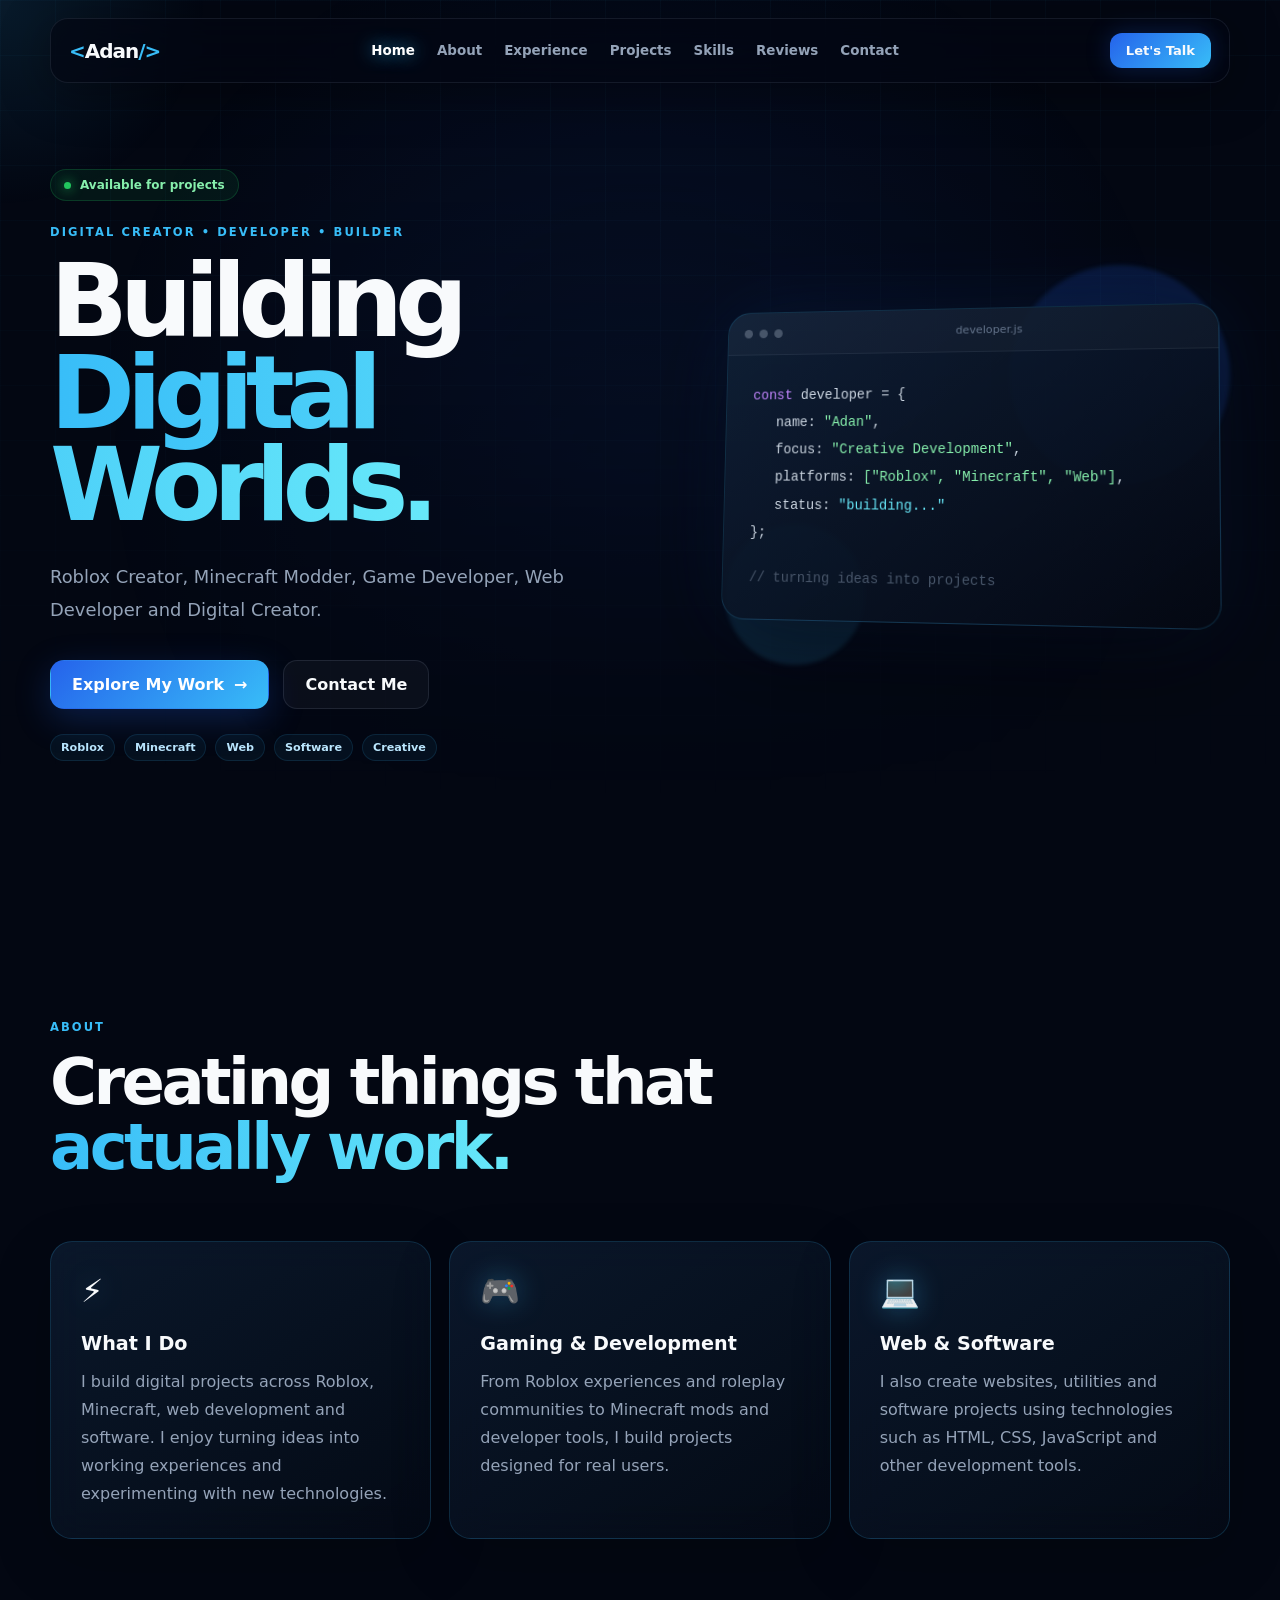
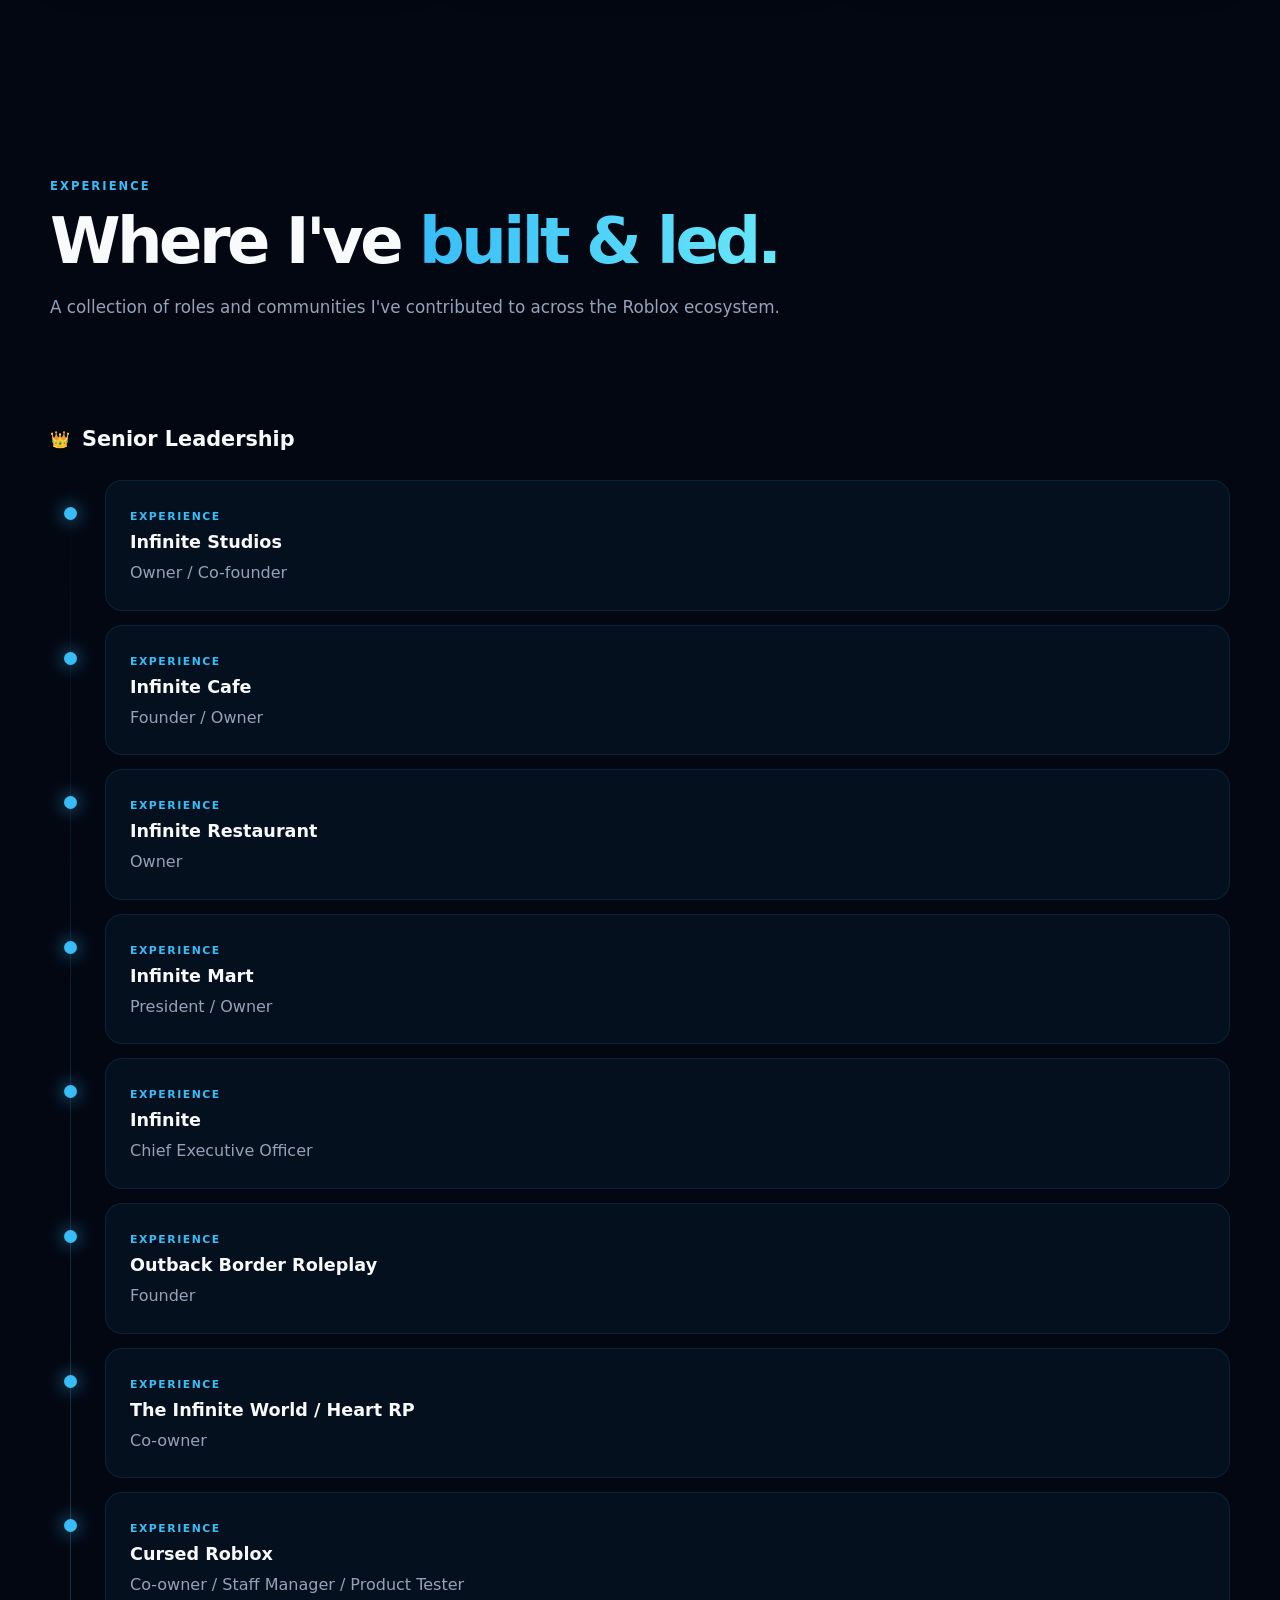
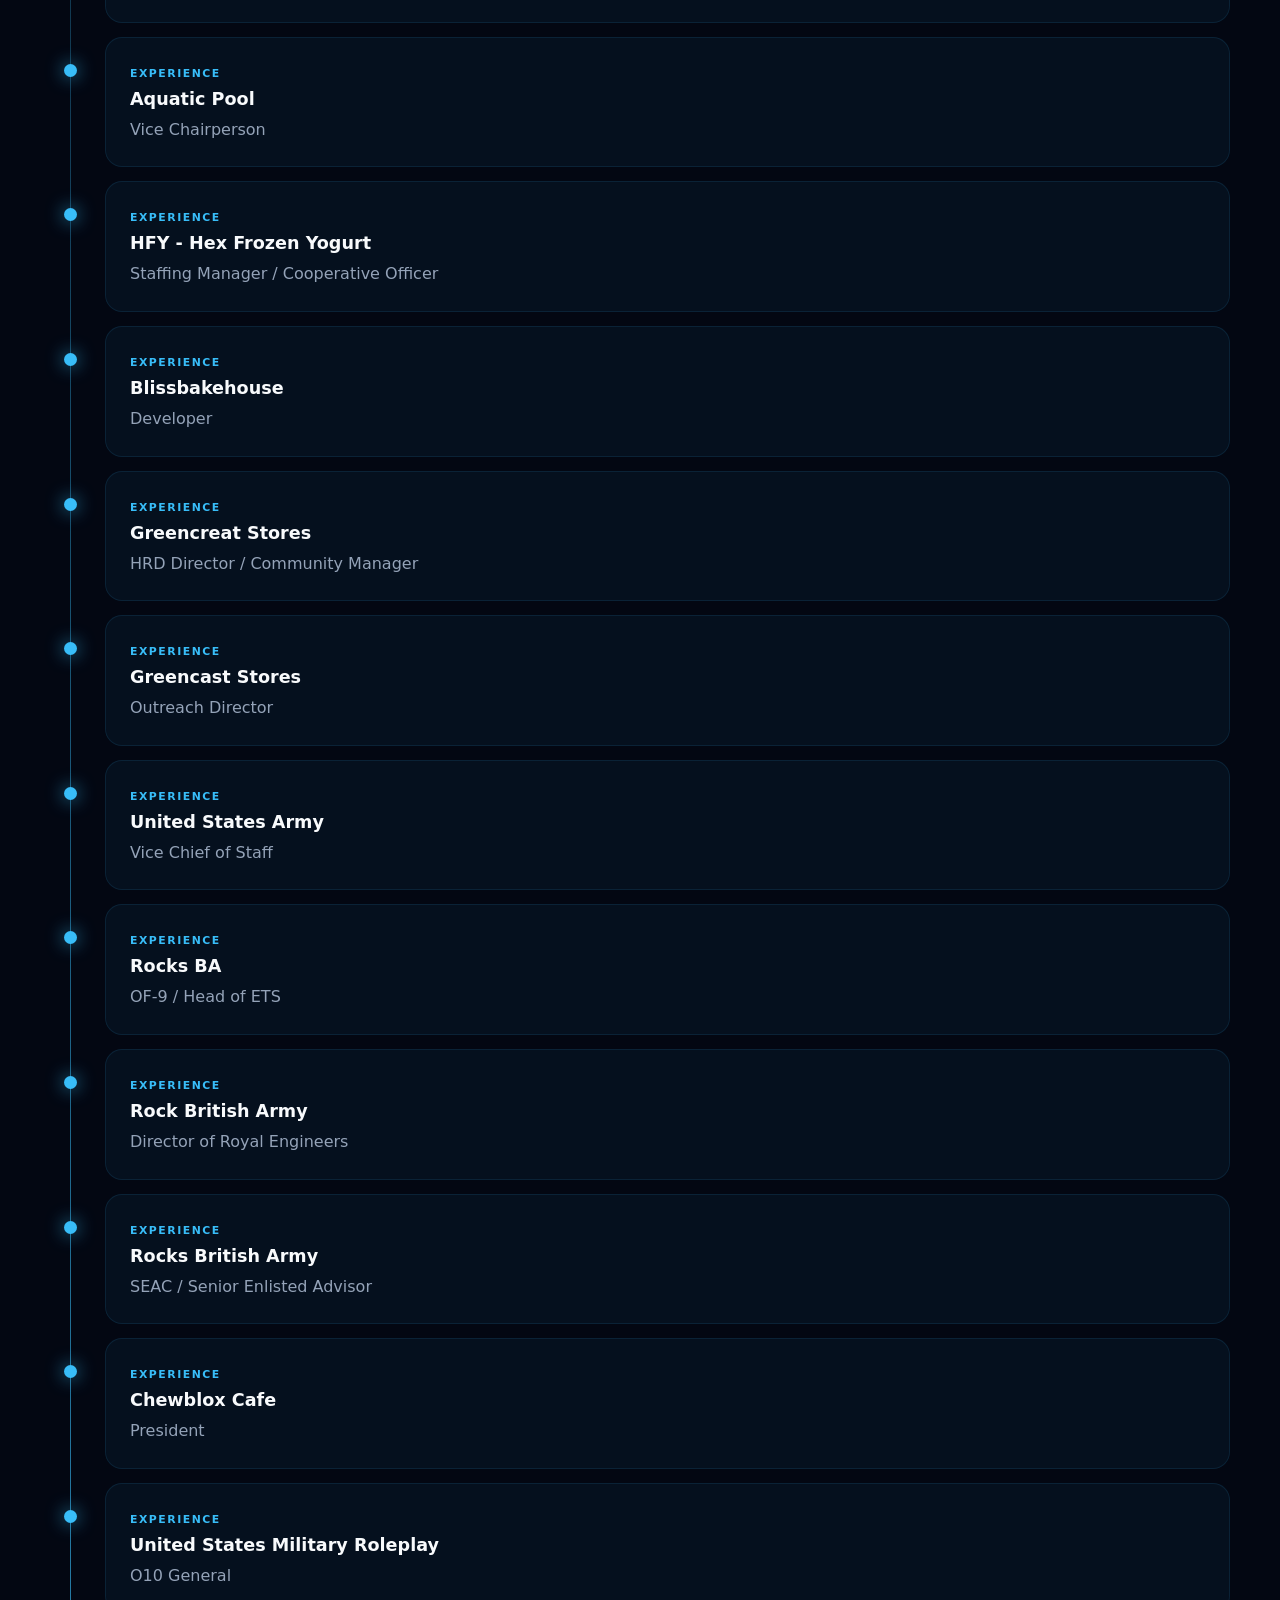
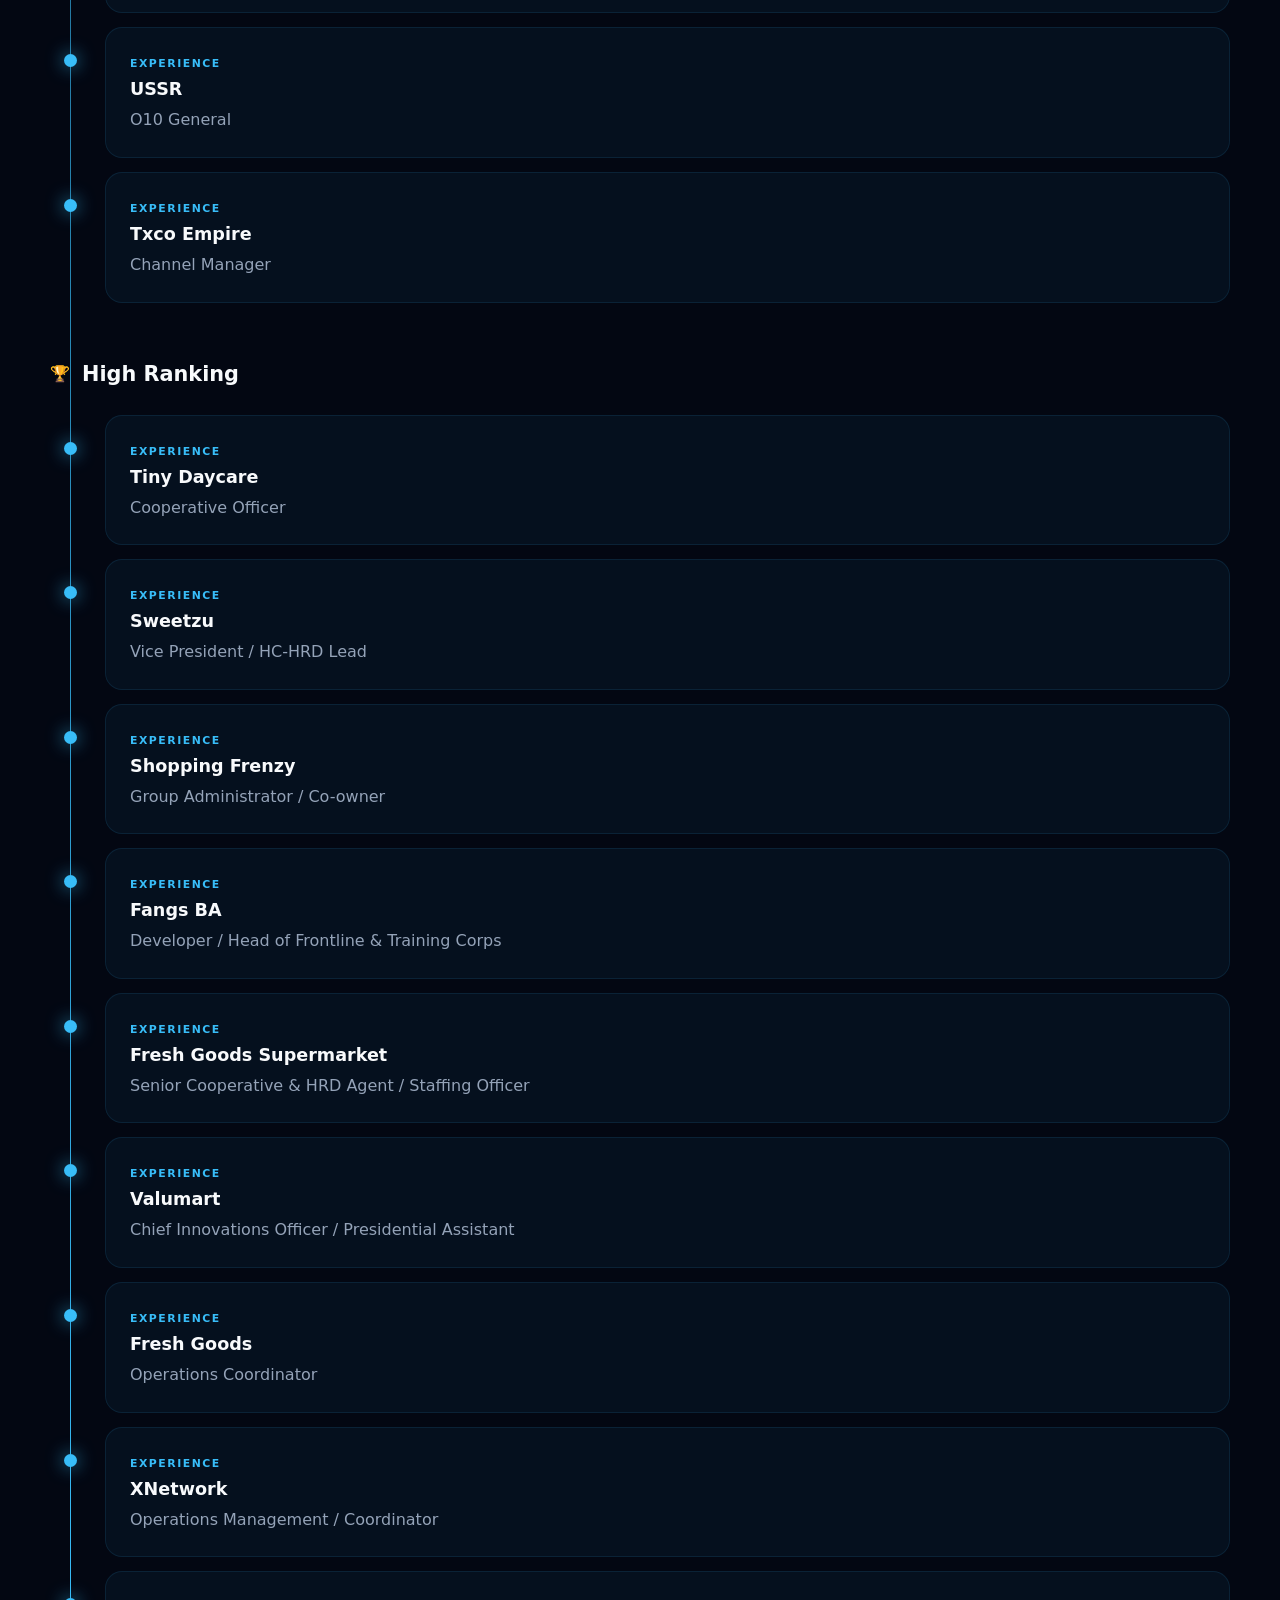
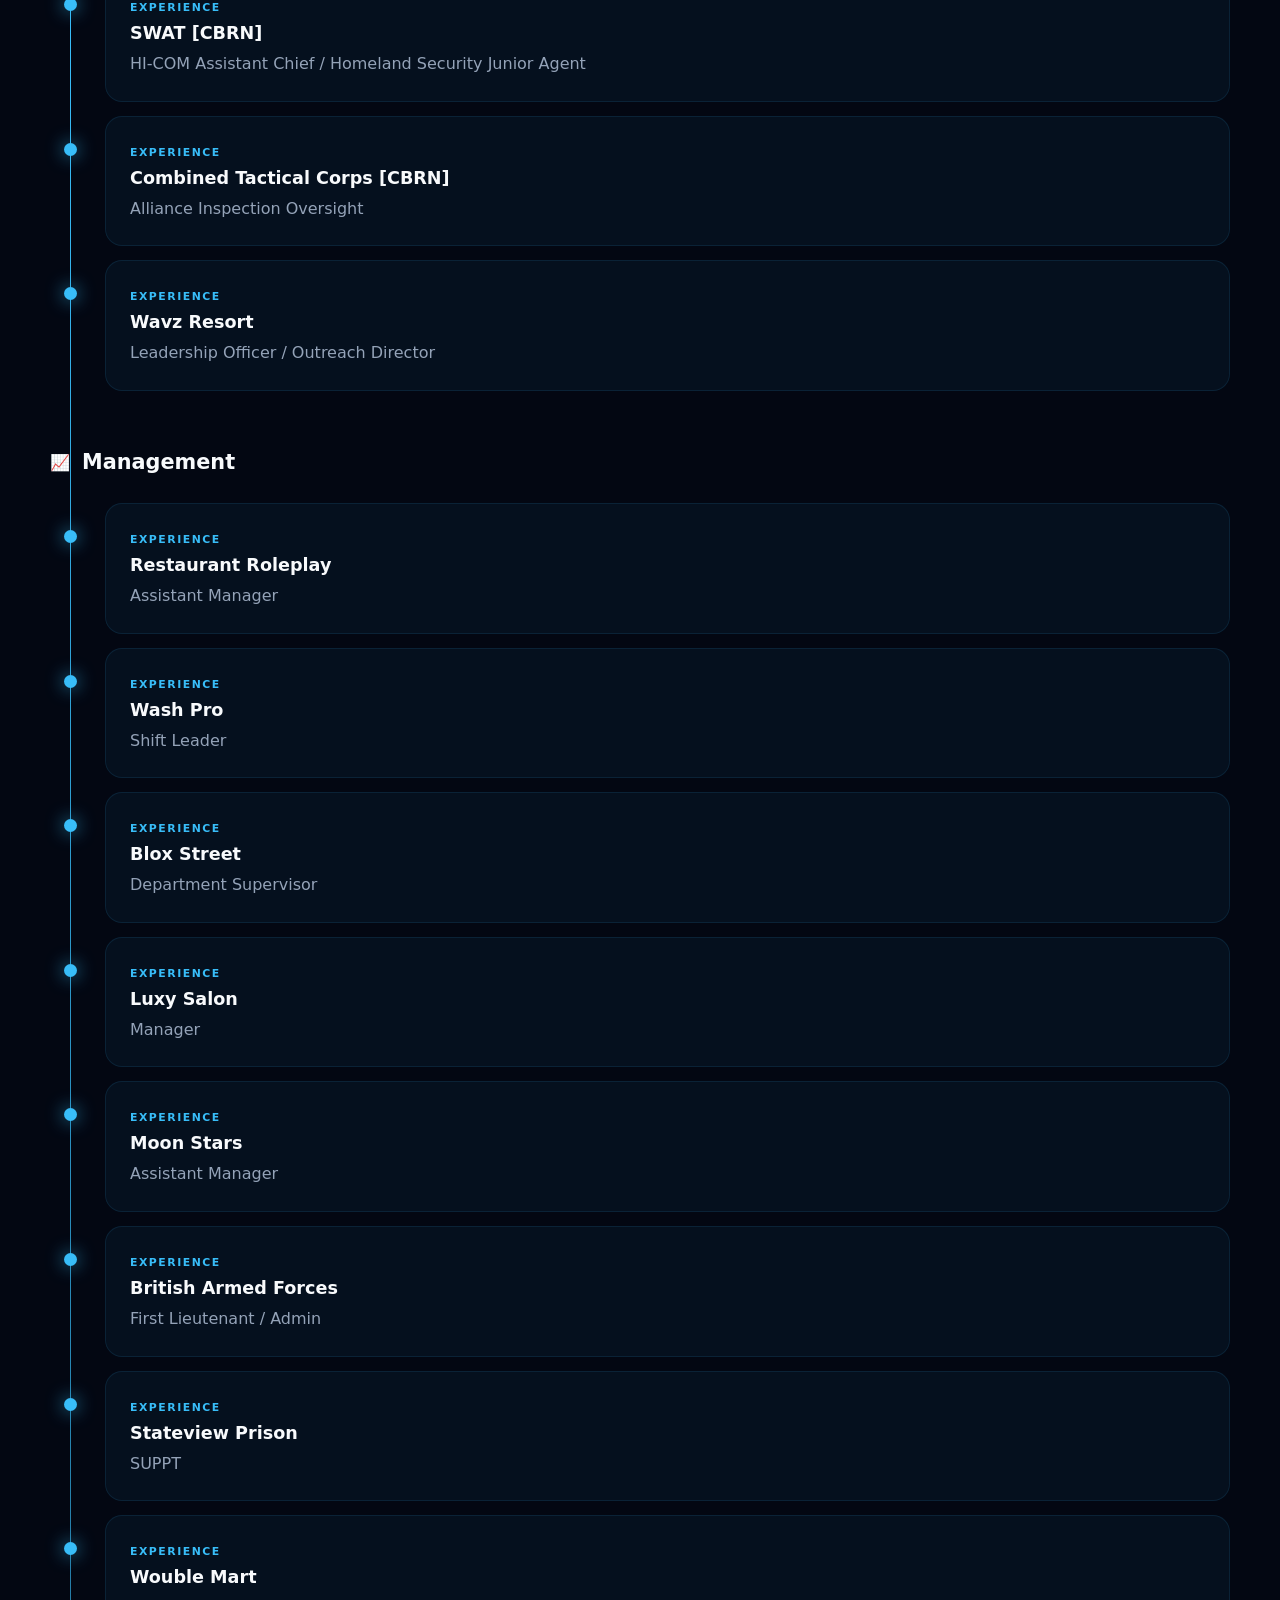
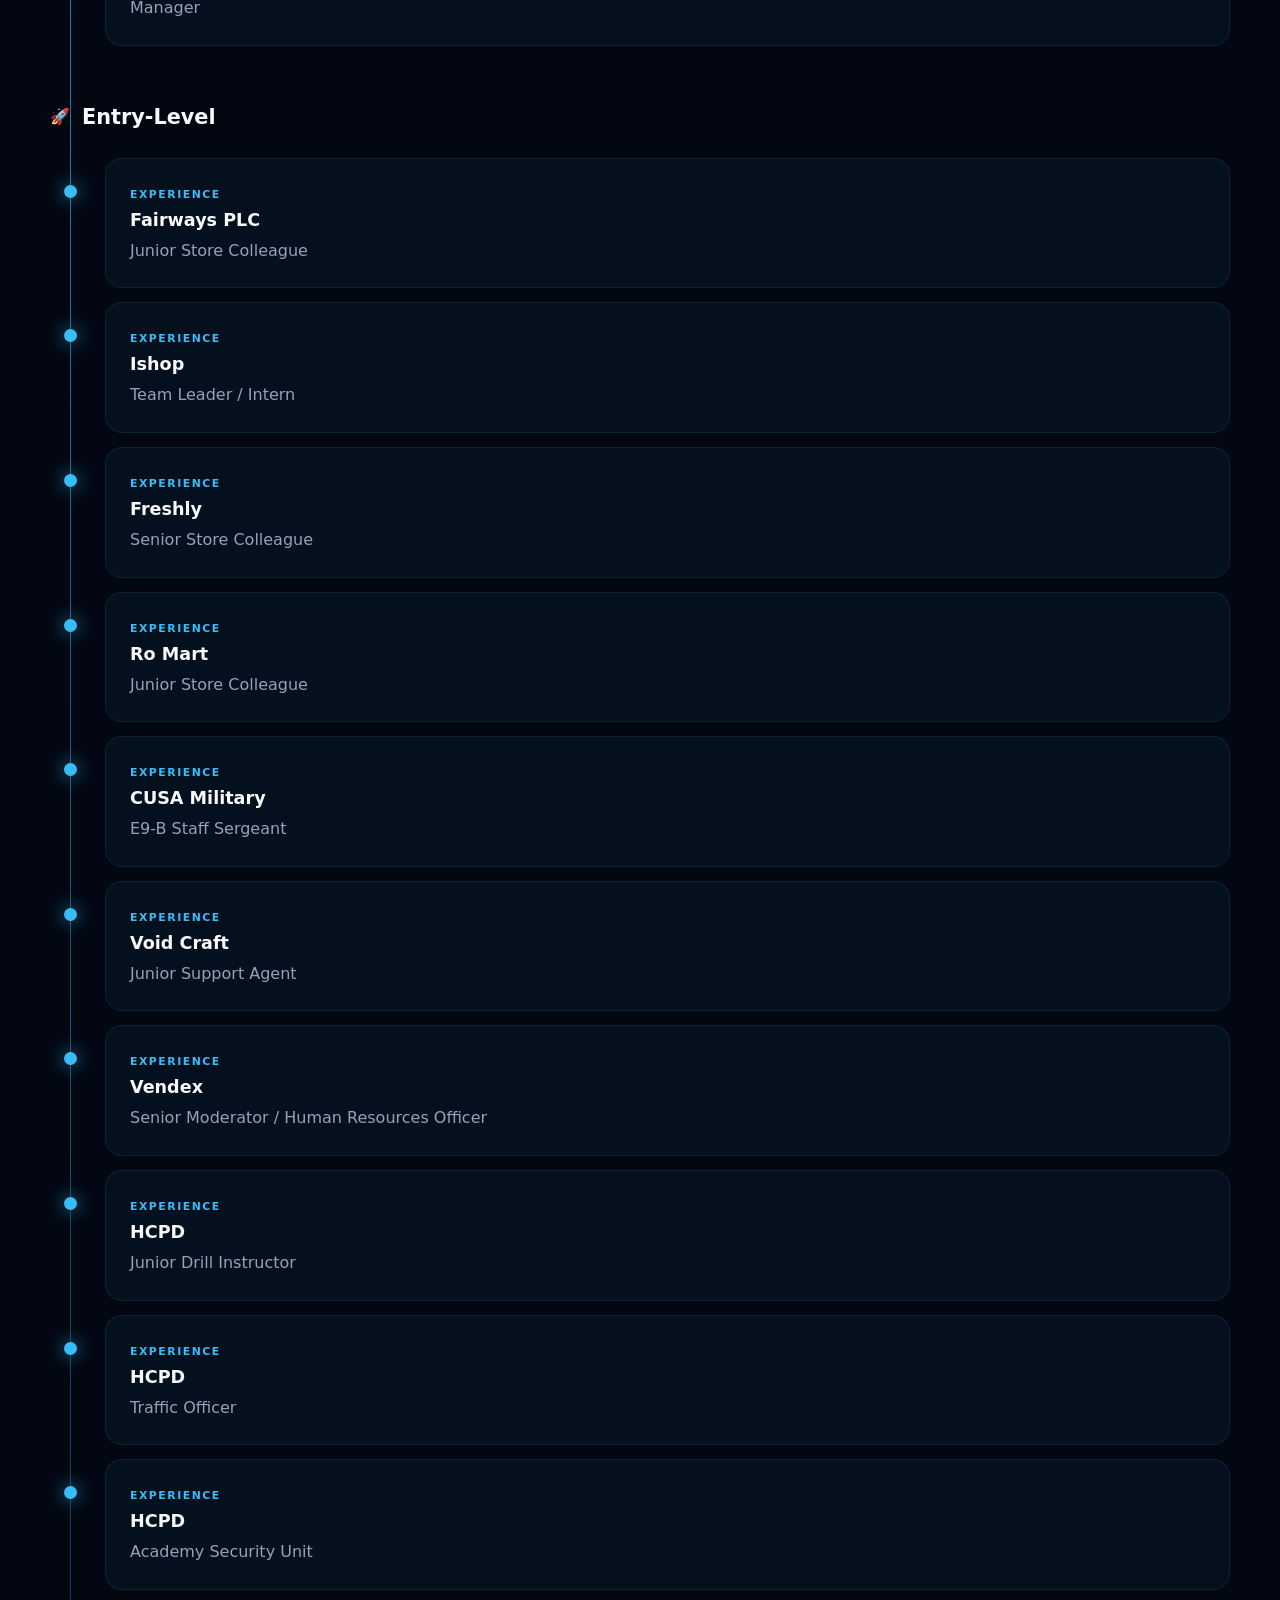
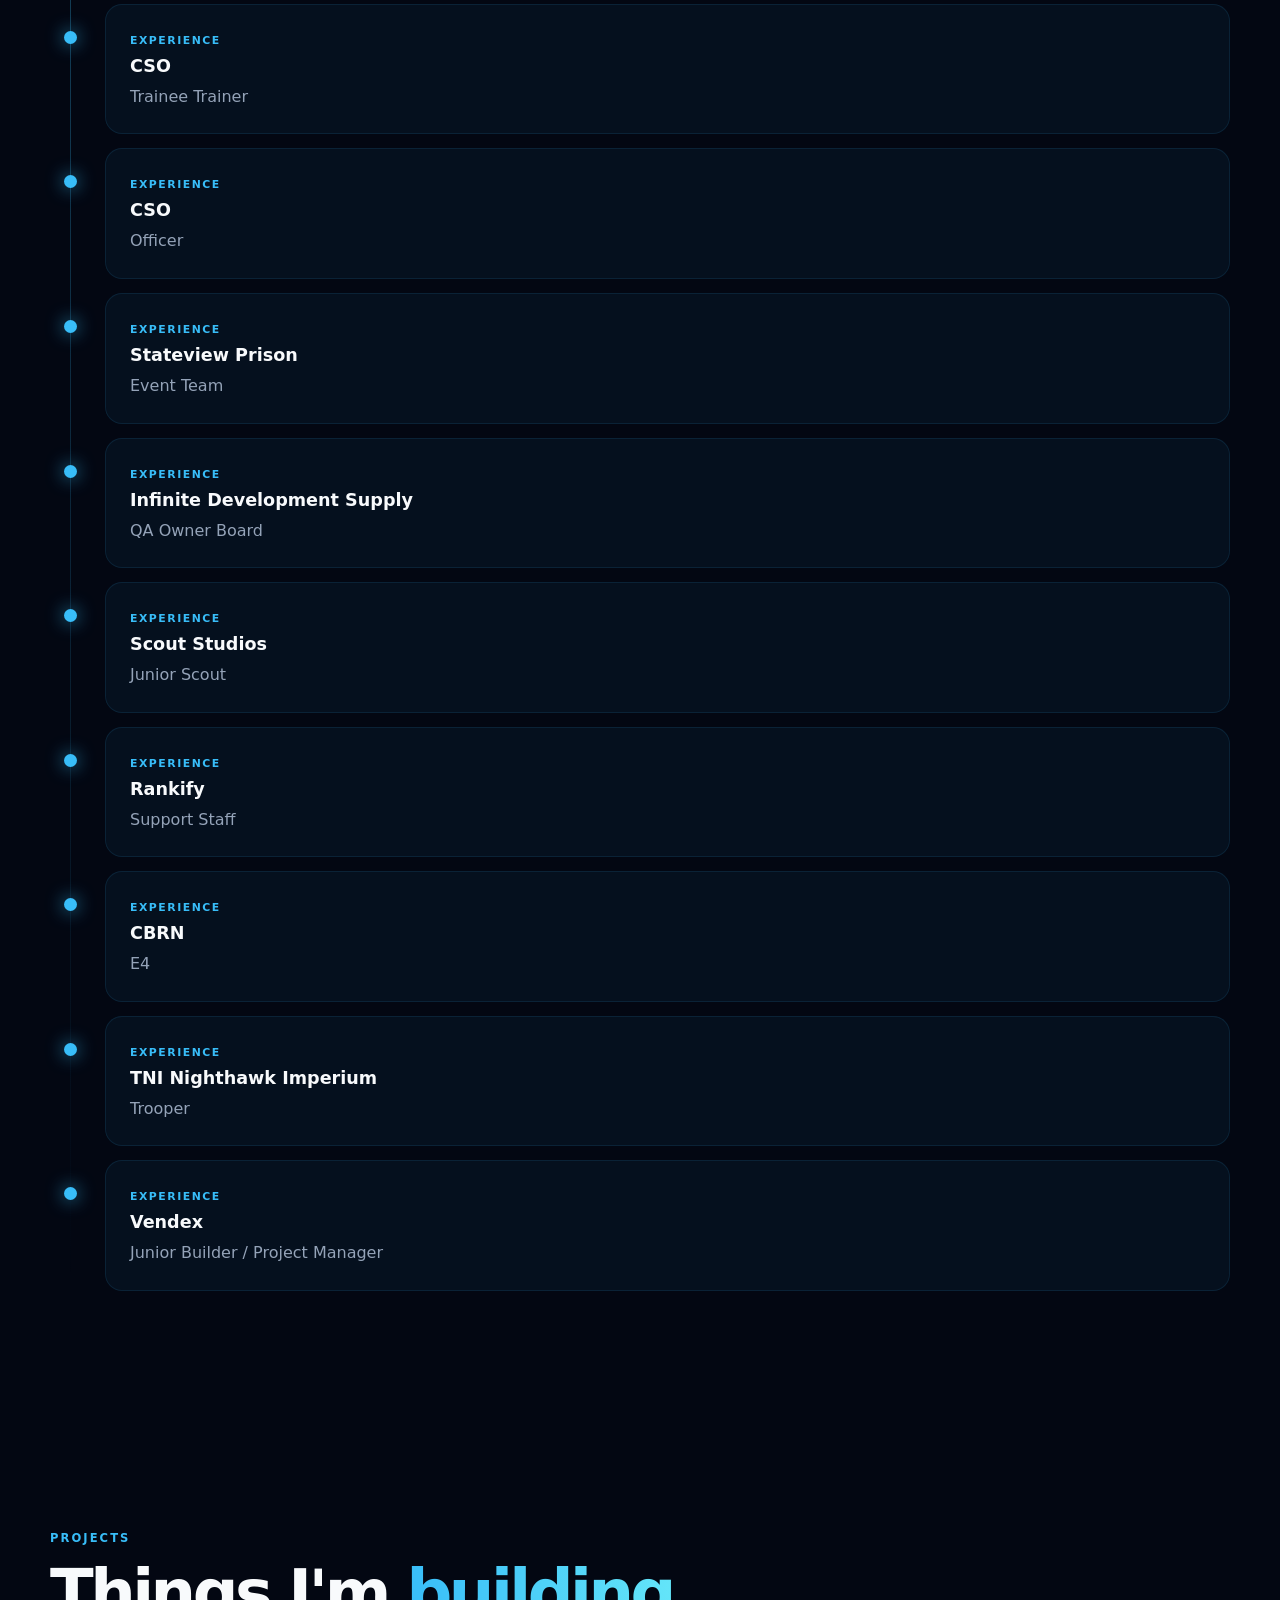
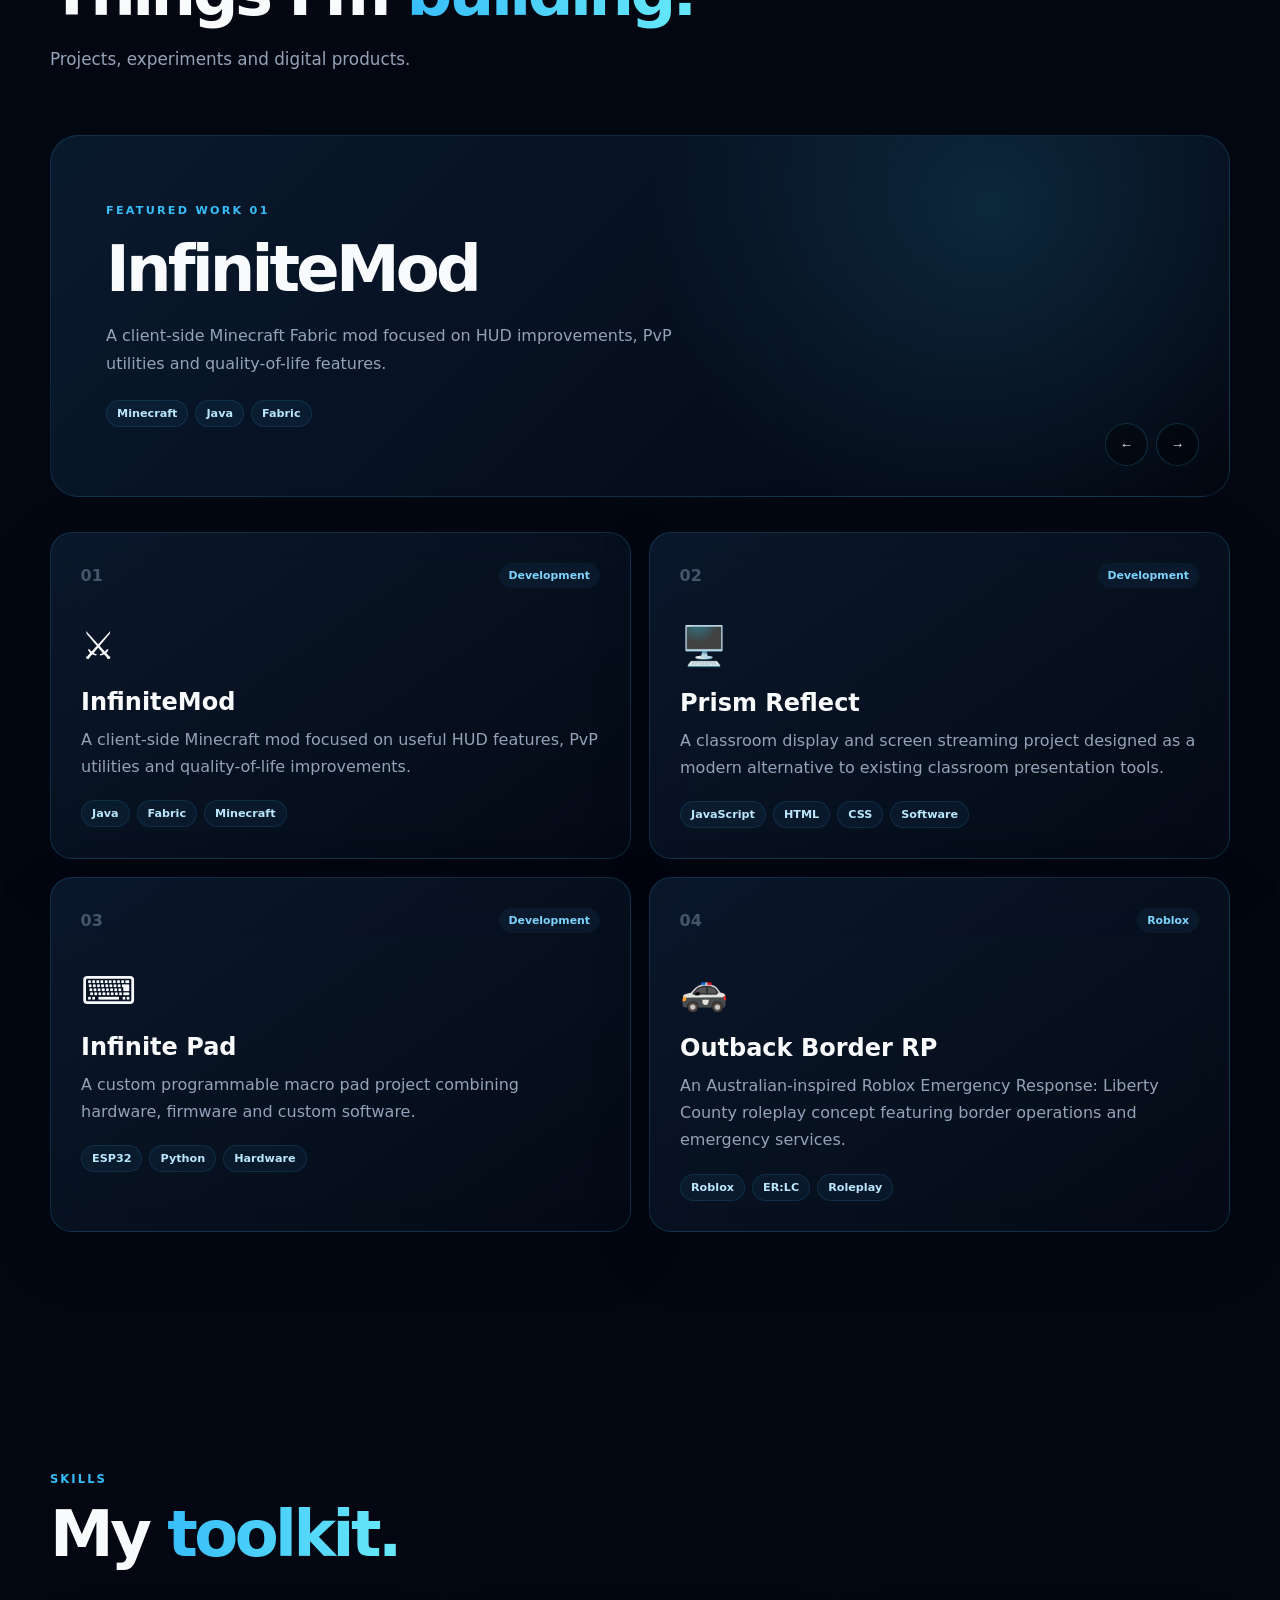
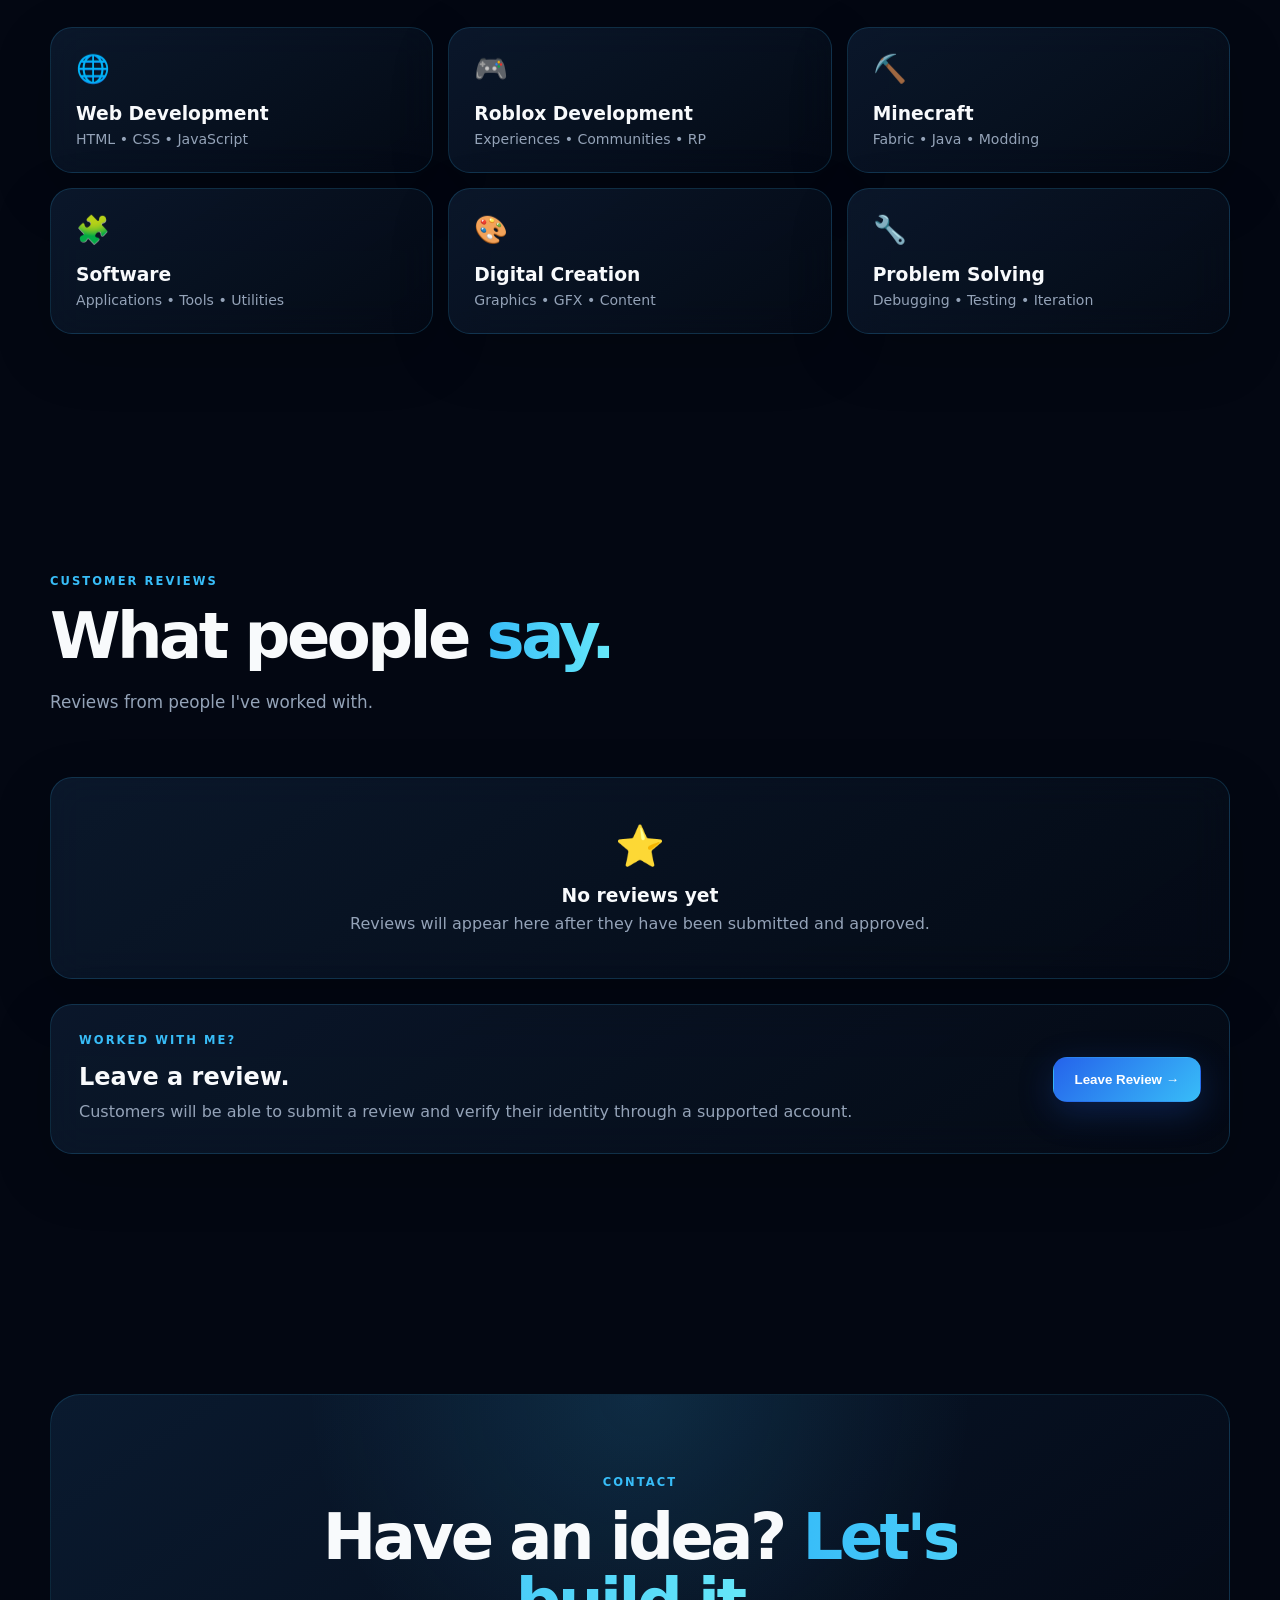
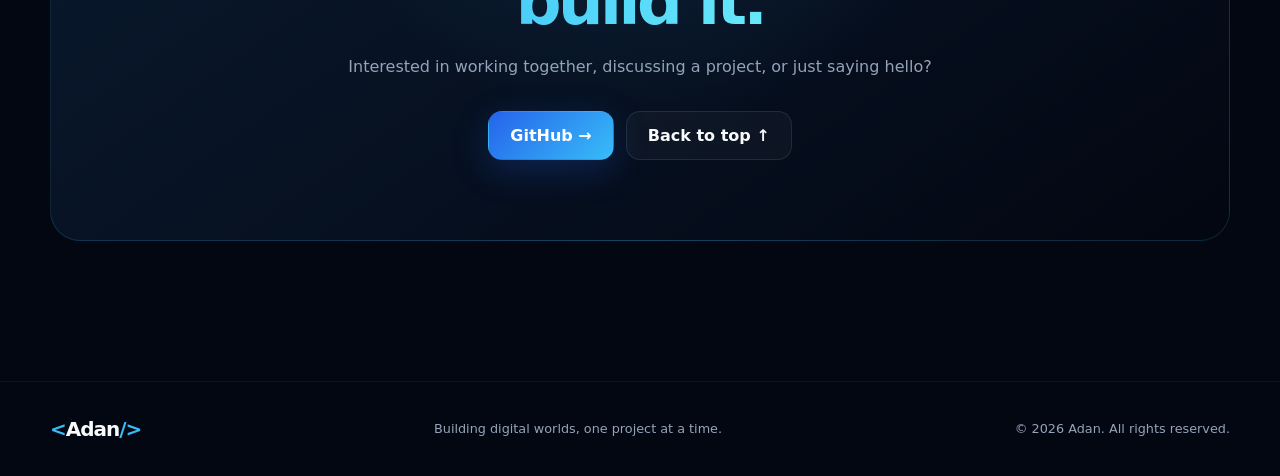
==== index.html @ e9cb52da "Update portfolio backend and image uploads" ====
﻿<!DOCTYPE html>
<html lang="en">
<head>
    <meta charset="UTF-8">
    <meta name="viewport" content="width=device-width, initial-scale=1.0">

    <meta name="description" content="Adan — Roblox Creator, Minecraft Modder, Game Developer, Web Developer and Digital Creator.">

    <title>Adan | Developer & Digital Creator</title>

    <link rel="stylesheet" href="style.css">
</head>

<body>

    <div class="cursor-glow"></div>

    <div class="background-grid"></div>

    <!-- NAVIGATION -->
    <header class="navbar">

        <a href="#home" class="logo">
            <span>&lt;</span>Adan<span>/&gt;</span>
        </a>

        <nav>
            <a href="#home">Home</a>
            <a href="#about">About</a>
            <a href="#experience">Experience</a>
            <a href="#projects">Projects</a>
            <a href="#skills">Skills</a>
            <a href="#reviews">Reviews</a>
            <a href="#contact">Contact</a>
        </nav>

        <a href="#contact" class="nav-button">
            Let's Talk
        </a>

    </header>


    <main>

        <!-- HERO -->
        <section id="home" class="hero section">

            <div class="hero-content">

                <div class="status-badge">
                    <span class="status-dot"></span>
                    Available for projects
                </div>

                <p class="eyebrow">
                    DIGITAL CREATOR • DEVELOPER • BUILDER
                </p>

                <h1>
                    Building
                    <span class="gradient-text">Digital Worlds.</span>
                </h1>

                <p class="hero-subtitle">
                    Roblox Creator, Minecraft Modder, Game Developer,
                    Web Developer and Digital Creator.
                </p>

                <div class="hero-buttons">

                    <a href="#projects" class="button primary">
                        Explore My Work
                        <span>→</span>
                    </a>

                    <a href="#contact" class="button secondary">
                        Contact Me
                    </a>

                </div>

                <div class="hero-tags">
                    <span>Roblox</span>
                    <span>Minecraft</span>
                    <span>Web</span>
                    <span>Software</span>
                    <span>Creative</span>
                </div>

            </div>

            <div class="hero-visual">

                <div class="orb orb-one"></div>
                <div class="orb orb-two"></div>

                <div class="code-window">

                    <div class="window-bar">
                        <span></span>
                        <span></span>
                        <span></span>

                        <p>developer.js</p>
                    </div>

                    <div class="code-content">
                        <p><span class="code-purple">const</span> developer = {</p>

                        <p class="indent">
                            name:
                            <span class="code-green">"Adan"</span>,
                        </p>

                        <p class="indent">
                            focus:
                            <span class="code-green">"Creative Development"</span>,
                        </p>

                        <p class="indent">
                            platforms:
                            <span class="code-green">["Roblox", "Minecraft", "Web"]</span>,
                        </p>

                        <p class="indent">
                            status:
                            <span class="code-blue">"building..."</span>
                        </p>

                        <p>};</p>

                        <p class="code-comment">
                            // turning ideas into projects
                        </p>
                    </div>

                </div>

            </div>

        </section>


        <!-- ABOUT -->
        <section id="about" class="section">

            <div class="section-heading">
                <p class="eyebrow">ABOUT</p>
                <h2>Creating things that <span class="gradient-text">actually work.</span></h2>
            </div>

            <div class="about-grid">

                <div class="about-card glass-card">

                    <div class="card-icon">⚡</div>

                    <h3>What I Do</h3>

                    <p>
                        I build digital projects across Roblox, Minecraft,
                        web development and software. I enjoy turning ideas
                        into working experiences and experimenting with new
                        technologies.
                    </p>

                </div>

                <div class="about-card glass-card">

                    <div class="card-icon">🎮</div>

                    <h3>Gaming & Development</h3>

                    <p>
                        From Roblox experiences and roleplay communities
                        to Minecraft mods and developer tools, I build
                        projects designed for real users.
                    </p>

                </div>

                <div class="about-card glass-card">

                    <div class="card-icon">💻</div>

                    <h3>Web & Software</h3>

                    <p>
                        I also create websites, utilities and software
                        projects using technologies such as HTML, CSS,
                        JavaScript and other development tools.
                    </p>

                </div>

            </div>

        </section>


        <!-- EXPERIENCE -->
        <section id="experience" class="section">

            <div class="section-heading">

                <p class="eyebrow">EXPERIENCE</p>

                <h2>
                    Where I've
                    <span class="gradient-text">built & led.</span>
                </h2>

                <p>
                    A collection of roles and communities I've contributed
                    to across the Roblox ecosystem.
                </p>

            </div>

            <div id="experience-list" class="experience-list">

                <div class="loading-card">
                    <div class="loader"></div>
                    <p>Loading experience...</p>
                </div>

            </div>

        </section>


        <!-- PROJECTS -->
        <section id="projects" class="section">

            <div class="section-heading">

                <p class="eyebrow">PROJECTS</p>

                <h2>
                    Things I'm
                    <span class="gradient-text">building.</span>
                </h2>

                <p>
                    Projects, experiments and digital products.
                </p>

            </div>

            <div id="projects-list" class="projects-grid">

                <article class="project-card glass-card">

                    <div class="project-top">

                        <span class="project-number">01</span>

                        <span class="project-status">
                            Development
                        </span>

                    </div>

                    <div class="project-icon">
                        ⚔️
                    </div>

                    <h3>InfiniteMod</h3>

                    <p>
                        A client-side Minecraft mod focused on useful
                        HUD features, PvP utilities and quality-of-life
                        improvements.
                    </p>

                    <div class="project-tags">
                        <span>Java</span>
                        <span>Fabric</span>
                        <span>Minecraft</span>
                    </div>

                </article>


                <article class="project-card glass-card">

                    <div class="project-top">

                        <span class="project-number">02</span>

                        <span class="project-status">
                            Development
                        </span>

                    </div>

                    <div class="project-icon">
                        🖥️
                    </div>

                    <h3>Prism Reflect</h3>

                    <p>
                        A classroom display and screen streaming project
                        designed as a modern alternative to existing
                        classroom presentation tools.
                    </p>

                    <div class="project-tags">
                        <span>JavaScript</span>
                        <span>HTML</span>
                        <span>CSS</span>
                        <span>Software</span>
                    </div>

                </article>


                <article class="project-card glass-card">

                    <div class="project-top">

                        <span class="project-number">03</span>

                        <span class="project-status">
                            Development
                        </span>

                    </div>

                    <div class="project-icon">
                        ⌨️
                    </div>

                    <h3>Infinite Pad</h3>

                    <p>
                        A custom programmable macro pad project combining
                        hardware, firmware and custom software.
                    </p>

                    <div class="project-tags">
                        <span>ESP32</span>
                        <span>Python</span>
                        <span>Hardware</span>
                    </div>

                </article>


                <article class="project-card glass-card">

                    <div class="project-top">

                        <span class="project-number">04</span>

                        <span class="project-status">
                            Roblox
                        </span>

                    </div>

                    <div class="project-icon">
                        🚓
                    </div>

                    <h3>Outback Border RP</h3>

                    <p>
                        An Australian-inspired Roblox Emergency Response:
                        Liberty County roleplay concept featuring border
                        operations and emergency services.
                    </p>

                    <div class="project-tags">
                        <span>Roblox</span>
                        <span>ER:LC</span>
                        <span>Roleplay</span>
                    </div>

                </article>

            </div>

        </section>


        <!-- SKILLS -->
        <section id="skills" class="section">

            <div class="section-heading">

                <p class="eyebrow">SKILLS</p>

                <h2>
                    My
                    <span class="gradient-text">toolkit.</span>
                </h2>

            </div>

            <div class="skills-grid">

                <div class="skill-card glass-card">
                    <span>🌐</span>
                    <h3>Web Development</h3>
                    <p>HTML • CSS • JavaScript</p>
                </div>

                <div class="skill-card glass-card">
                    <span>🎮</span>
                    <h3>Roblox Development</h3>
                    <p>Experiences • Communities • RP</p>
                </div>

                <div class="skill-card glass-card">
                    <span>⛏️</span>
                    <h3>Minecraft</h3>
                    <p>Fabric • Java • Modding</p>
                </div>

                <div class="skill-card glass-card">
                    <span>🧩</span>
                    <h3>Software</h3>
                    <p>Applications • Tools • Utilities</p>
                </div>

                <div class="skill-card glass-card">
                    <span>🎨</span>
                    <h3>Digital Creation</h3>
                    <p>Graphics • GFX • Content</p>
                </div>

                <div class="skill-card glass-card">
                    <span>🔧</span>
                    <h3>Problem Solving</h3>
                    <p>Debugging • Testing • Iteration</p>
                </div>

            </div>

        </section>


        <!-- REVIEWS -->
        <section id="reviews" class="section">

            <div class="section-heading">

                <p class="eyebrow">CUSTOMER REVIEWS</p>

                <h2>
                    What people
                    <span class="gradient-text">say.</span>
                </h2>

                <p>
                    Reviews from people I've worked with.
                </p>

            </div>

            <div id="reviews-list" class="reviews-grid">

                <div class="empty-state glass-card">

                    <div class="empty-icon">⭐</div>

                    <h3>No reviews yet</h3>

                    <p>
                        Reviews will appear here after they have been
                        submitted and approved.
                    </p>

                </div>

            </div>

            <div class="review-callout glass-card">

                <div>
                    <p class="eyebrow">WORKED WITH ME?</p>
                    <h3>Leave a review.</h3>
                    <p>
                        Customers will be able to submit a review and
                        verify their identity through a supported account.
                    </p>
                </div>

                <button class="button primary" id="review-button">
                    Leave Review →
                </button>

            </div>

        </section>


        <!-- CONTACT -->
        <section id="contact" class="section contact-section">

            <div class="contact-card">

                <p class="eyebrow">CONTACT</p>

                <h2>
                    Have an idea?
                    <span class="gradient-text">Let's build it.</span>
                </h2>

                <p>
                    Interested in working together, discussing a project,
                    or just saying hello?
                </p>

                <div class="contact-buttons">

                    <a
                        href="https://github.com/gameworldyt"
                        target="_blank"
                        rel="noopener noreferrer"
                        class="button primary"
                    >
                        GitHub →
                    </a>

                    <a
                        href="#home"
                        class="button secondary"
                    >
                        Back to top ↑
                    </a>

                </div>

            </div>

        </section>

    </main>


    <!-- FOOTER -->
    <footer>

        <div class="footer-inner">

            <div class="footer-logo">
                <span>&lt;</span>Adan<span>/&gt;</span>
            </div>

            <p>
                Building digital worlds, one project at a time.
            </p>

            <p class="copyright">
                © <span id="year"></span> Adan. All rights reserved.
            </p>

        </div>

    </footer>


    <script src="script.js"></script>

</body>
</html>
---- style.css ----
﻿:root {
    --bg: #030712;
    --bg-secondary: #07111f;
    --card: rgba(10, 22, 40, 0.72);
    --card-border: rgba(56, 189, 248, 0.18);

    --blue: #2563eb;
    --light-blue: #38bdf8;
    --cyan: #67e8f9;
    --purple: #7c3aed;

    --text: #f8fafc;
    --muted: #94a3b8;
    --success: #22c55e;

    --radius: 22px;
}

* {
    margin: 0;
    padding: 0;
    box-sizing: border-box;
}

html {
    scroll-behavior: smooth;
}

body {
    background: var(--bg);
    color: var(--text);
    font-family:
        Inter,
        ui-sans-serif,
        system-ui,
        -apple-system,
        BlinkMacSystemFont,
        "Segoe UI",
        sans-serif;

    overflow-x: hidden;
}

body::selection {
    background: var(--light-blue);
    color: #00111f;
}

a {
    color: inherit;
    text-decoration: none;
}

button,
a {
    -webkit-tap-highlight-color: transparent;
}

/* ==========================================
   BACKGROUND
========================================== */

.background-grid {
    position: fixed;
    inset: 0;
    z-index: -5;

    background-image:
        linear-gradient(rgba(56, 189, 248, 0.035) 1px, transparent 1px),
        linear-gradient(90deg, rgba(56, 189, 248, 0.035) 1px, transparent 1px);

    background-size: 55px 55px;

    mask-image: linear-gradient(
        to bottom,
        black,
        transparent 90%
    );

    animation: gridMove 20s linear infinite;
}

.background-grid::after {
    content: "";

    position: absolute;
    inset: -50%;

    background:
        radial-gradient(
            circle at center,
            rgba(37, 99, 235, 0.14),
            transparent 35%
        );

    animation: backgroundPulse 8s ease-in-out infinite;
}

@keyframes gridMove {
    from {
        transform: translateY(0);
    }

    to {
        transform: translateY(55px);
    }
}

@keyframes backgroundPulse {
    0%, 100% {
        transform: scale(0.9);
        opacity: 0.5;
    }

    50% {
        transform: scale(1.15);
        opacity: 1;
    }
}

.cursor-glow {
    position: fixed;

    width: 450px;
    height: 450px;

    border-radius: 50%;

    background:
        radial-gradient(
            circle,
            rgba(56, 189, 248, 0.11),
            transparent 65%
        );

    pointer-events: none;

    transform: translate(-50%, -50%);

    z-index: -1;

    transition:
        left 0.08s linear,
        top 0.08s linear;
}

/* ==========================================
   NAVBAR
========================================== */

.navbar {
    position: fixed;

    top: 18px;
    left: 50%;

    transform: translateX(-50%);

    width: min(1180px, calc(100% - 32px));

    padding: 14px 18px;

    display: flex;
    align-items: center;
    justify-content: space-between;

    border: 1px solid rgba(148, 163, 184, 0.12);

    background: rgba(3, 7, 18, 0.68);

    backdrop-filter: blur(22px);

    border-radius: 18px;

    z-index: 1000;

    box-shadow:
        0 10px 50px rgba(0, 0, 0, 0.35);

    transition: 0.35s ease;
}

.navbar.scrolled {
    top: 10px;

    border-color: rgba(56, 189, 248, 0.3);

    box-shadow:
        0 15px 60px rgba(37, 99, 235, 0.14);
}

.logo,
.footer-logo {
    font-size: 1.25rem;
    font-weight: 900;
    letter-spacing: -0.05em;
}

.logo span,
.footer-logo span {
    color: var(--light-blue);
}

.navbar nav {
    display: flex;
    gap: 22px;
}

.navbar nav a {
    color: var(--muted);

    font-size: 0.84rem;
    font-weight: 600;

    transition: 0.25s ease;
}

.navbar nav a:hover,
.navbar nav a.active {
    color: white;

    text-shadow:
        0 0 18px rgba(56, 189, 248, 0.8);
}

.nav-button {
    padding: 10px 16px;

    border-radius: 12px;

    background:
        linear-gradient(
            135deg,
            var(--blue),
            var(--light-blue)
        );

    font-size: 0.82rem;
    font-weight: 800;

    box-shadow:
        0 0 25px rgba(37, 99, 235, 0.25);

    transition: 0.25s ease;
}

.nav-button:hover {
    transform: translateY(-2px) scale(1.04);

    box-shadow:
        0 0 35px rgba(56, 189, 248, 0.45);
}

/* ==========================================
   GENERAL
========================================== */

.section {
    width: min(1180px, calc(100% - 32px));

    margin: auto;

    padding: 120px 0;
}

.section-heading {
    max-width: 780px;

    margin-bottom: 60px;
}

.eyebrow {
    color: var(--light-blue);

    font-size: 0.72rem;
    font-weight: 900;

    letter-spacing: 0.18em;

    margin-bottom: 16px;
}

.section-heading h2,
.contact-card h2 {
    font-size: clamp(2.2rem, 5vw, 4.2rem);

    line-height: 1.02;

    letter-spacing: -0.055em;

    margin-bottom: 18px;
}

.section-heading p:not(.eyebrow) {
    color: var(--muted);

    font-size: 1.05rem;

    line-height: 1.8;
}

.gradient-text {
    background:
        linear-gradient(
            90deg,
            var(--light-blue),
            var(--cyan),
            #ffffff,
            var(--light-blue)
        );

    background-size: 300% auto;

    -webkit-background-clip: text;
    background-clip: text;

    color: transparent;

    animation: gradientFlow 5s linear infinite;
}

@keyframes gradientFlow {
    to {
        background-position: 300% center;
    }
}

/* ==========================================
   HERO
========================================== */

.hero {
    min-height: 100vh;

    display: grid;

    grid-template-columns: 1.05fr 0.95fr;

    align-items: center;

    gap: 60px;

    padding-top: 150px;
}

.status-badge {
    display: inline-flex;

    align-items: center;

    gap: 9px;

    padding: 8px 13px;

    margin-bottom: 24px;

    border-radius: 999px;

    background: rgba(34, 197, 94, 0.08);

    border: 1px solid rgba(34, 197, 94, 0.2);

    color: #86efac;

    font-size: 0.75rem;

    font-weight: 800;
}

.status-dot {
    width: 7px;
    height: 7px;

    border-radius: 50%;

    background: var(--success);

    box-shadow:
        0 0 12px var(--success);

    animation: statusPulse 1.8s infinite;
}

@keyframes statusPulse {
    0%, 100% {
        transform: scale(1);
        opacity: 1;
    }

    50% {
        transform: scale(1.6);
        opacity: 0.5;
    }
}

.hero h1 {
    font-size: clamp(4rem, 8vw, 7.5rem);

    line-height: 0.9;

    letter-spacing: -0.08em;

    margin-bottom: 30px;

    animation: heroEnter 1s ease both;
}

.hero-subtitle {
    max-width: 650px;

    color: var(--muted);

    font-size: 1.12rem;

    line-height: 1.8;

    animation: heroEnter 1s 0.15s ease both;
}

@keyframes heroEnter {
    from {
        opacity: 0;
        transform: translateY(30px);
    }

    to {
        opacity: 1;
        transform: translateY(0);
    }
}

.hero-buttons {
    display: flex;

    gap: 14px;

    margin-top: 34px;

    animation: heroEnter 1s 0.3s ease both;
}

.button {
    display: inline-flex;

    align-items: center;
    justify-content: center;

    gap: 10px;

    padding: 14px 21px;

    border-radius: 14px;

    font-weight: 800;

    border: 1px solid transparent;

    cursor: pointer;

    transition:
        transform 0.25s ease,
        box-shadow 0.25s ease,
        border-color 0.25s ease;
}

.button:hover {
    transform: translateY(-4px);
}

.button.primary {
    background:
        linear-gradient(
            135deg,
            var(--blue),
            var(--light-blue)
        );

    color: white;

    box-shadow:
        0 10px 35px rgba(37, 99, 235, 0.25);
}

.button.primary:hover {
    box-shadow:
        0 15px 50px rgba(56, 189, 248, 0.4);
}

.button.secondary {
    background: rgba(255,255,255,0.035);

    border-color: rgba(148,163,184,0.15);

    color: var(--text);
}

.button.secondary:hover {
    border-color: rgba(56,189,248,0.4);
}

.hero-tags {
    display: flex;

    flex-wrap: wrap;

    gap: 9px;

    margin-top: 25px;
}

.hero-tags span,
.project-tags span {
    padding: 6px 10px;

    border-radius: 999px;

    background: rgba(56, 189, 248, 0.06);

    border: 1px solid rgba(56, 189, 248, 0.12);

    color: #bae6fd;

    font-size: 0.7rem;

    font-weight: 700;
}

/* ==========================================
   CODE WINDOW
========================================== */

.hero-visual {
    position: relative;

    min-height: 500px;

    display: grid;

    place-items: center;
}

.code-window {
    width: min(500px, 100%);

    border-radius: 24px;

    overflow: hidden;

    background:
        linear-gradient(
            145deg,
            rgba(15, 32, 55, 0.9),
            rgba(3, 7, 18, 0.95)
        );

    border: 1px solid rgba(56,189,248,0.18);

    box-shadow:
        0 30px 100px rgba(0,0,0,0.5),
        0 0 80px rgba(37,99,235,0.13);

    transform:
        perspective(1000px)
        rotateY(-8deg)
        rotateX(4deg);

    animation:
        floatingWindow 5s ease-in-out infinite;
}

@keyframes floatingWindow {
    0%, 100% {
        transform:
            perspective(1000px)
            rotateY(-8deg)
            rotateX(4deg)
            translateY(0);
    }

    50% {
        transform:
            perspective(1000px)
            rotateY(-4deg)
            rotateX(2deg)
            translateY(-15px);
    }
}

.window-bar {
    display: flex;

    align-items: center;

    gap: 7px;

    padding: 15px 17px;

    background: rgba(255,255,255,0.025);

    border-bottom: 1px solid rgba(148,163,184,0.1);
}

.window-bar span {
    width: 9px;
    height: 9px;

    border-radius: 50%;

    background: #475569;
}

.window-bar p {
    margin-left: auto;
    margin-right: auto;

    color: #64748b;

    font-size: 0.7rem;
}

.code-content {
    padding: 28px;

    color: #cbd5e1;

    font-family: "Cascadia Code", Consolas, monospace;

    font-size: 0.88rem;

    line-height: 2;
}

.indent {
    padding-left: 25px;
}

.code-purple {
    color: #c084fc;
}

.code-green {
    color: #86efac;
}

.code-blue {
    color: #67e8f9;
}

.code-comment {
    color: #475569;

    margin-top: 18px;
}

.orb {
    position: absolute;

    border-radius: 50%;

    filter: blur(2px);

    pointer-events: none;
}

.orb-one {
    width: 220px;
    height: 220px;

    background: rgba(37,99,235,0.18);

    top: 10%;
    right: 0;

    animation: orbFloat 6s ease-in-out infinite;
}

.orb-two {
    width: 140px;
    height: 140px;

    background: rgba(56,189,248,0.15);

    bottom: 10%;
    left: 5%;

    animation: orbFloat 8s reverse ease-in-out infinite;
}

@keyframes orbFloat {
    50% {
        transform: translate(25px, -25px);
    }
}

/* ==========================================
   GLASS CARDS
========================================== */

.glass-card {
    background:
        linear-gradient(
            145deg,
            rgba(15, 32, 55, 0.68),
            rgba(5, 11, 22, 0.72)
        );

    border: 1px solid var(--card-border);

    border-radius: var(--radius);

    backdrop-filter: blur(18px);

    box-shadow:
        0 20px 60px rgba(0,0,0,0.18);

    transition:
        transform 0.4s ease,
        border-color 0.4s ease,
        box-shadow 0.4s ease;
}

.glass-card:hover {
    transform: translateY(-8px);

    border-color:
        rgba(56,189,248,0.4);

    box-shadow:
        0 25px 70px rgba(0,0,0,0.3),
        0 0 40px rgba(37,99,235,0.08);
}

/* ==========================================
   ABOUT
========================================== */

.about-grid {
    display: grid;

    grid-template-columns: repeat(3, 1fr);

    gap: 18px;
}

.about-card {
    padding: 30px;
}

.card-icon {
    font-size: 2rem;

    margin-bottom: 22px;

    filter:
        drop-shadow(
            0 0 14px
            rgba(56,189,248,0.35)
        );
}

.about-card h3 {
    font-size: 1.2rem;

    margin-bottom: 13px;
}

.about-card p {
    color: var(--muted);

    line-height: 1.75;
}

/* ==========================================
   EXPERIENCE
========================================== */

.experience-list {
    position: relative;

    display: flex;

    flex-direction: column;

    gap: 14px;
}

.experience-list::before {
    content: "";

    position: absolute;

    left: 20px;

    top: 10px;
    bottom: 10px;

    width: 1px;

    background:
        linear-gradient(
            to bottom,
            transparent,
            var(--light-blue),
            transparent
        );
}

.experience-category {
    margin-top: 45px;

    margin-bottom: 15px;

    position: relative;

    z-index: 2;
}

.experience-category-title {
    display: flex;

    align-items: center;

    gap: 12px;
}

.experience-category-title h3 {
    font-size: 1.3rem;
}

.timeline-item {
    position: relative;

    padding-left: 55px;
}

.timeline-dot {
    position: absolute;

    left: 14px;

    top: 27px;

    width: 13px;
    height: 13px;

    border-radius: 50%;

    background: var(--light-blue);

    box-shadow:
        0 0 18px
        rgba(56,189,248,0.8);

    animation: timelinePulse 2.5s infinite;
}

@keyframes timelinePulse {
    50% {
        box-shadow:
            0 0 30px
            rgba(56,189,248,0.35);
    }
}

.timeline-card {
    padding: 24px;

    background:
        rgba(8,20,36,0.7);

    border: 1px solid rgba(56,189,248,0.11);

    border-radius: 17px;

    transition: 0.35s ease;
}

.timeline-card:hover {
    transform: translateX(8px);

    border-color:
        rgba(56,189,248,0.35);
}

.timeline-date {
    color: var(--light-blue);

    font-size: 0.68rem;

    font-weight: 900;

    letter-spacing: 0.14em;
}

.timeline-card h3 {
    margin: 8px 0;

    font-size: 1.1rem;
}

.timeline-card p {
    color: var(--muted);

    line-height: 1.6;
}

/* ==========================================
   FEATURED WORK
========================================== */

.featured-work {
    position: relative;

    overflow: hidden;

    min-height: 360px;

    margin-bottom: 35px;

    border-radius: 28px;

    border: 1px solid rgba(56,189,248,0.16);

    background:
        radial-gradient(
            circle at 80% 20%,
            rgba(56,189,248,0.15),
            transparent 35%
        ),
        linear-gradient(
            135deg,
            rgba(10,27,48,0.95),
            rgba(3,7,18,0.95)
        );
}

.featured-content {
    min-height: 360px;

    display: flex;

    flex-direction: column;

    justify-content: center;

    padding: 55px;

    max-width: 720px;
}

.featured-number {
    color: var(--light-blue);

    font-size: 0.7rem;

    font-weight: 900;

    letter-spacing: 0.2em;

    margin-bottom: 15px;
}

.featured-content h3 {
    font-size: clamp(2.4rem, 5vw, 4.5rem);

    letter-spacing: -0.06em;

    margin-bottom: 16px;
}

.featured-content p {
    color: var(--muted);

    line-height: 1.75;

    max-width: 600px;
}

.featured-controls {
    position: absolute;

    right: 30px;
    bottom: 30px;

    display: flex;

    gap: 8px;
}

.featured-control {
    width: 43px;
    height: 43px;

    border-radius: 50%;

    border: 1px solid rgba(56,189,248,0.2);

    background: rgba(0,0,0,0.35);

    color: white;

    cursor: pointer;

    transition: 0.25s;
}

.featured-control:hover {
    background: var(--blue);

    transform: scale(1.08);
}

/* ==========================================
   PROJECTS
========================================== */

.projects-grid {
    display: grid;

    grid-template-columns: repeat(2, 1fr);

    gap: 18px;
}

.project-card {
    padding: 30px;

    min-height: 310px;

    transform-style: preserve-3d;
}

.project-top {
    display: flex;

    justify-content: space-between;

    align-items: center;
}

.project-number {
    color: #475569;

    font-weight: 900;
}

.project-status {
    color: #7dd3fc;

    font-size: 0.68rem;

    font-weight: 800;

    padding: 6px 10px;

    border-radius: 999px;

    background: rgba(56,189,248,0.06);
}

.project-icon {
    font-size: 2.4rem;

    margin: 35px 0 20px;

    transform: translateZ(20px);
}

.project-card h3 {
    font-size: 1.5rem;

    margin-bottom: 10px;
}

.project-card > p {
    color: var(--muted);

    line-height: 1.7;

    margin-bottom: 20px;
}

.project-tags {
    display: flex;

    flex-wrap: wrap;

    gap: 7px;
}

/* ==========================================
   SKILLS
========================================== */

.skills-grid {
    display: grid;

    grid-template-columns: repeat(3, 1fr);

    gap: 15px;
}

.skill-card {
    padding: 25px;
}

.skill-card > span {
    font-size: 1.7rem;
}

.skill-card h3 {
    margin: 18px 0 7px;
}

.skill-card p {
    color: var(--muted);

    font-size: 0.88rem;
}

/* ==========================================
   REVIEWS
========================================== */

.reviews-grid {
    display: grid;

    grid-template-columns: repeat(2, 1fr);

    gap: 16px;

    margin-bottom: 25px;
}

.review-card {
    padding: 27px;
}

.review-header {
    display: flex;

    align-items: center;

    gap: 13px;

    margin-bottom: 18px;
}

.review-avatar {
    width: 48px;
    height: 48px;

    border-radius: 50%;

    object-fit: cover;

    border: 2px solid rgba(56,189,248,0.3);
}

.review-name {
    font-weight: 800;
}

.review-identity {
    color: var(--muted);

    font-size: 0.72rem;
}

.review-stars {
    color: #facc15;

    letter-spacing: 2px;

    margin-bottom: 13px;
}

.review-text {
    color: #cbd5e1;

    line-height: 1.7;
}

.empty-state {
    padding: 45px;

    text-align: center;

    grid-column: 1 / -1;
}

.empty-icon {
    font-size: 2.5rem;

    margin-bottom: 15px;
}

.empty-state p {
    color: var(--muted);

    margin-top: 8px;
}

.review-callout {
    padding: 28px;

    display: flex;

    justify-content: space-between;

    align-items: center;

    gap: 30px;
}

.review-callout h3 {
    font-size: 1.5rem;

    margin-bottom: 8px;
}

.review-callout p:not(.eyebrow) {
    color: var(--muted);

    line-height: 1.6;
}

/* ==========================================
   CONTACT
========================================== */

.contact-section {
    padding-bottom: 140px;
}

.contact-card {
    position: relative;

    overflow: hidden;

    padding: 80px 55px;

    border-radius: 30px;

    text-align: center;

    background:
        radial-gradient(
            circle at 50% 0%,
            rgba(56,189,248,0.14),
            transparent 45%
        ),
        linear-gradient(
            145deg,
            rgba(11,29,51,0.9),
            rgba(3,7,18,0.96)
        );

    border: 1px solid rgba(56,189,248,0.16);
}

.contact-card h2 {
    max-width: 800px;

    margin: auto auto 18px;
}

.contact-card > p:not(.eyebrow) {
    color: var(--muted);

    max-width: 650px;

    margin: auto;

    line-height: 1.7;
}

.contact-buttons {
    display: flex;

    justify-content: center;

    gap: 12px;

    margin-top: 30px;
}

.discord-handle {
    margin-top: 20px;

    color: #a5b4fc;

    font-weight: 800;
}

/* ==========================================
   FOOTER
========================================== */

footer {
    border-top: 1px solid rgba(148,163,184,0.08);

    padding: 35px 16px;
}

.footer-inner {
    width: min(1180px, 100%);

    margin: auto;

    display: flex;

    align-items: center;

    justify-content: space-between;

    gap: 20px;
}

.footer-inner p {
    color: var(--muted);

    font-size: 0.8rem;
}

/* ==========================================
   LOADING
========================================== */

.loading-card {
    padding: 50px;

    display: flex;

    align-items: center;

    justify-content: center;

    gap: 14px;

    color: var(--muted);
}

.loader {
    width: 20px;
    height: 20px;

    border: 2px solid rgba(56,189,248,0.15);

    border-top-color: var(--light-blue);

    border-radius: 50%;

    animation: spin 0.8s linear infinite;
}

@keyframes spin {
    to {
        transform: rotate(360deg);
    }
}

/* ==========================================
   SCROLL REVEAL
========================================== */

.reveal {
    opacity: 0;

    transform: translateY(35px);

    transition:
        opacity 0.8s ease,
        transform 0.8s ease;
}

.reveal.visible {
    opacity: 1;

    transform: translateY(0);
}

/* ==========================================
   RESPONSIVE
========================================== */

@media (max-width: 900px) {

    .navbar nav {
        display: none;
    }

    .hero {
        grid-template-columns: 1fr;

        padding-top: 150px;
    }

    .hero-visual {
        min-height: 400px;
    }

    .about-grid,
    .skills-grid {
        grid-template-columns: 1fr 1fr;
    }

}

@media (max-width: 650px) {

    .section {
        padding: 80px 0;
    }

    .hero h1 {
        font-size: 4rem;
    }

    .hero-buttons,
    .contact-buttons {
        flex-direction: column;
    }

    .about-grid,
    .projects-grid,
    .skills-grid,
    .reviews-grid {
        grid-template-columns: 1fr;
    }

    .featured-content {
        padding: 35px;
    }

    .review-callout,
    .footer-inner {
        flex-direction: column;

        text-align: center;

        align-items: stretch;
    }

    .navbar {
        width: calc(100% - 20px);
    }

    .nav-button {
        display: none;
    }

}

/* ==========================================
   REDUCED MOTION
========================================== */

@media (prefers-reduced-motion: reduce) {

    *,
    *::before,
    *::after {
        animation-duration: 0.01ms !important;
        animation-iteration-count: 1 !important;
        scroll-behavior: auto !important;
        transition-duration: 0.01ms !important;
    }

}
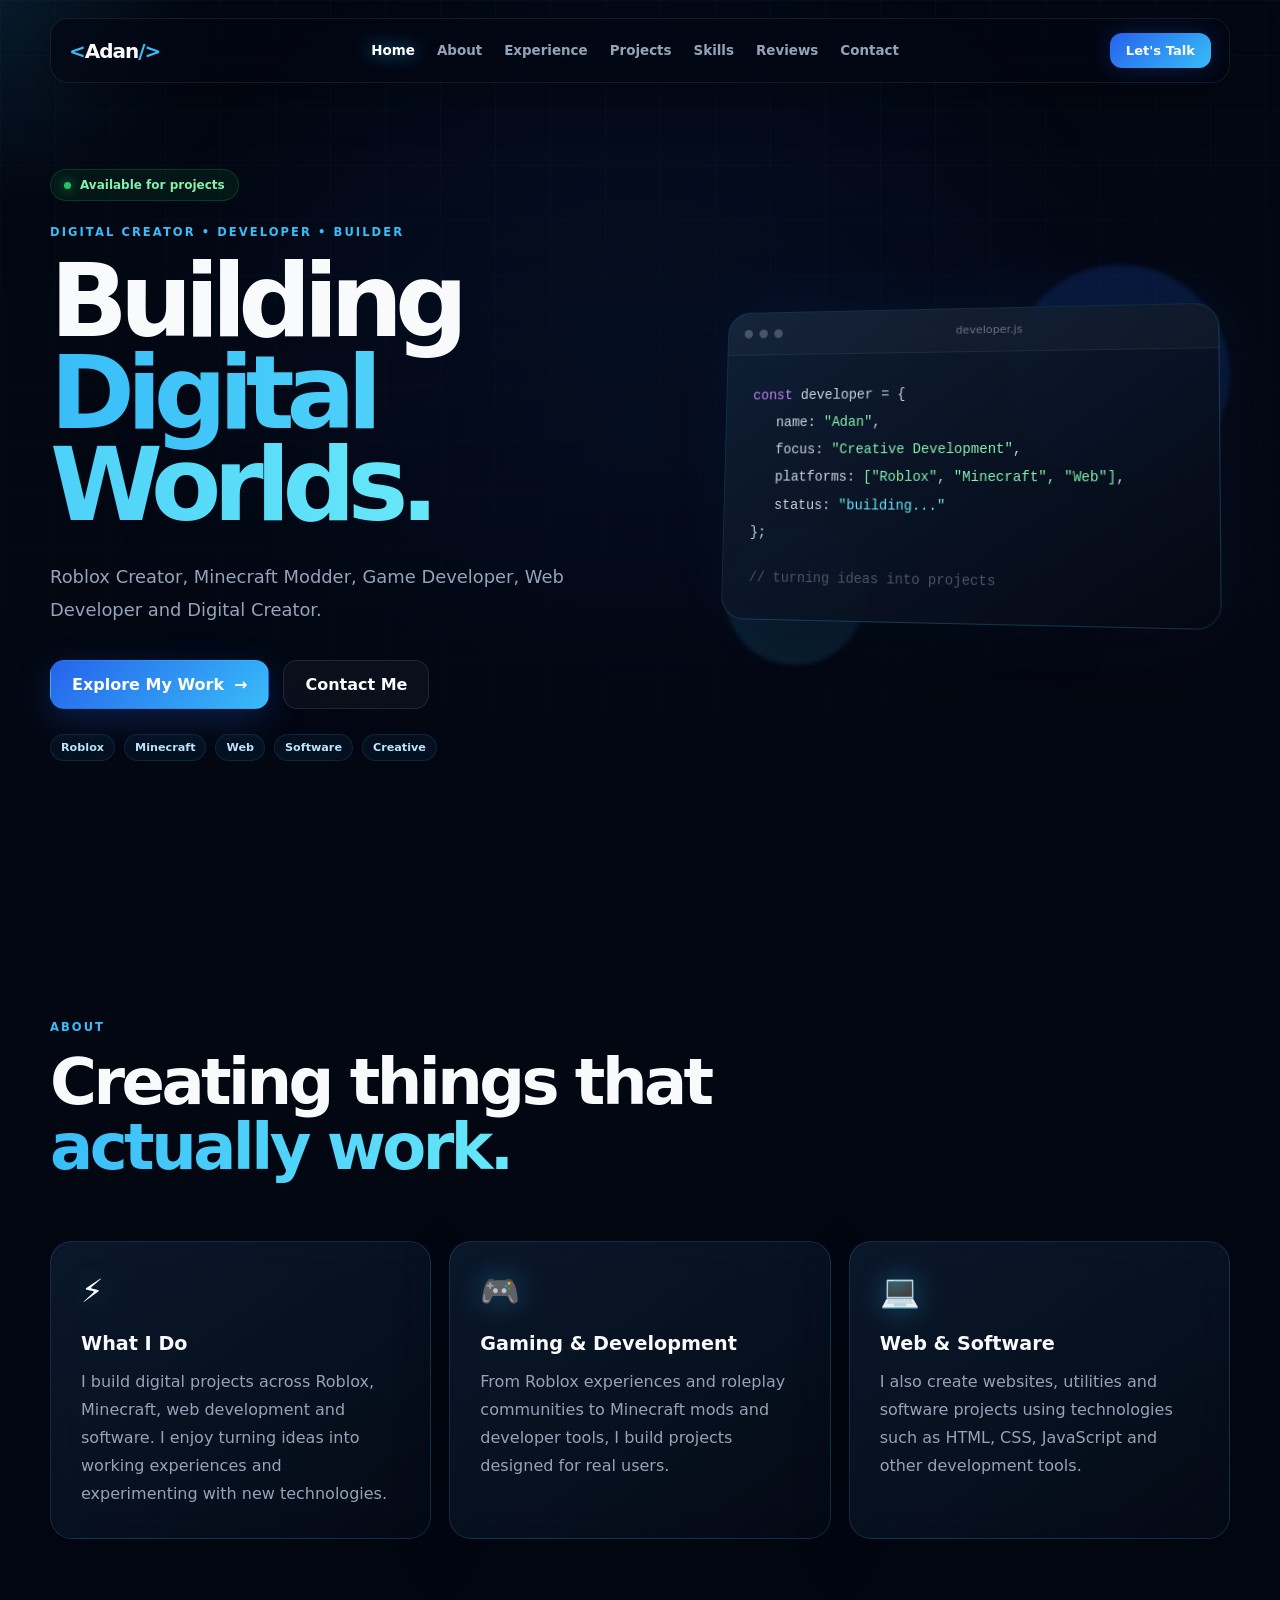
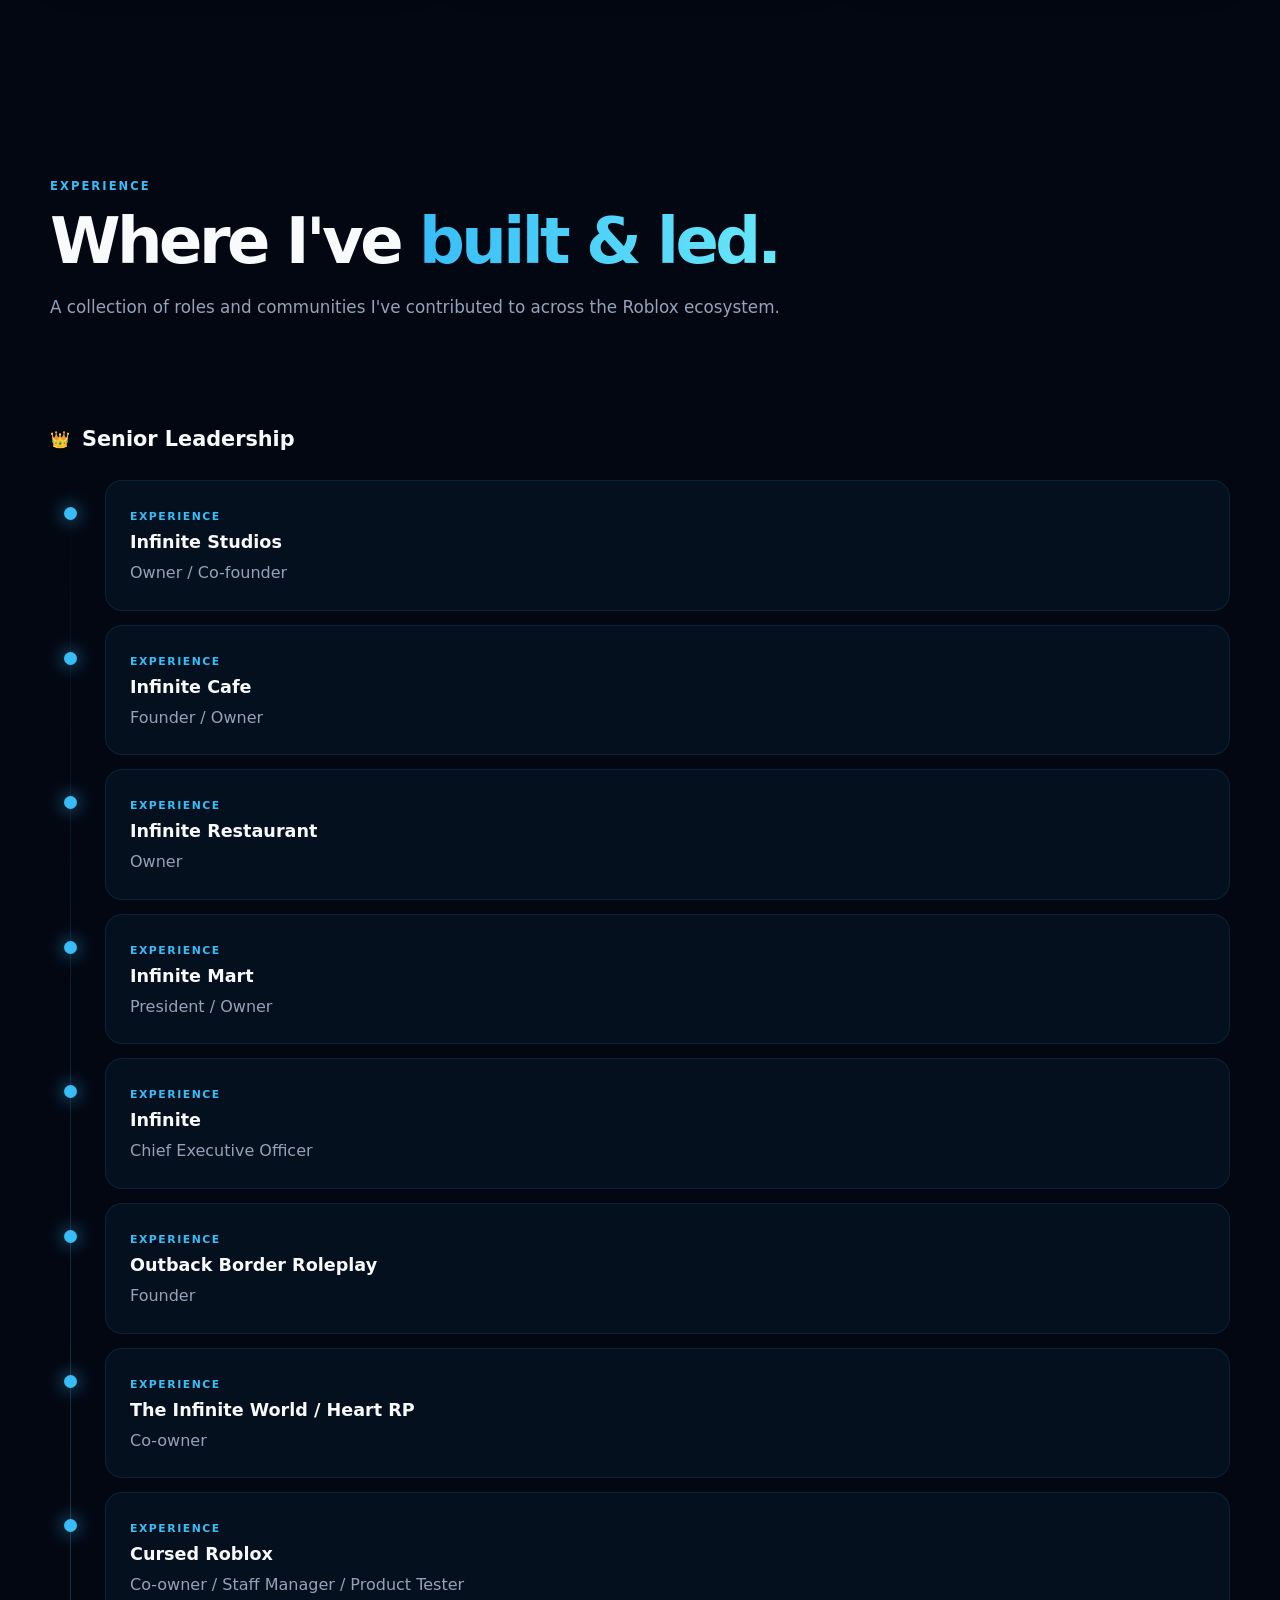
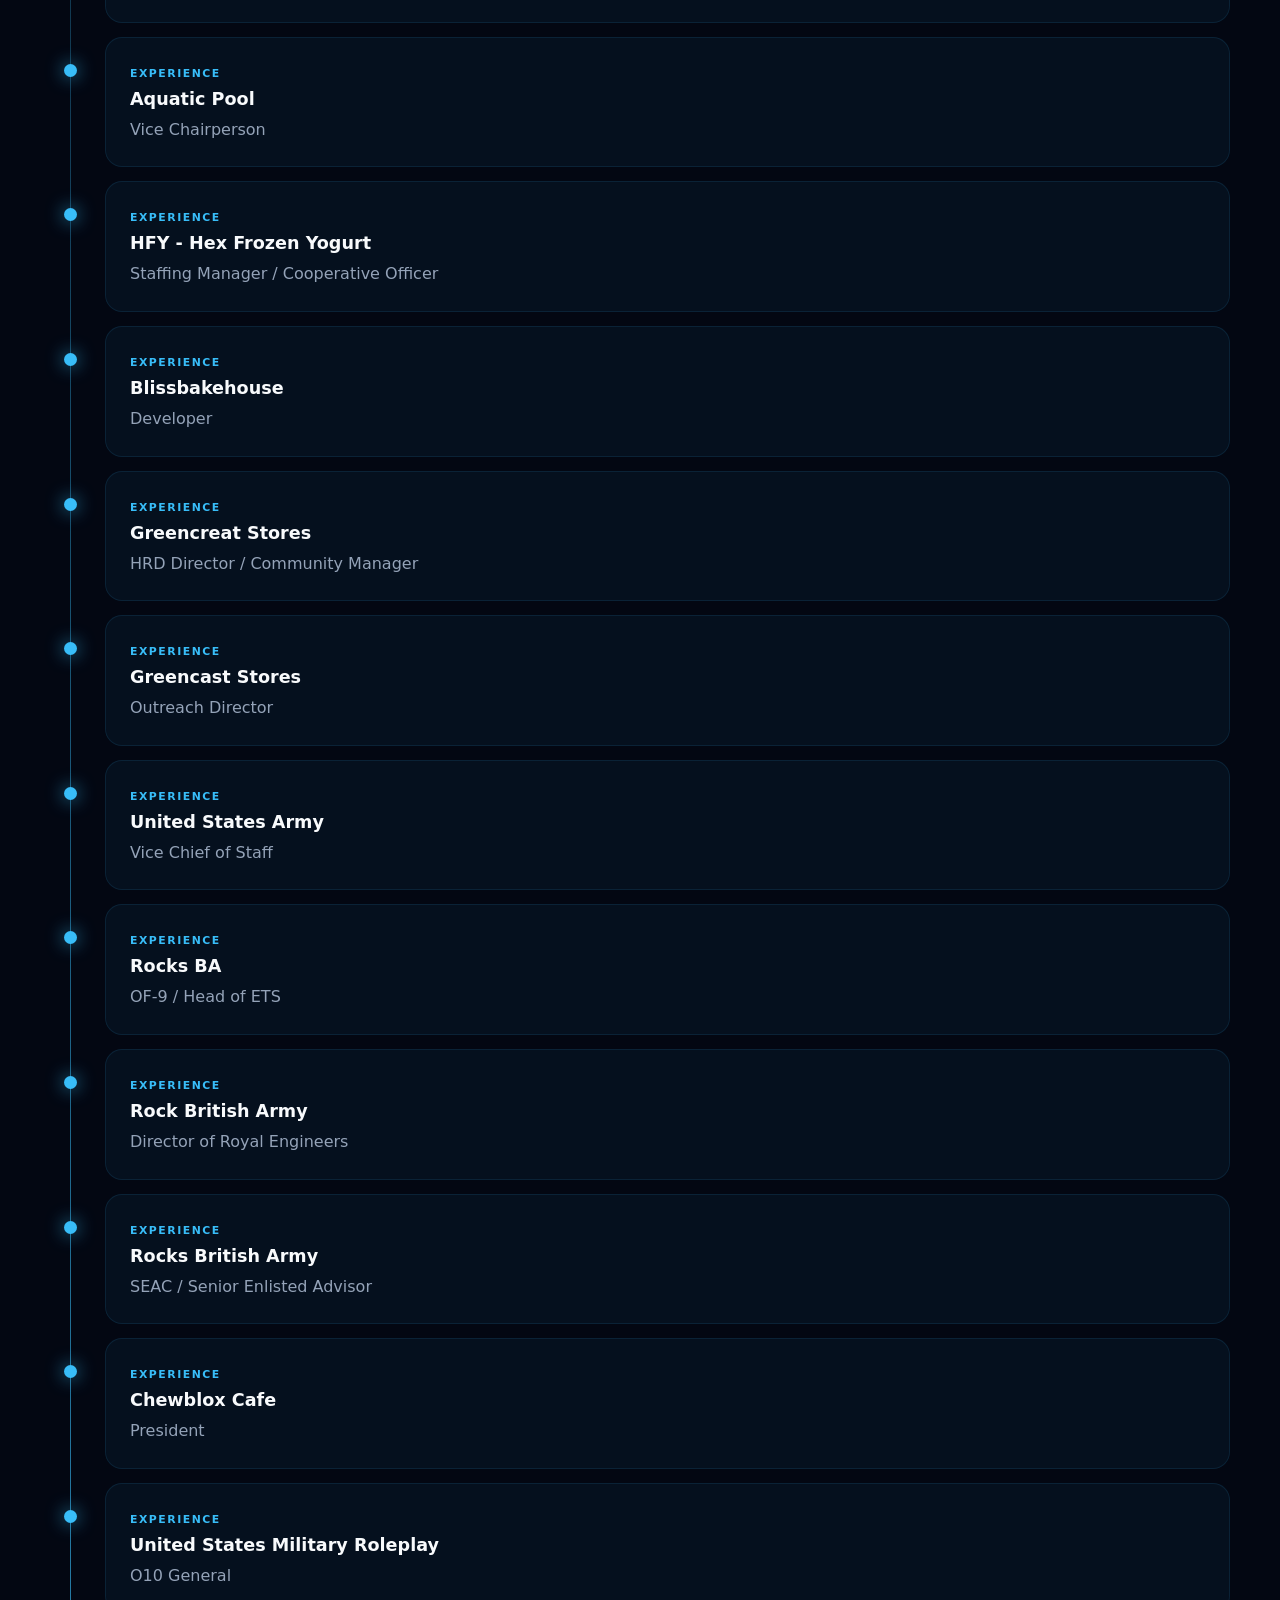
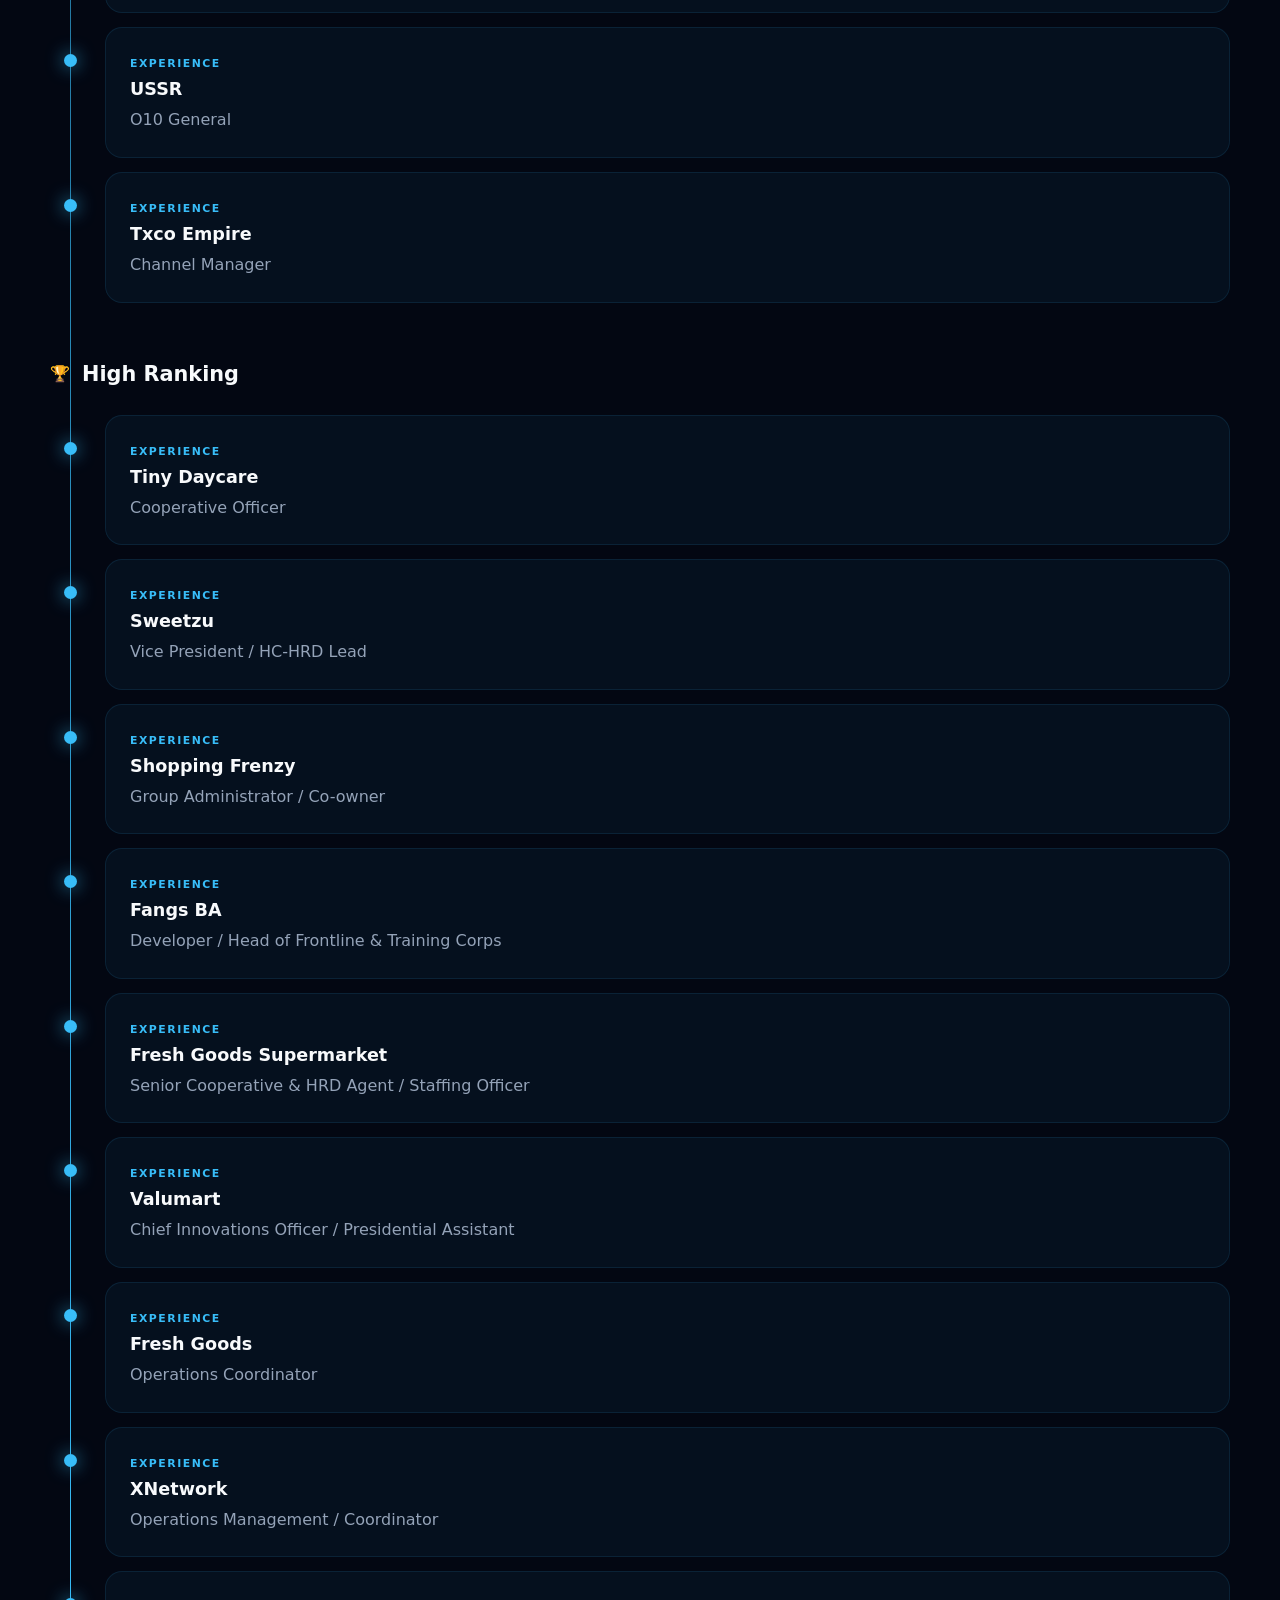
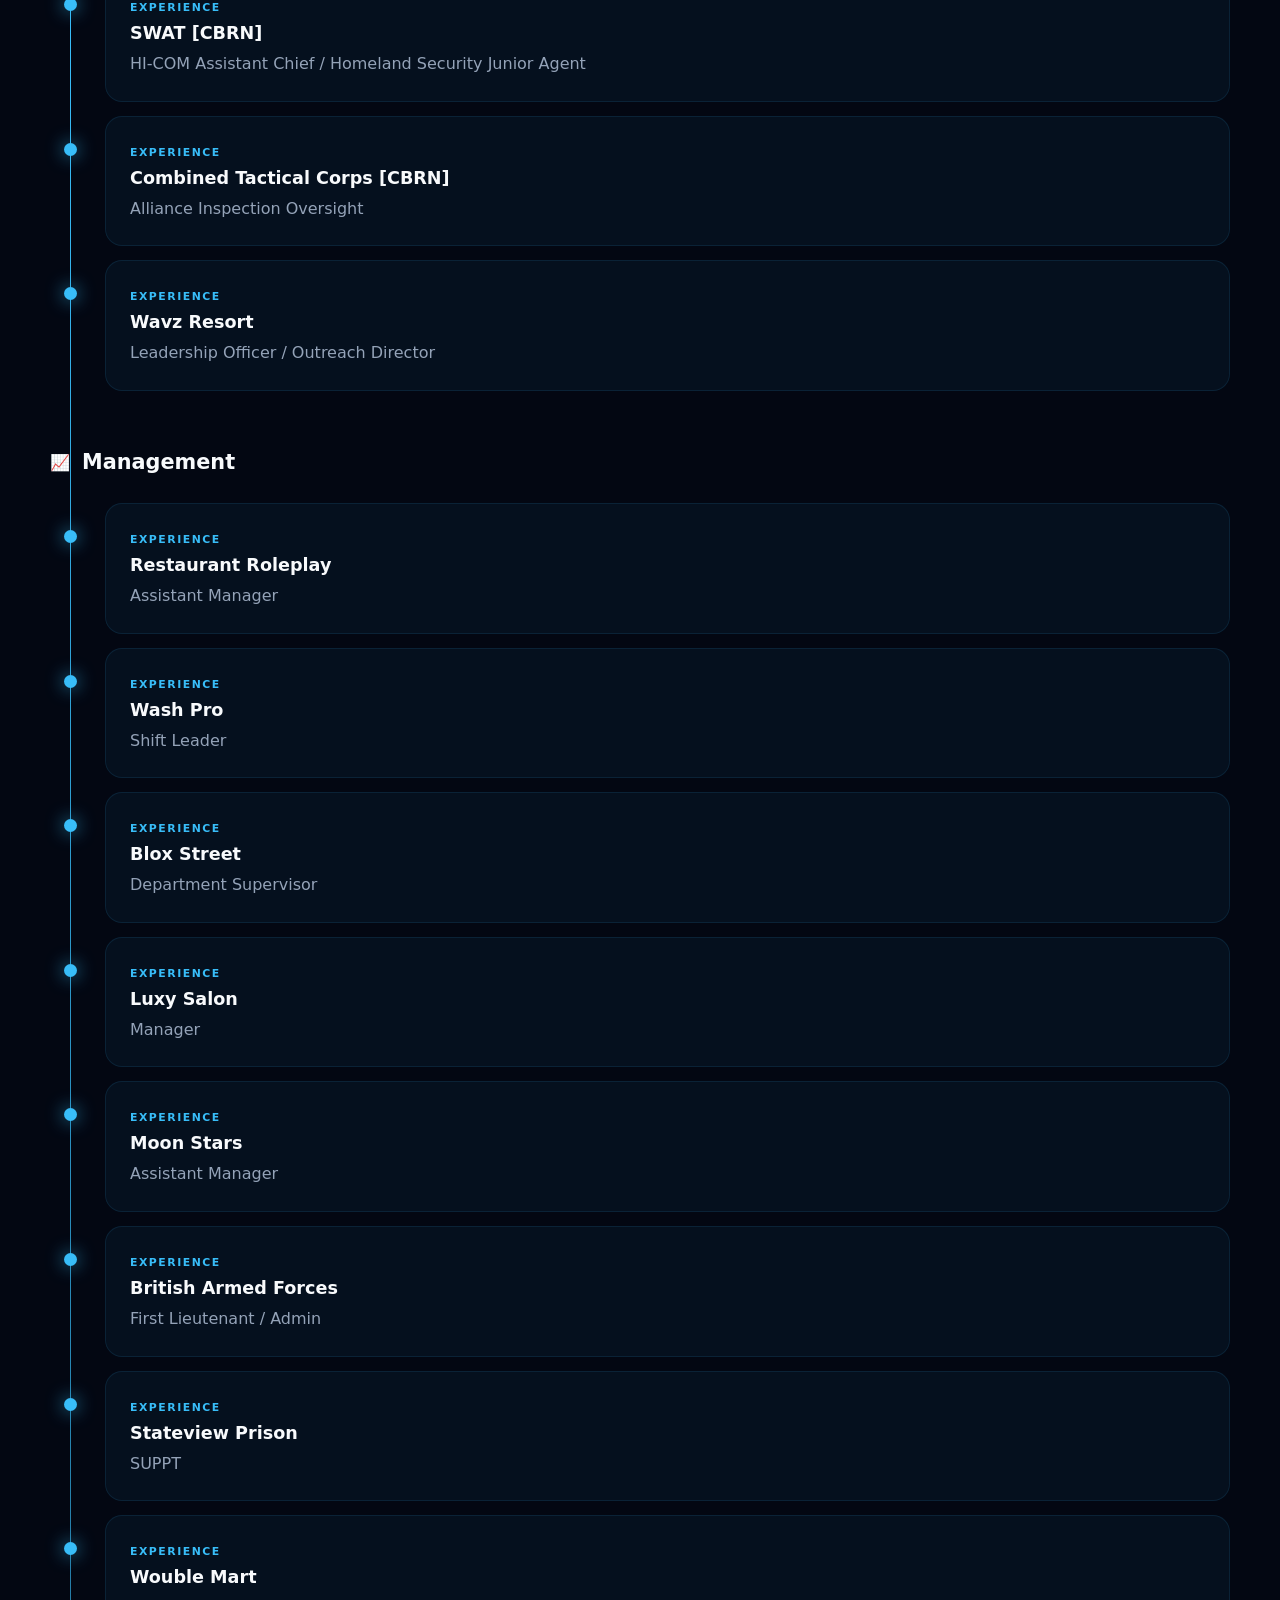
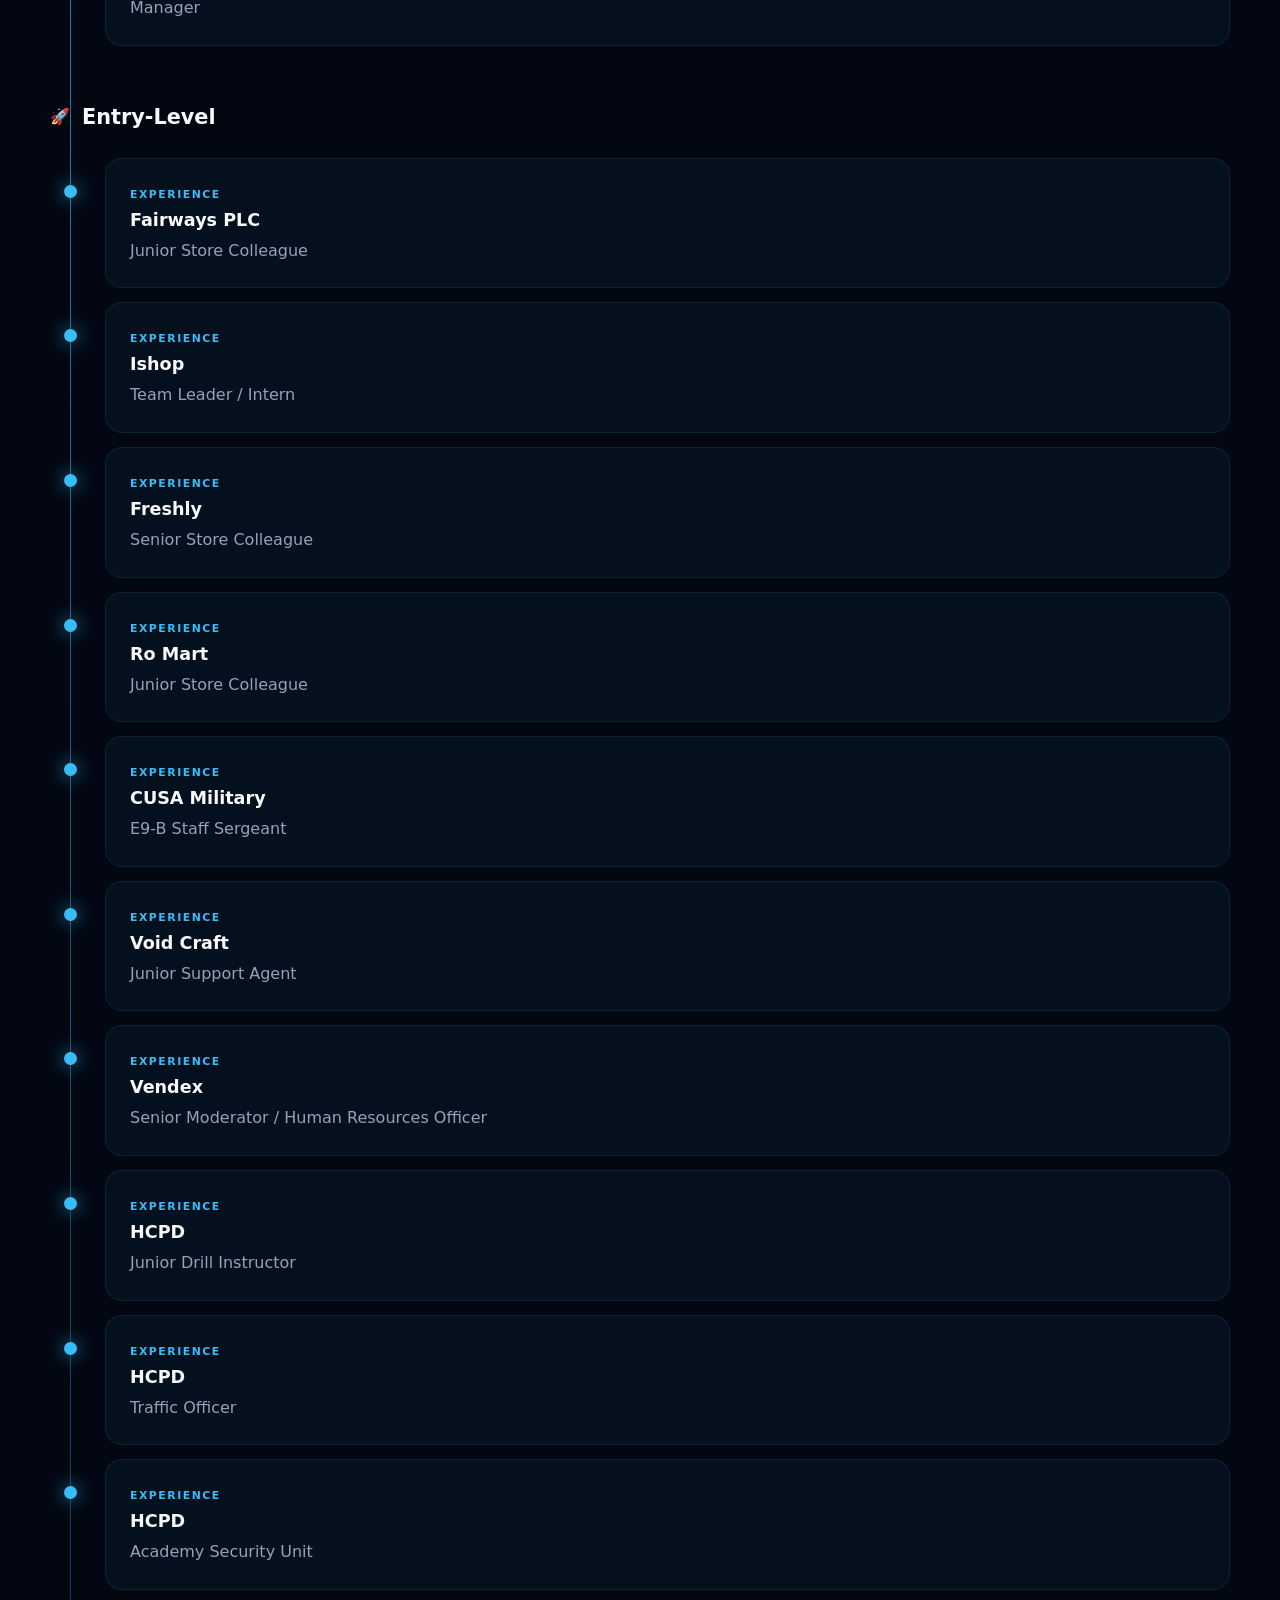
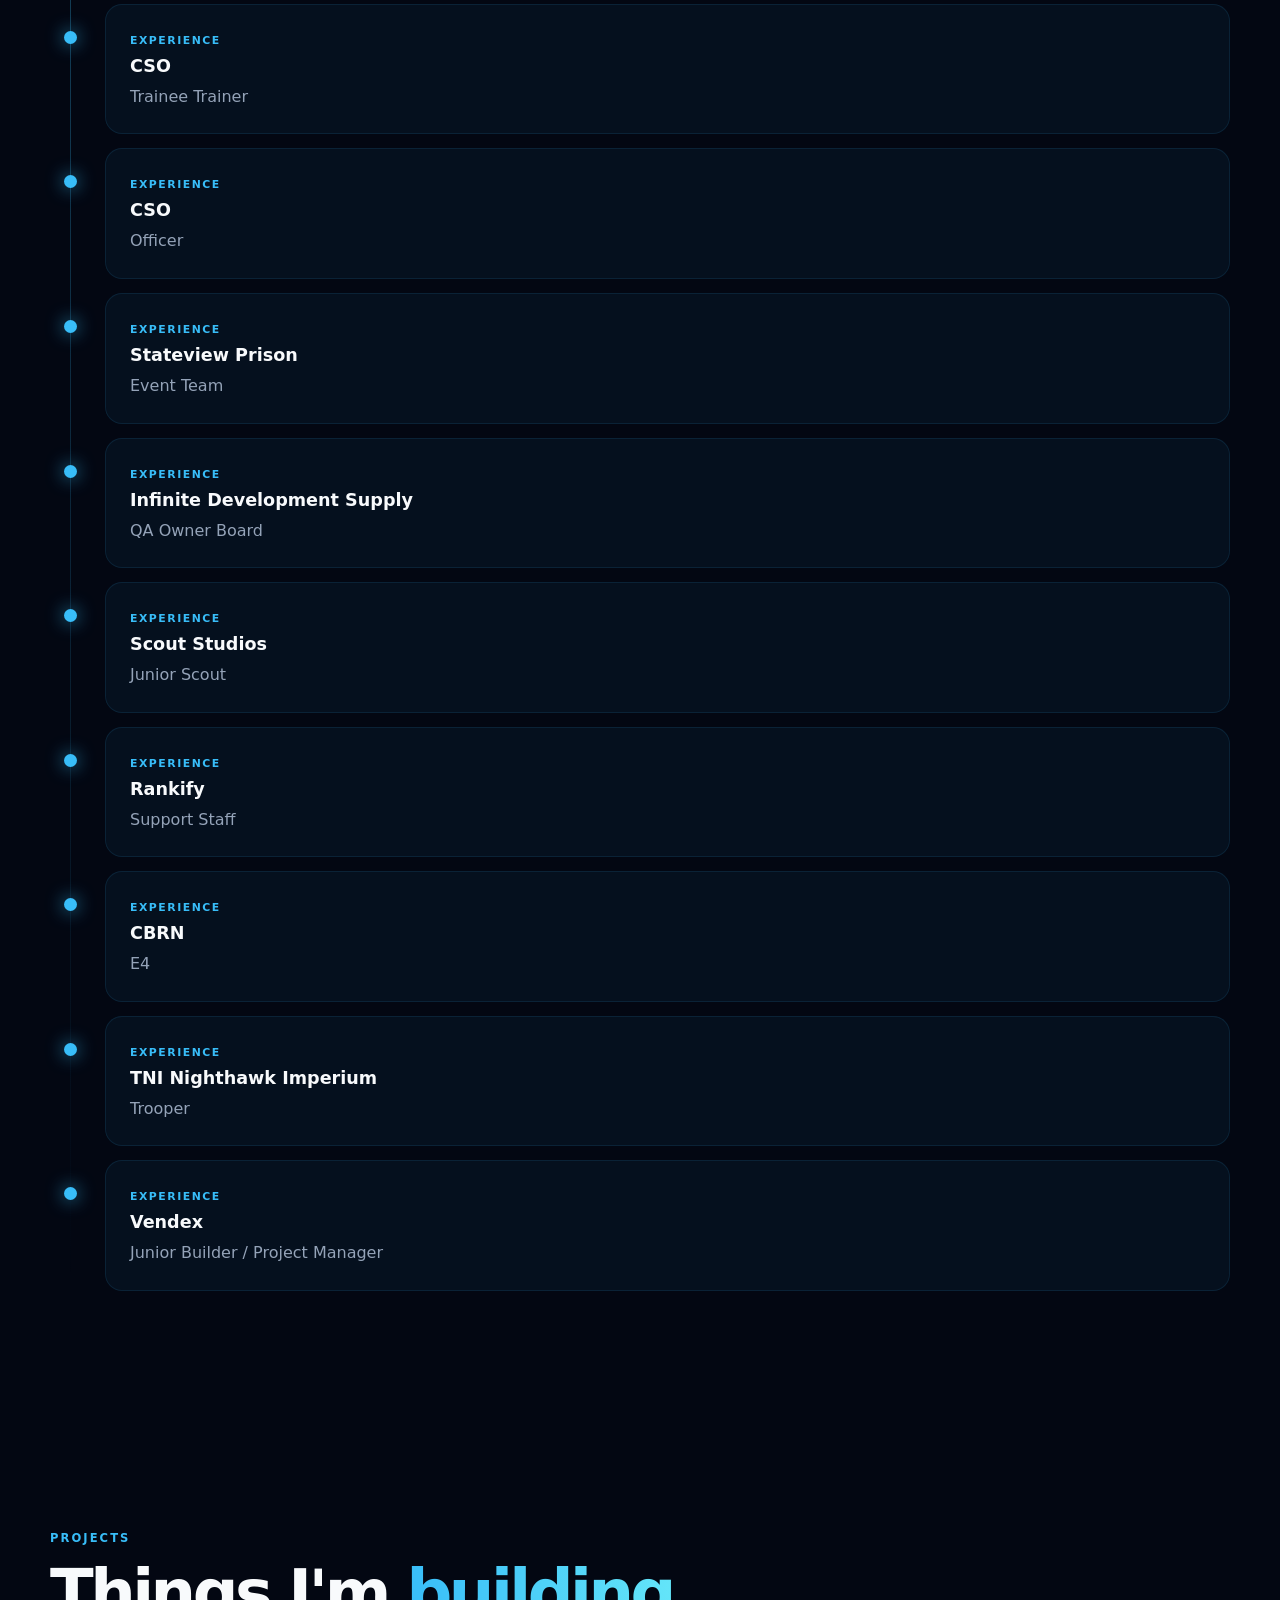
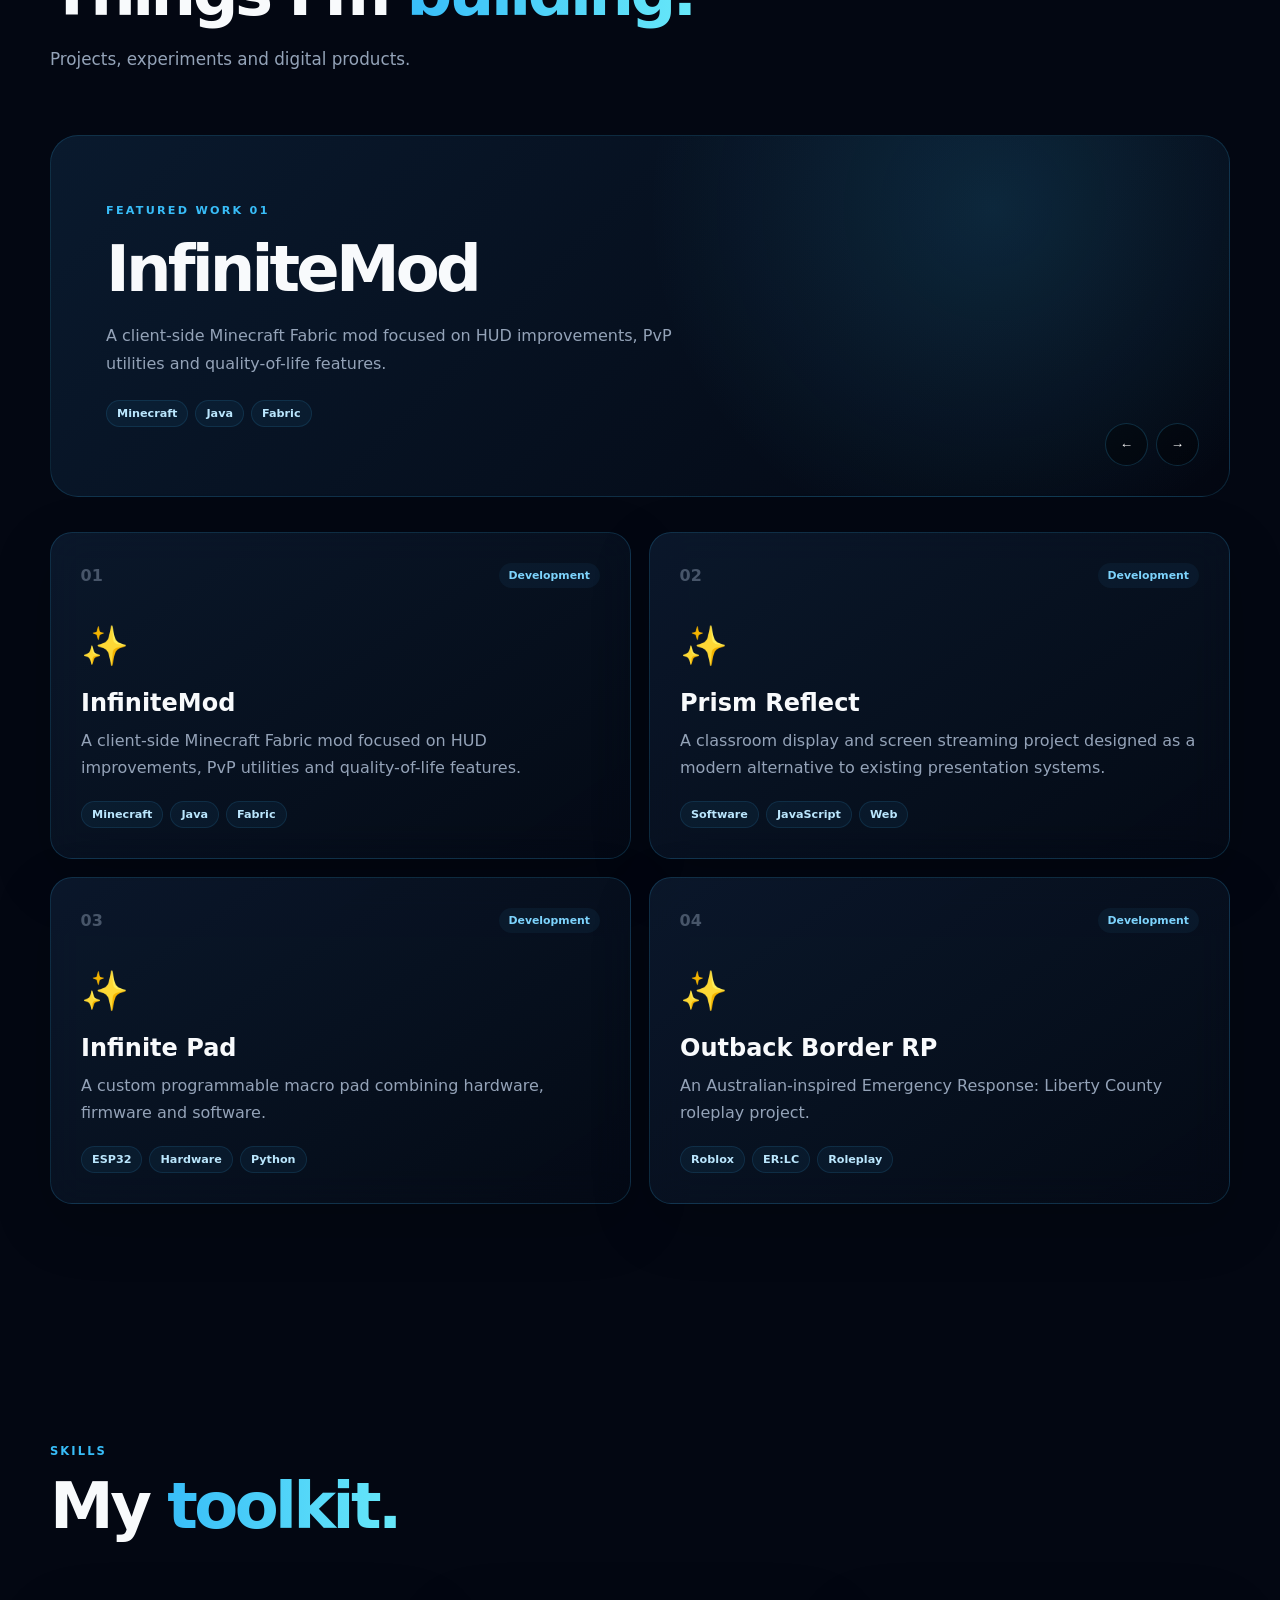
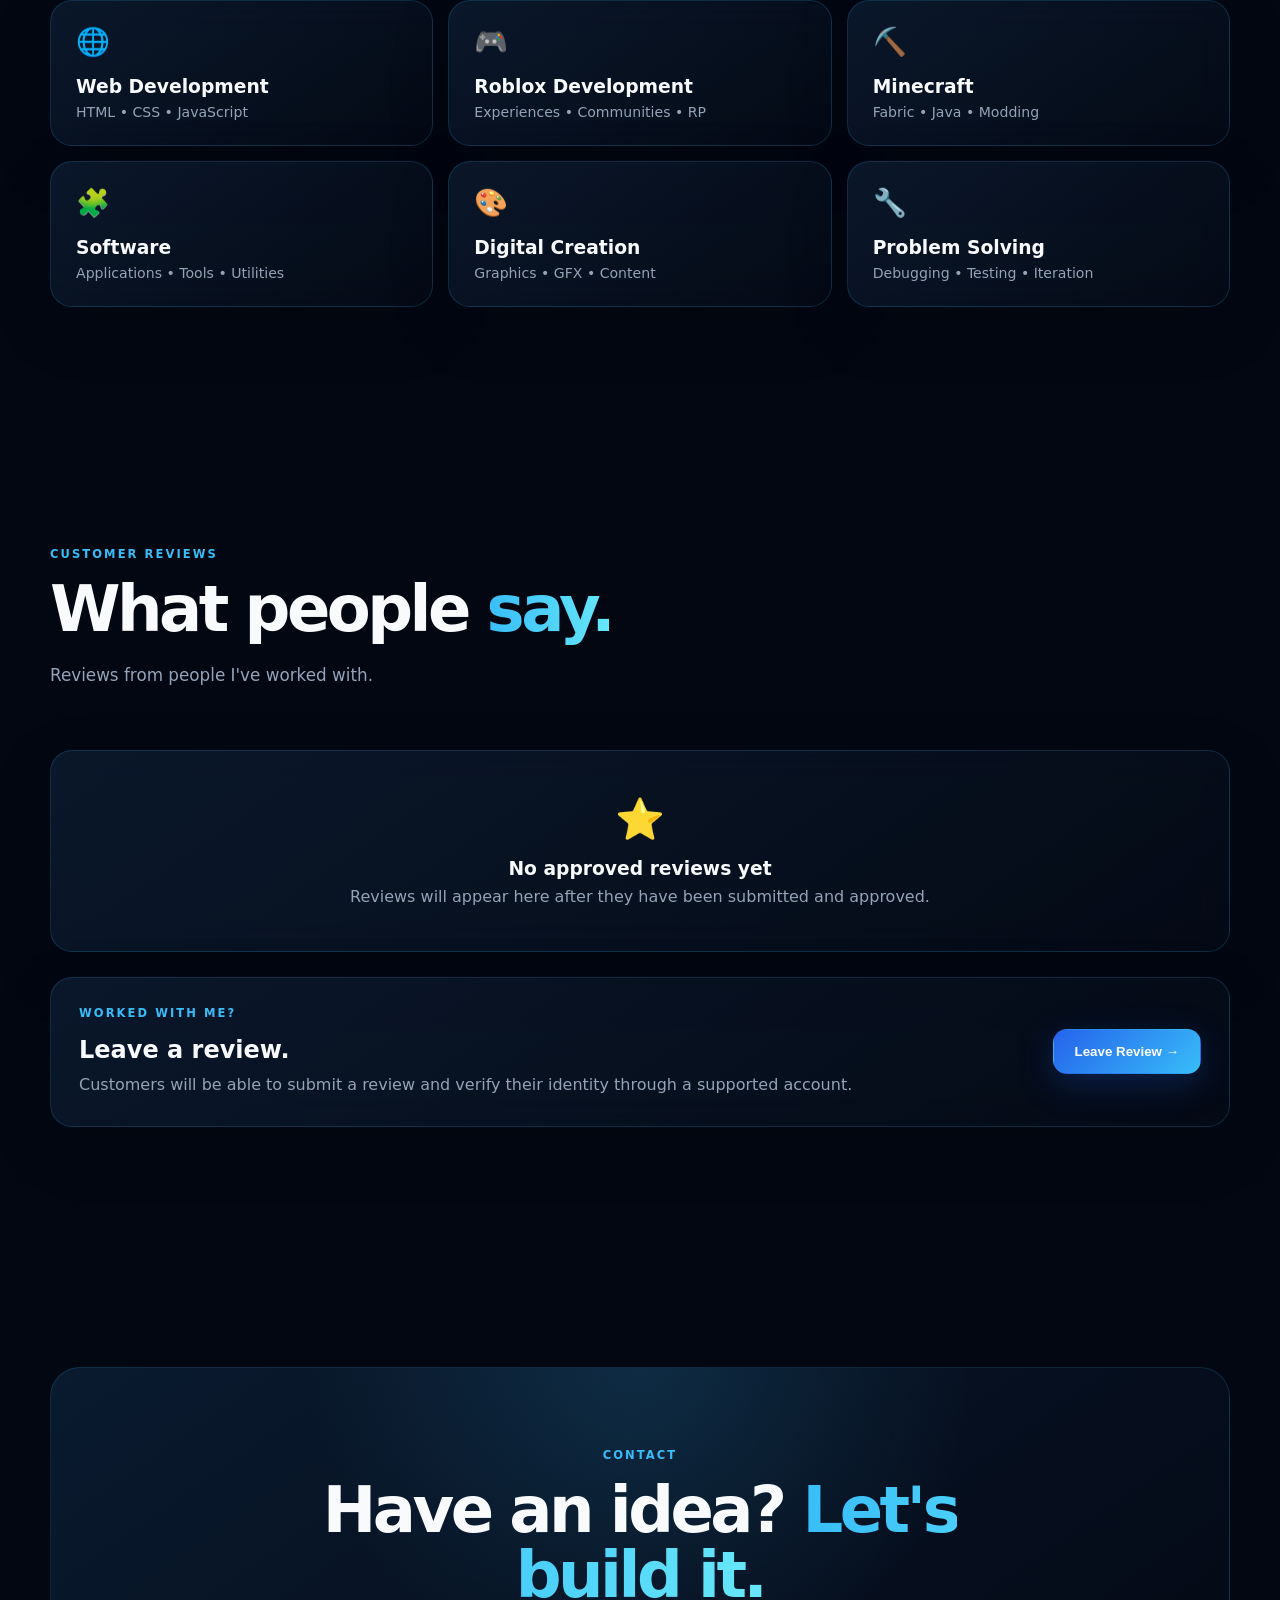
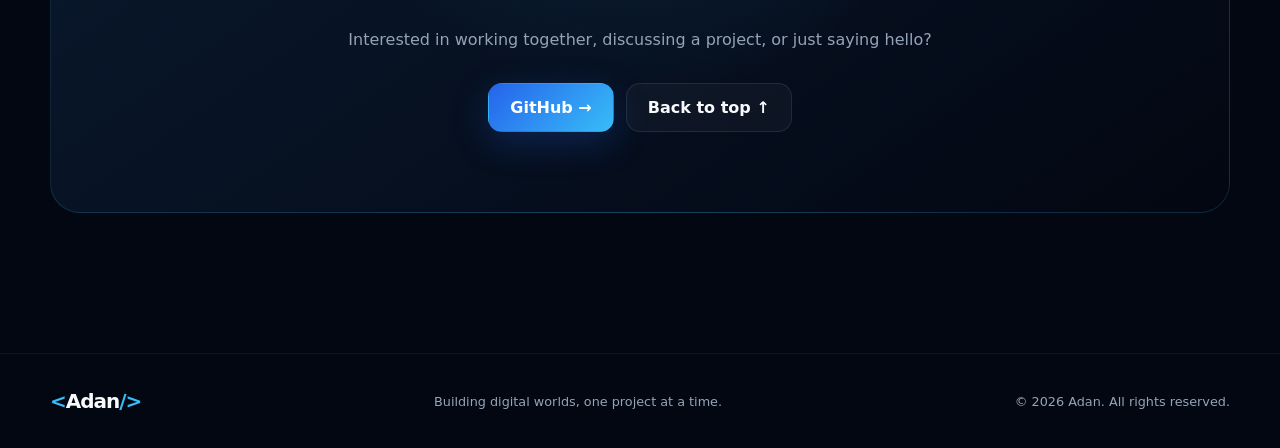
==== commit c488da4e: "Fix portfolio rendering and mobile navigation Load managed content with static fallbacks, remove dup" ====
--- a/index.html
+++ b/index.html
@@ -34,6 +34,13 @@
             <a href="#contact">Contact</a>
         </nav>
 
+        <button class="menu-toggle" type="button" aria-expanded="false" aria-controls="site-navigation">
+            <span></span>
+            <span></span>
+            <span></span>
+            <span class="sr-only">Toggle navigation</span>
+        </button>
+
         <a href="#contact" class="nav-button">
             Let's Talk
         </a>
@@ -250,138 +257,10 @@
             </div>
 
             <div id="projects-list" class="projects-grid">
-
-                <article class="project-card glass-card">
-
-                    <div class="project-top">
-
-                        <span class="project-number">01</span>
-
-                        <span class="project-status">
-                            Development
-                        </span>
-
-                    </div>
-
-                    <div class="project-icon">
-                        ⚔️
-                    </div>
-
-                    <h3>InfiniteMod</h3>
-
-                    <p>
-                        A client-side Minecraft mod focused on useful
-                        HUD features, PvP utilities and quality-of-life
-                        improvements.
-                    </p>
-
-                    <div class="project-tags">
-                        <span>Java</span>
-                        <span>Fabric</span>
-                        <span>Minecraft</span>
-                    </div>
-
-                </article>
-
-
-                <article class="project-card glass-card">
-
-                    <div class="project-top">
-
-                        <span class="project-number">02</span>
-
-                        <span class="project-status">
-                            Development
-                        </span>
-
-                    </div>
-
-                    <div class="project-icon">
-                        🖥️
-                    </div>
-
-                    <h3>Prism Reflect</h3>
-
-                    <p>
-                        A classroom display and screen streaming project
-                        designed as a modern alternative to existing
-                        classroom presentation tools.
-                    </p>
-
-                    <div class="project-tags">
-                        <span>JavaScript</span>
-                        <span>HTML</span>
-                        <span>CSS</span>
-                        <span>Software</span>
-                    </div>
-
-                </article>
-
-
-                <article class="project-card glass-card">
-
-                    <div class="project-top">
-
-                        <span class="project-number">03</span>
-
-                        <span class="project-status">
-                            Development
-                        </span>
-
-                    </div>
-
-                    <div class="project-icon">
-                        ⌨️
-                    </div>
-
-                    <h3>Infinite Pad</h3>
-
-                    <p>
-                        A custom programmable macro pad project combining
-                        hardware, firmware and custom software.
-                    </p>
-
-                    <div class="project-tags">
-                        <span>ESP32</span>
-                        <span>Python</span>
-                        <span>Hardware</span>
-                    </div>
-
-                </article>
-
-
-                <article class="project-card glass-card">
-
-                    <div class="project-top">
-
-                        <span class="project-number">04</span>
-
-                        <span class="project-status">
-                            Roblox
-                        </span>
-
-                    </div>
-
-                    <div class="project-icon">
-                        🚓
-                    </div>
-
-                    <h3>Outback Border RP</h3>
-
-                    <p>
-                        An Australian-inspired Roblox Emergency Response:
-                        Liberty County roleplay concept featuring border
-                        operations and emergency services.
-                    </p>
-
-                    <div class="project-tags">
-                        <span>Roblox</span>
-                        <span>ER:LC</span>
-                        <span>Roleplay</span>
-                    </div>
-
-                </article>
-
+                <div class="loading-card">
+                    <div class="loader"></div>
+                    <p>Loading projects...</p>
+                </div>
             </div>
 
         </section>
--- a/style.css
+++ b/style.css
@@ -223,6 +223,36 @@
         0 0 18px rgba(56, 189, 248, 0.8);
 }
 
+.menu-toggle {
+    display: none;
+    border: 0;
+    background: transparent;
+    color: var(--text);
+    cursor: pointer;
+    padding: 8px;
+}
+
+.menu-toggle span:not(.sr-only) {
+    display: block;
+    width: 22px;
+    height: 2px;
+    margin: 4px 0;
+    background: currentColor;
+    transition: transform 0.2s ease, opacity 0.2s ease;
+}
+
+.sr-only {
+    position: absolute;
+    width: 1px;
+    height: 1px;
+    padding: 0;
+    margin: -1px;
+    overflow: hidden;
+    clip: rect(0, 0, 0, 0);
+    white-space: nowrap;
+    border: 0;
+}
+
 .nav-button {
     padding: 10px 16px;
 
@@ -1390,6 +1420,32 @@
         display: none;
     }
 
+    .menu-toggle {
+        display: block;
+    }
+
+    .navbar nav {
+        position: absolute;
+        top: calc(100% + 8px);
+        left: 0;
+        right: 0;
+        padding: 12px;
+        flex-direction: column;
+        gap: 2px;
+        border: 1px solid rgba(56, 189, 248, 0.18);
+        border-radius: 14px;
+        background: rgba(3, 7, 18, 0.96);
+        box-shadow: 0 20px 50px rgba(0, 0, 0, 0.35);
+    }
+
+    .menu-open .navbar nav {
+        display: flex;
+    }
+
+    .navbar nav a {
+        padding: 12px;
+    }
+
     .hero {
         grid-template-columns: 1fr;
 
@@ -1444,10 +1500,6 @@
 
     .navbar {
         width: calc(100% - 20px);
-    }
-
-    .nav-button {
-        display: none;
     }
 
 }
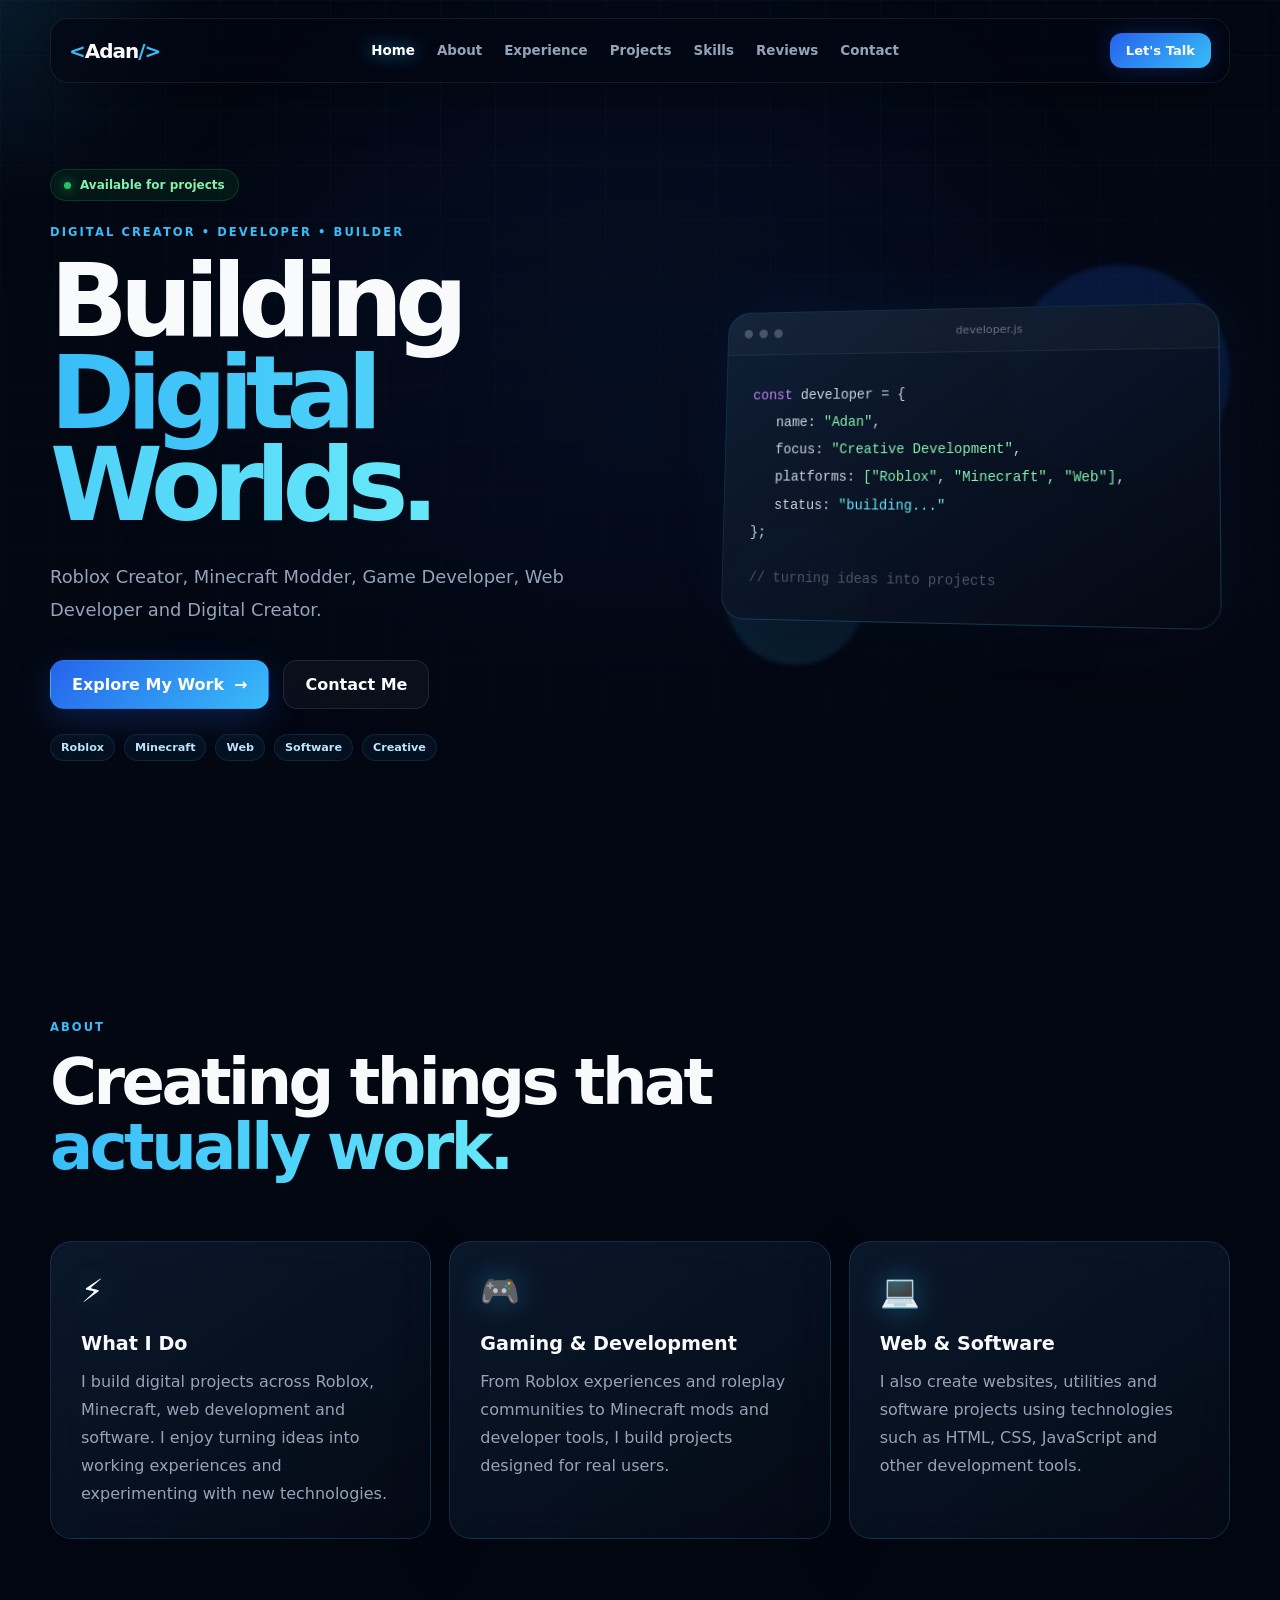
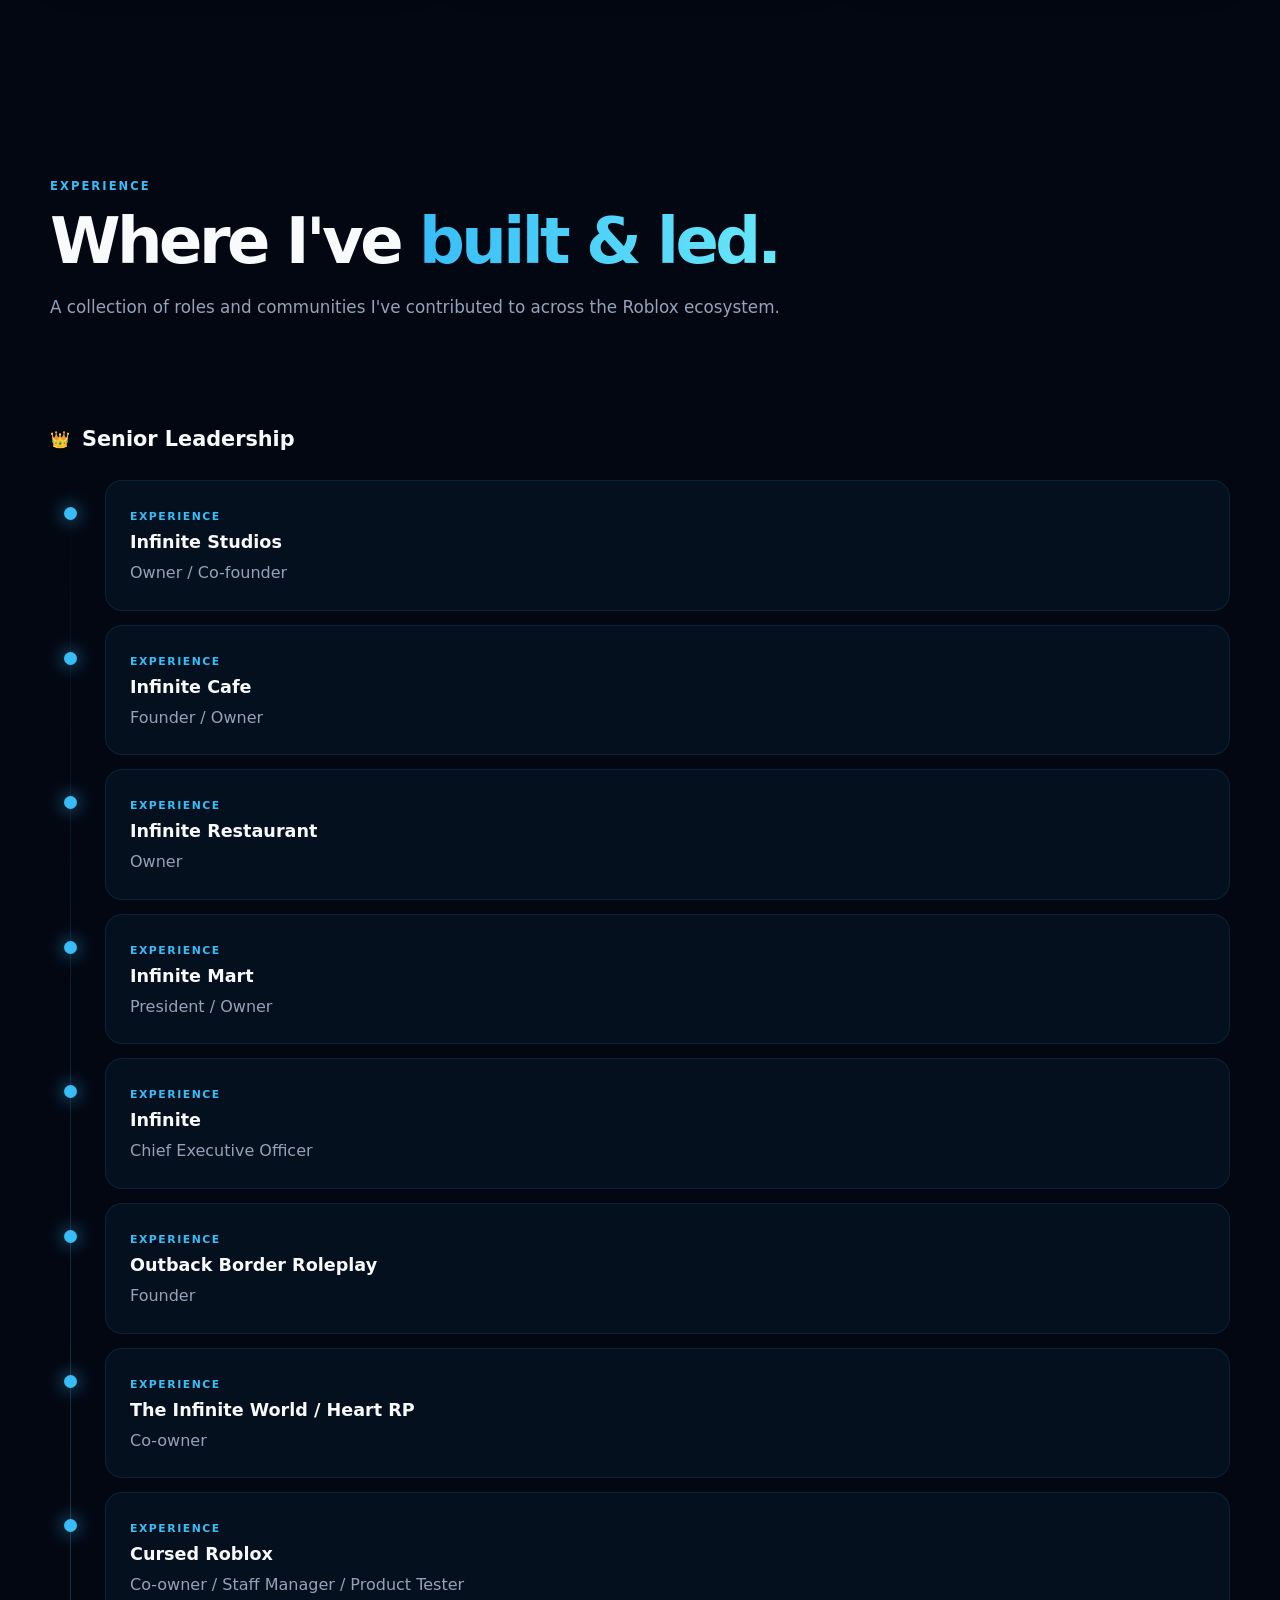
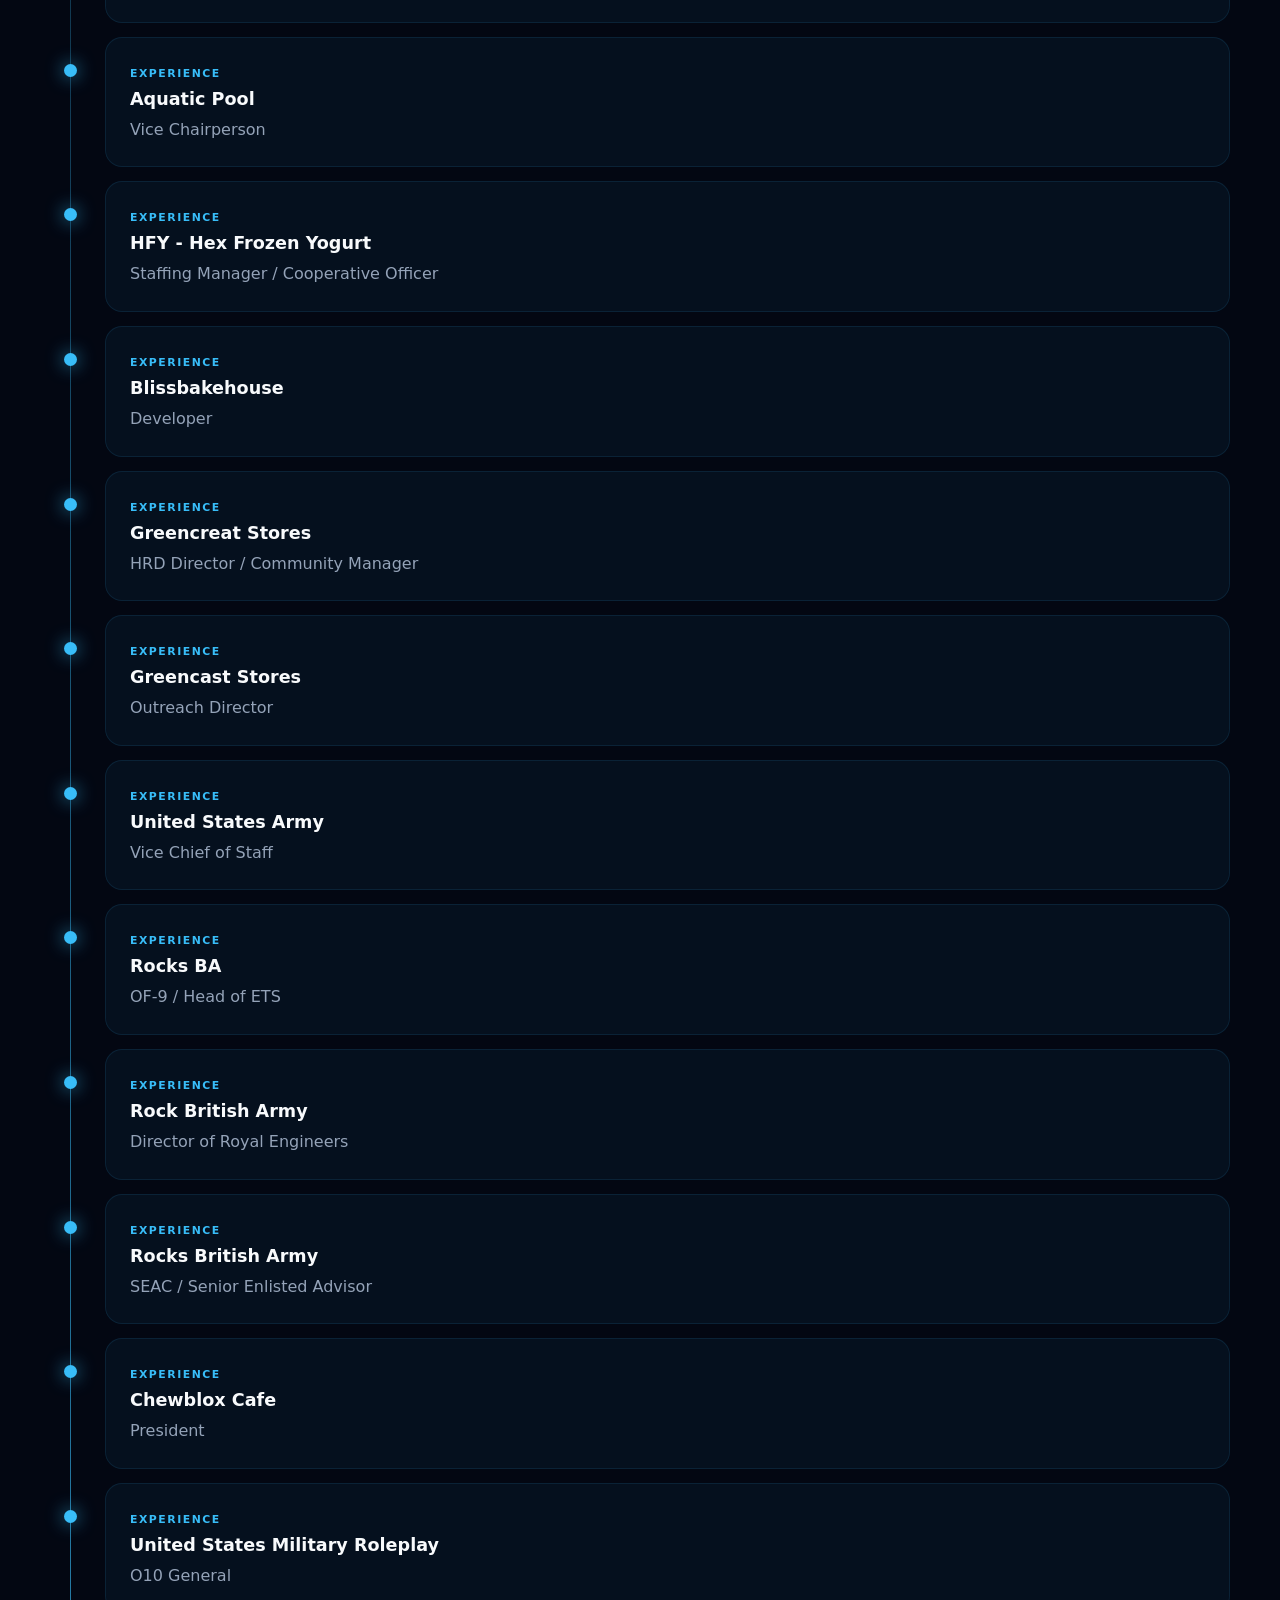
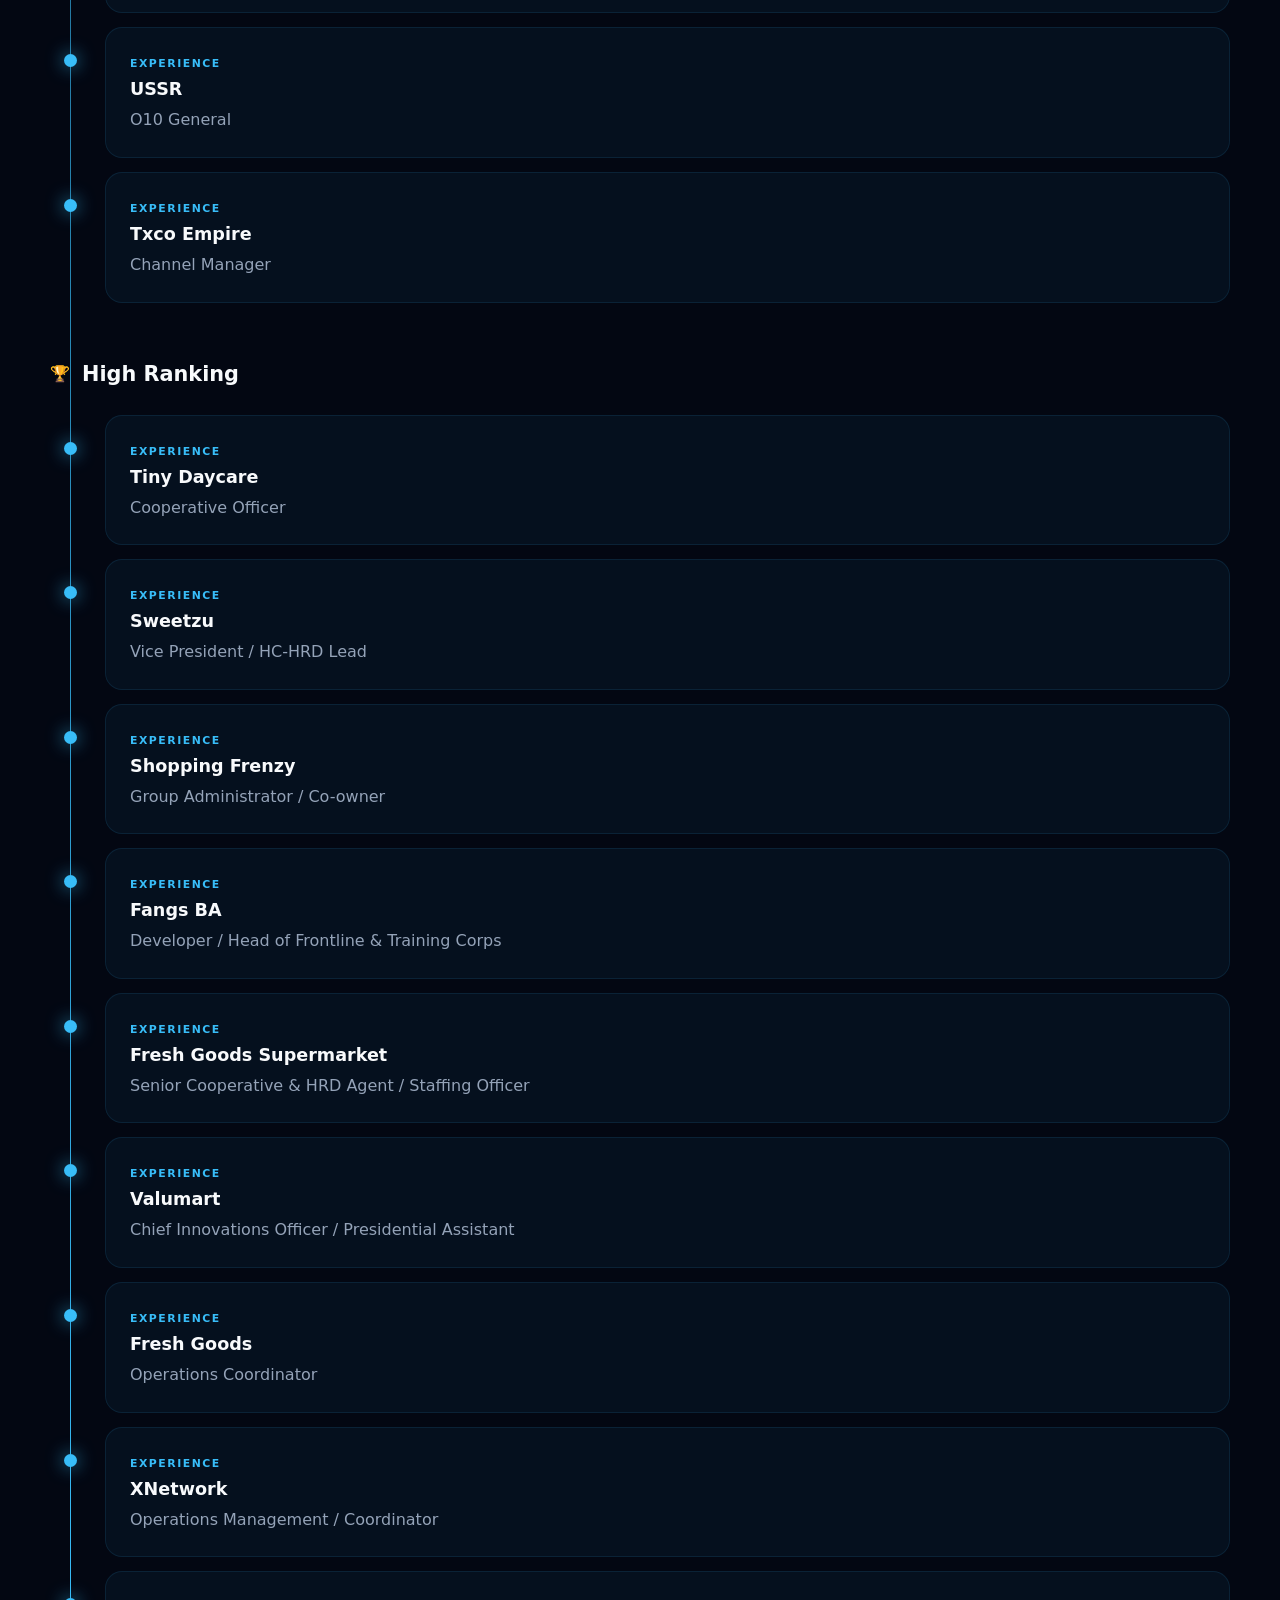
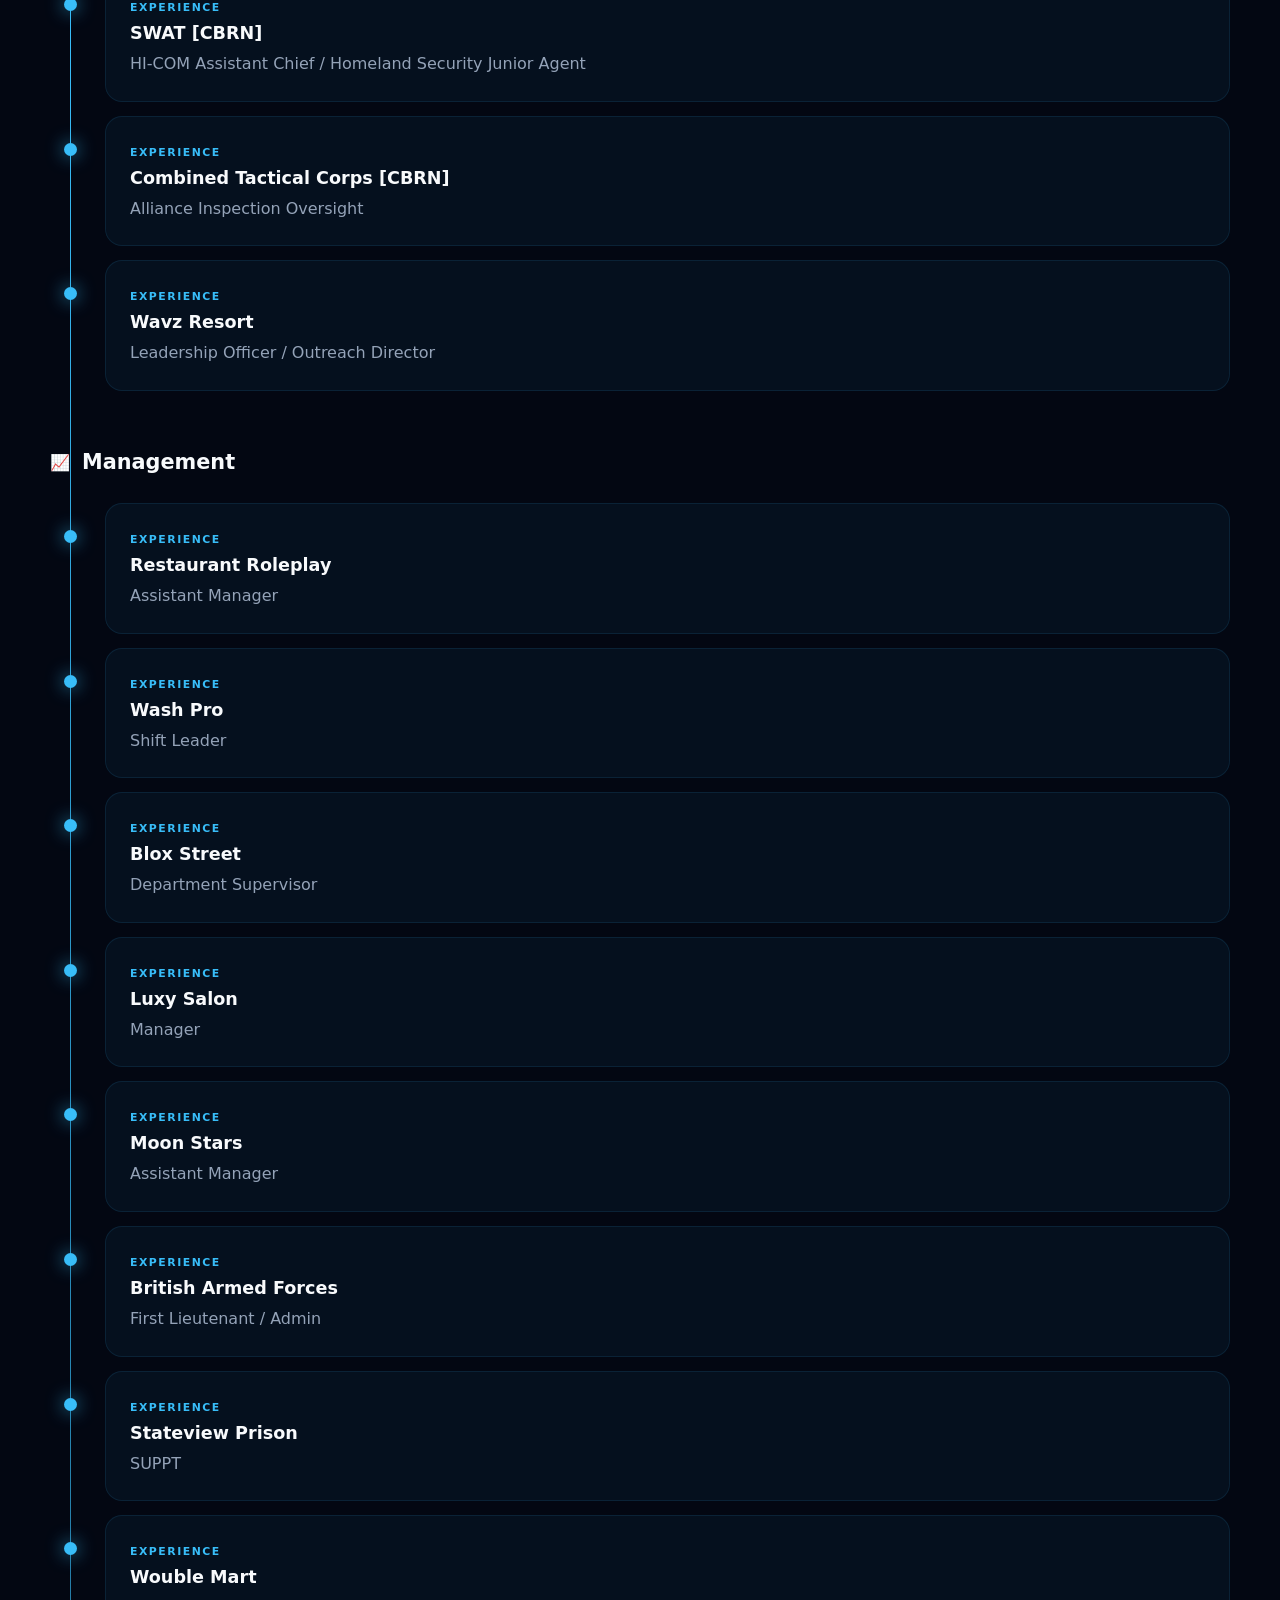
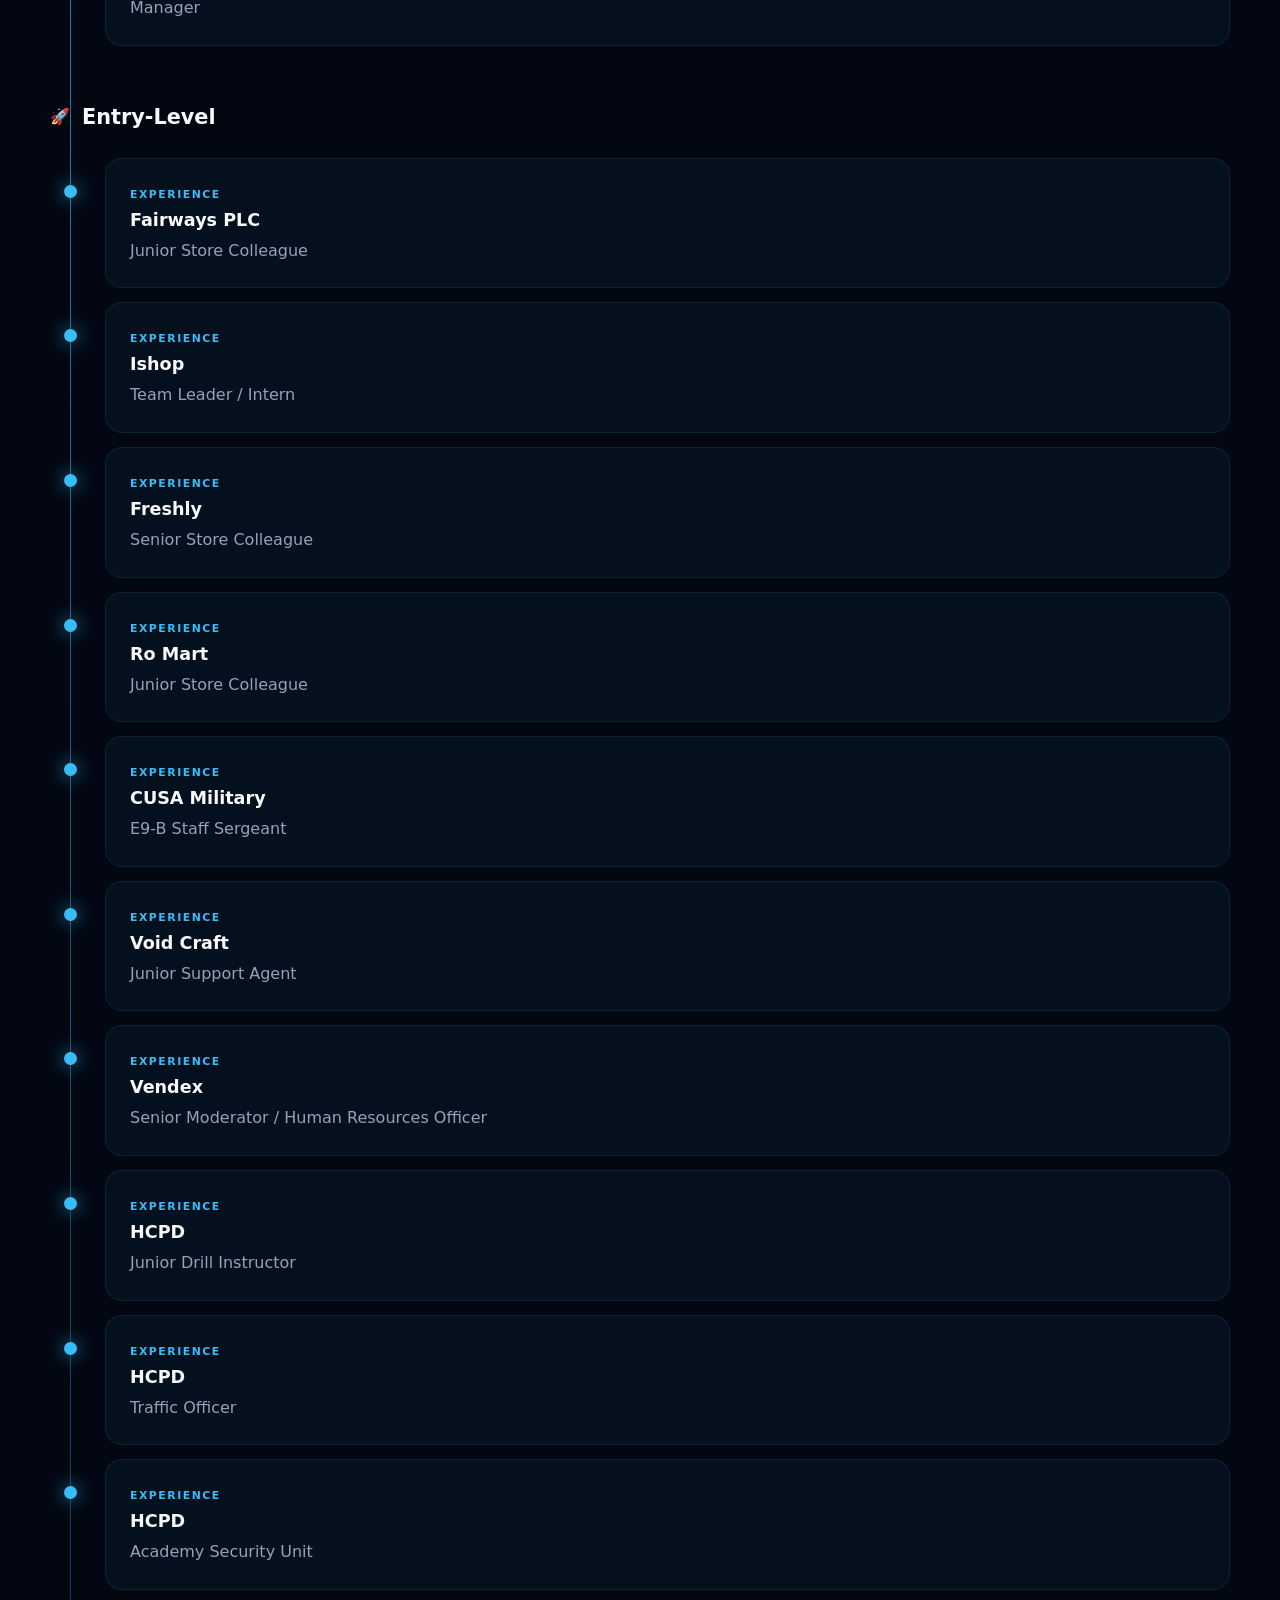
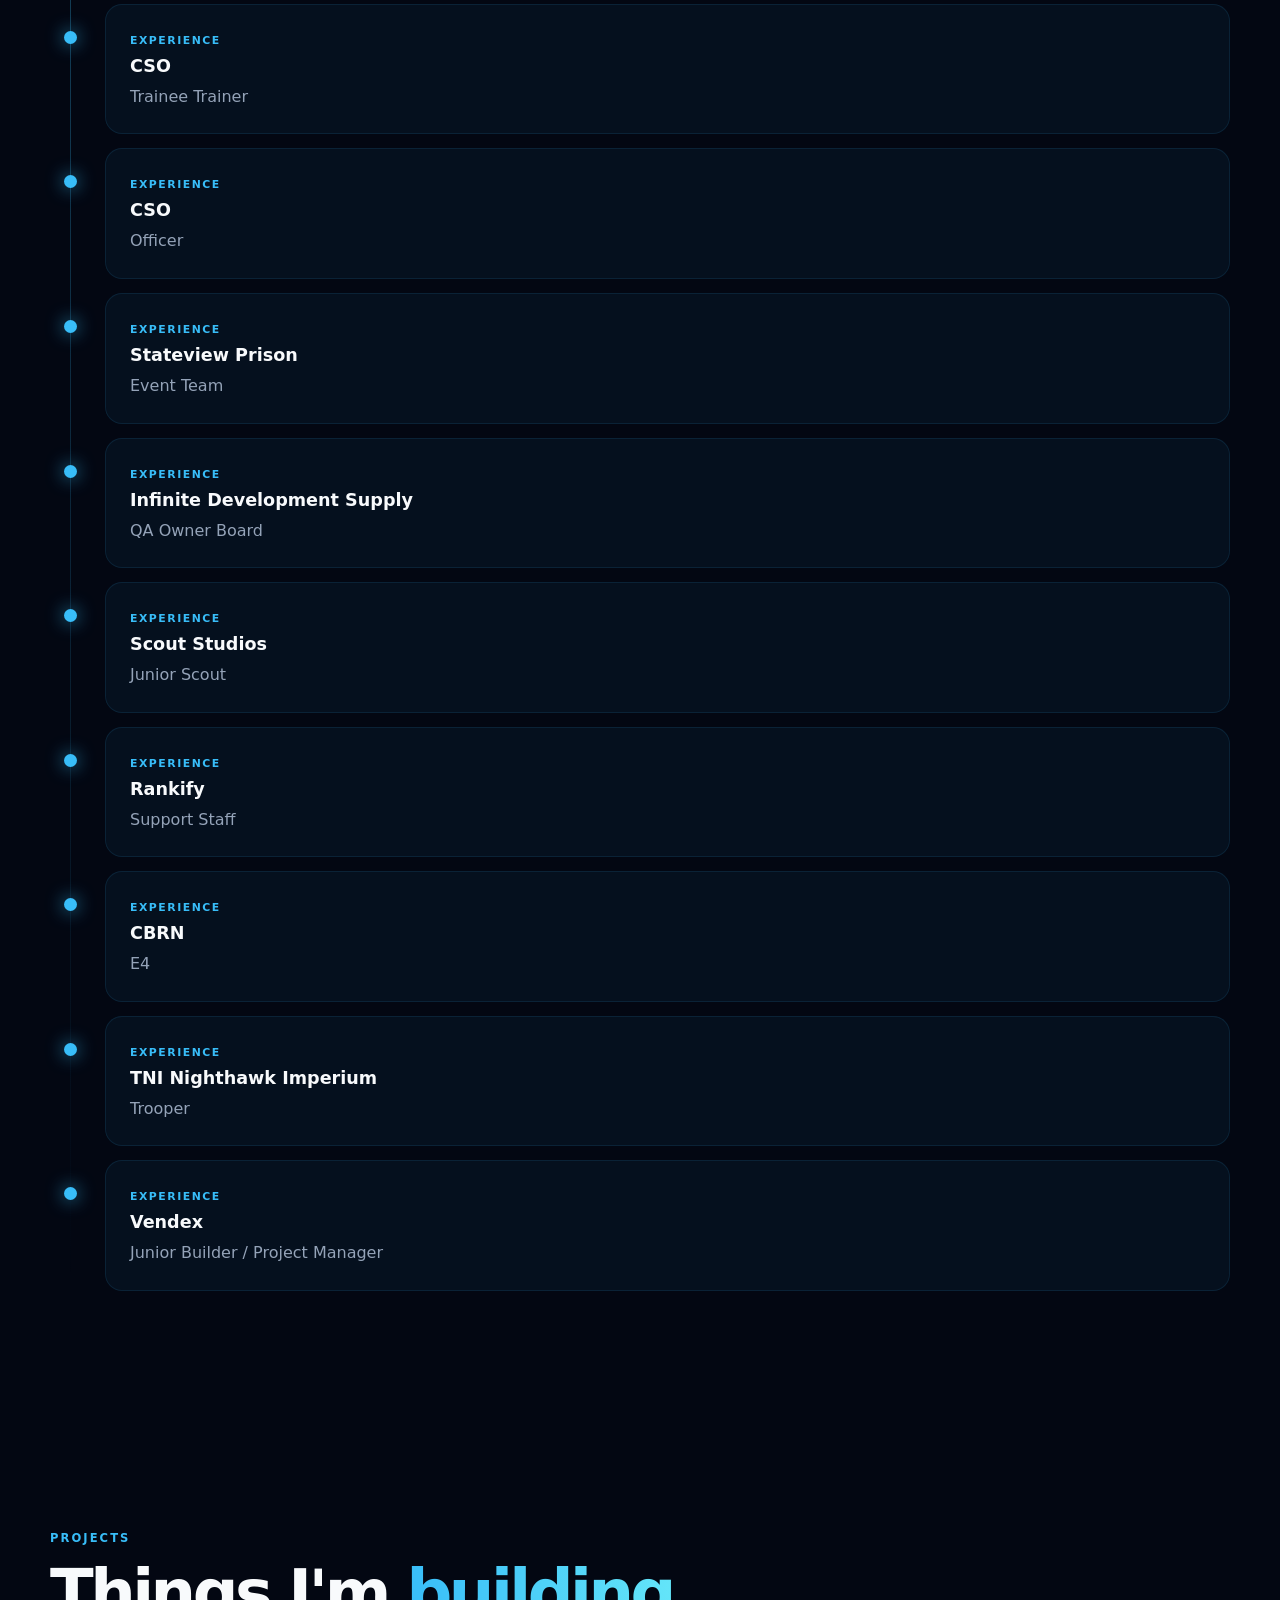
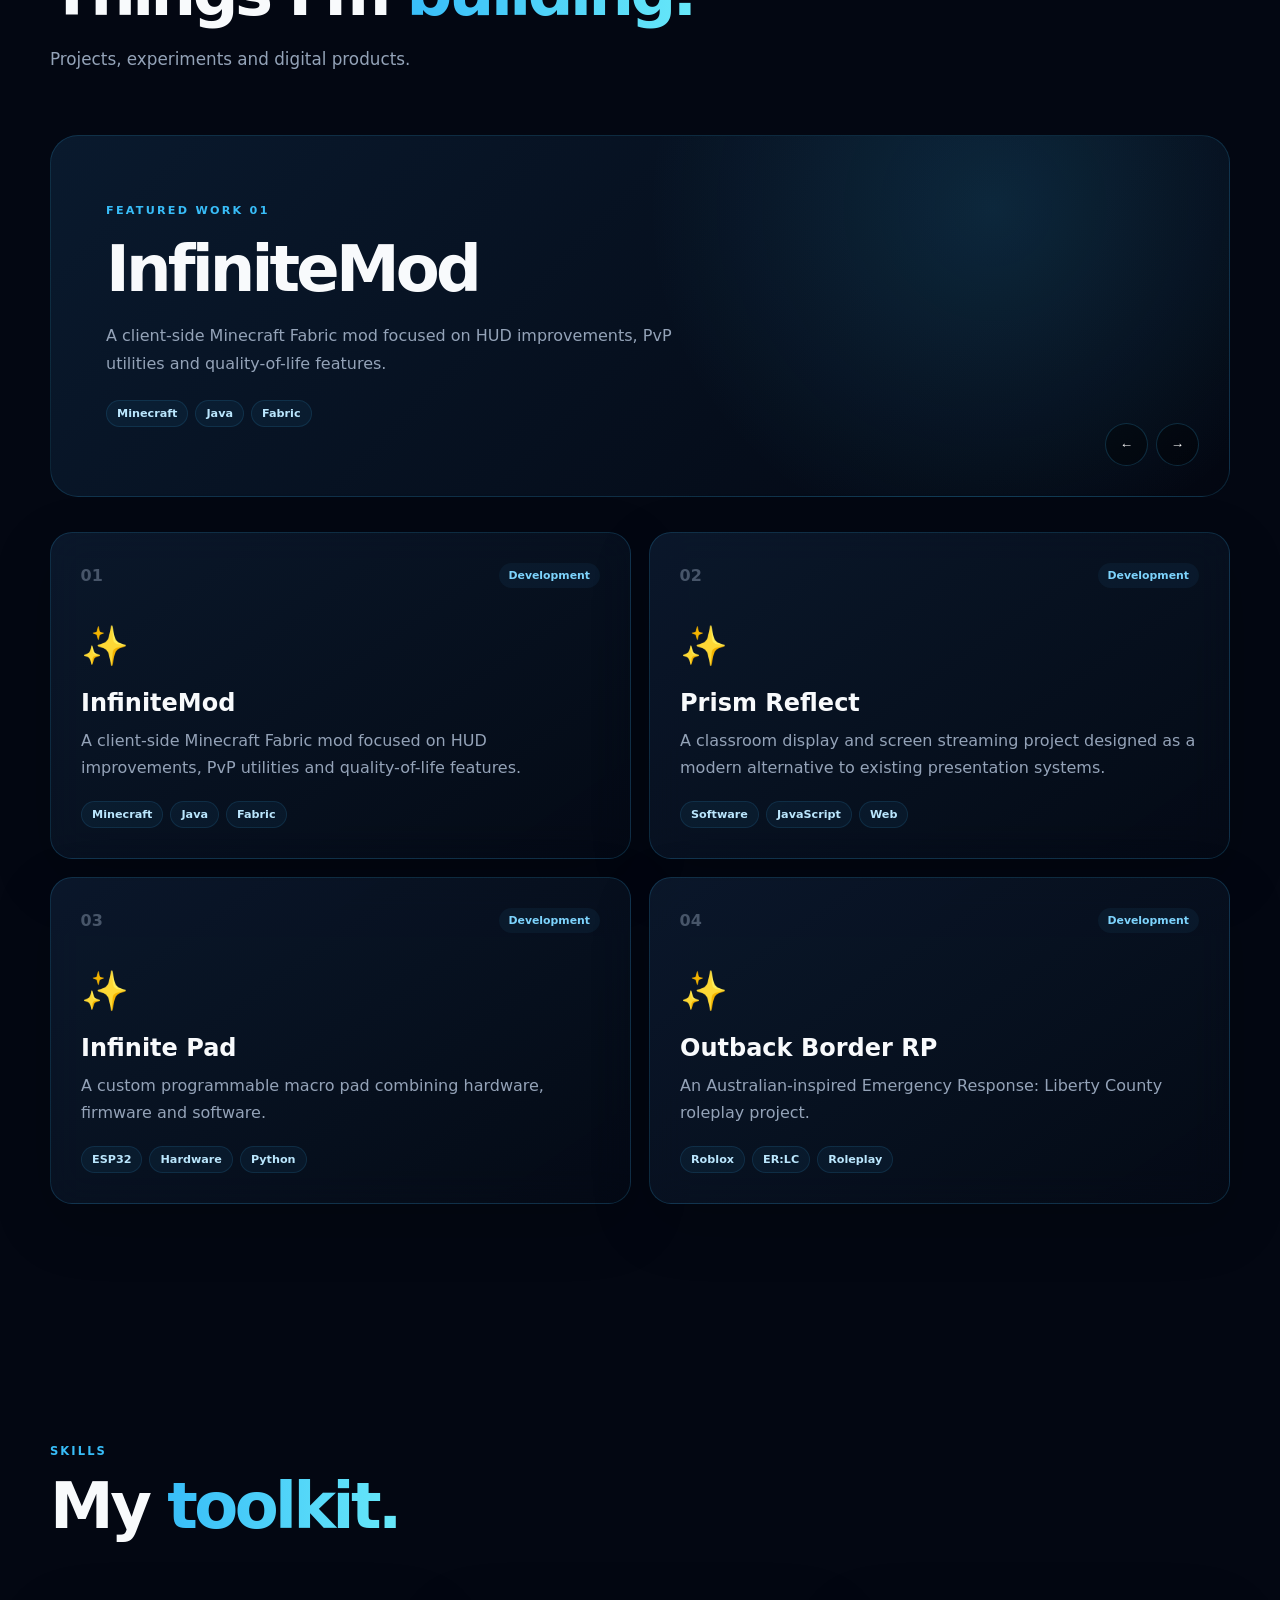
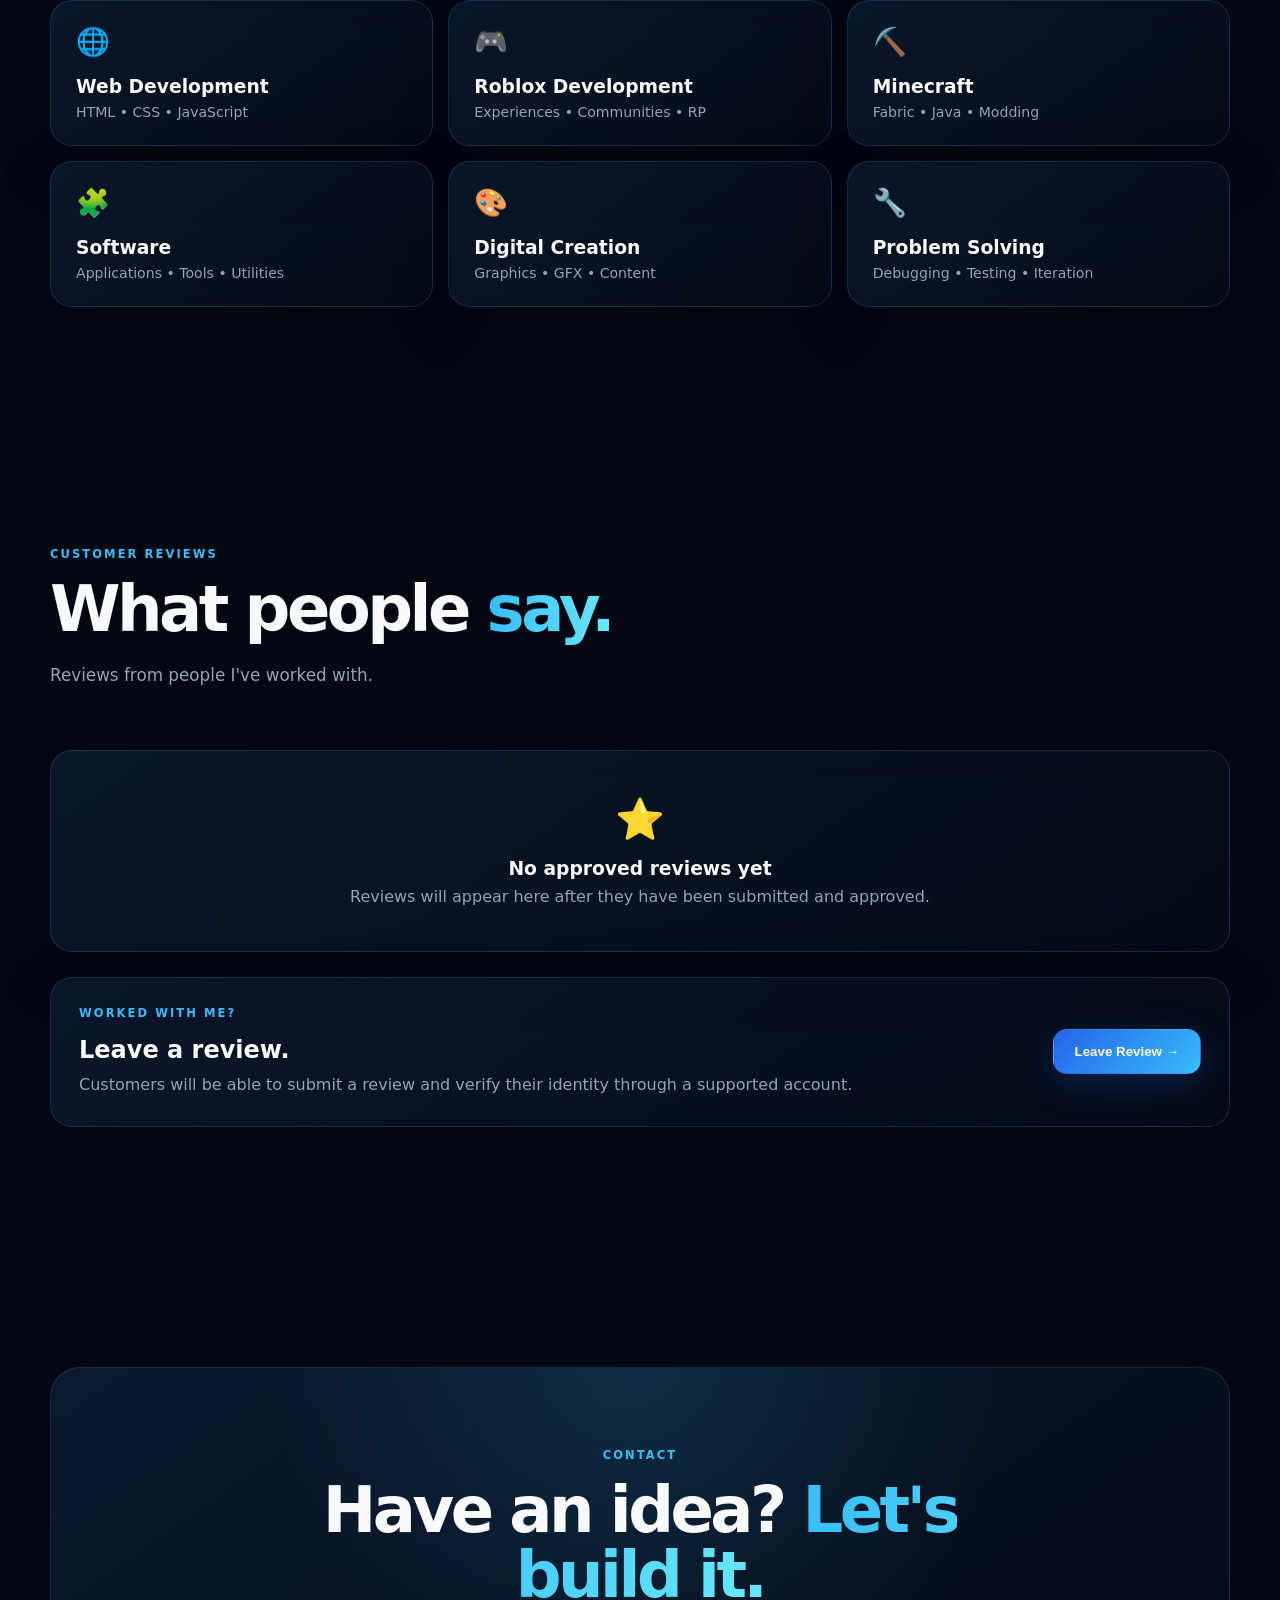
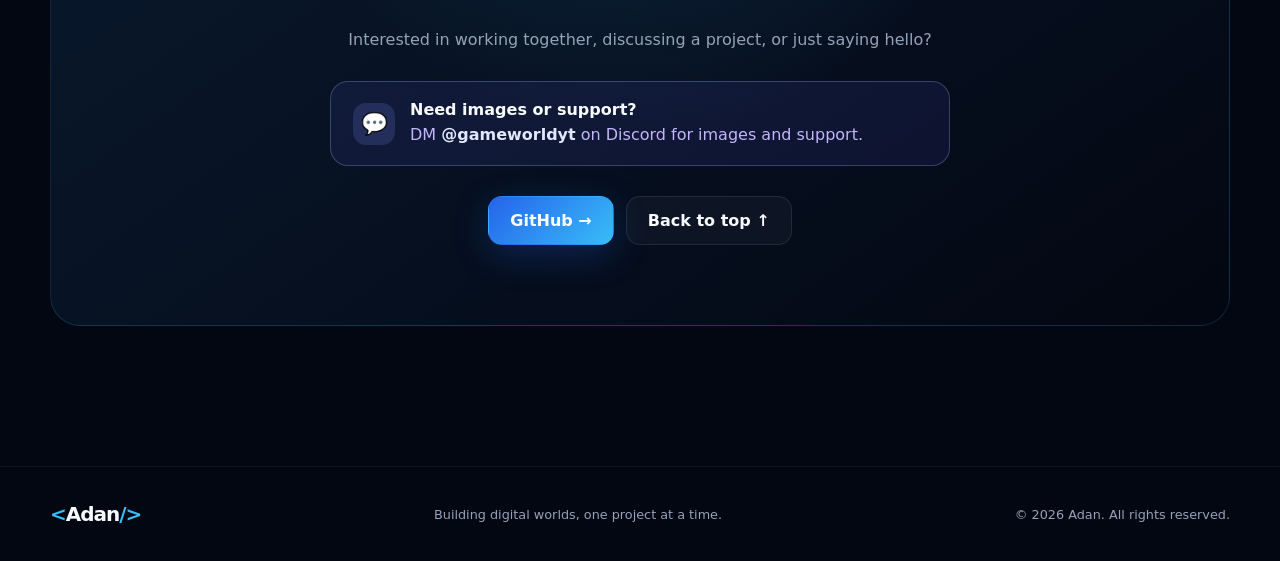
==== commit 2d7d39f6: "Add Discord support contact section Direct visitors to DM @gameworldyt on Discord for images and sup" ====
--- a/index.html
+++ b/index.html
@@ -395,6 +395,14 @@
                     or just saying hello?
                 </p>
 
+                <div class="discord-support">
+                    <span class="discord-support-icon" aria-hidden="true">💬</span>
+                    <div>
+                        <h3>Need images or support?</h3>
+                        <p>DM <strong>@gameworldyt</strong> on Discord for images and support.</p>
+                    </div>
+                </div>
+
                 <div class="contact-buttons">
 
                     <a
--- a/style.css
+++ b/style.css
@@ -1321,6 +1321,44 @@
     color: #a5b4fc;
 
     font-weight: 800;
+}
+
+.discord-support {
+    width: min(620px, 100%);
+    margin: 28px auto 0;
+    padding: 18px 22px;
+    display: flex;
+    align-items: center;
+    gap: 15px;
+    text-align: left;
+    border: 1px solid rgba(165, 180, 252, 0.28);
+    border-radius: 18px;
+    background: rgba(99, 102, 241, 0.1);
+}
+
+.discord-support-icon {
+    display: grid;
+    width: 42px;
+    height: 42px;
+    flex: 0 0 42px;
+    place-items: center;
+    border-radius: 13px;
+    background: rgba(129, 140, 248, 0.18);
+    font-size: 1.35rem;
+}
+
+.discord-support h3 {
+    margin-bottom: 4px;
+    font-size: 1rem;
+}
+
+.discord-support p {
+    color: #c4b5fd;
+    line-height: 1.5;
+}
+
+.discord-support strong {
+    color: #e0e7ff;
 }
 
 /* ==========================================
@@ -1498,6 +1536,11 @@
         align-items: stretch;
     }
 
+    .discord-support {
+        align-items: flex-start;
+        text-align: left;
+    }
+
     .navbar {
         width: calc(100% - 20px);
     }
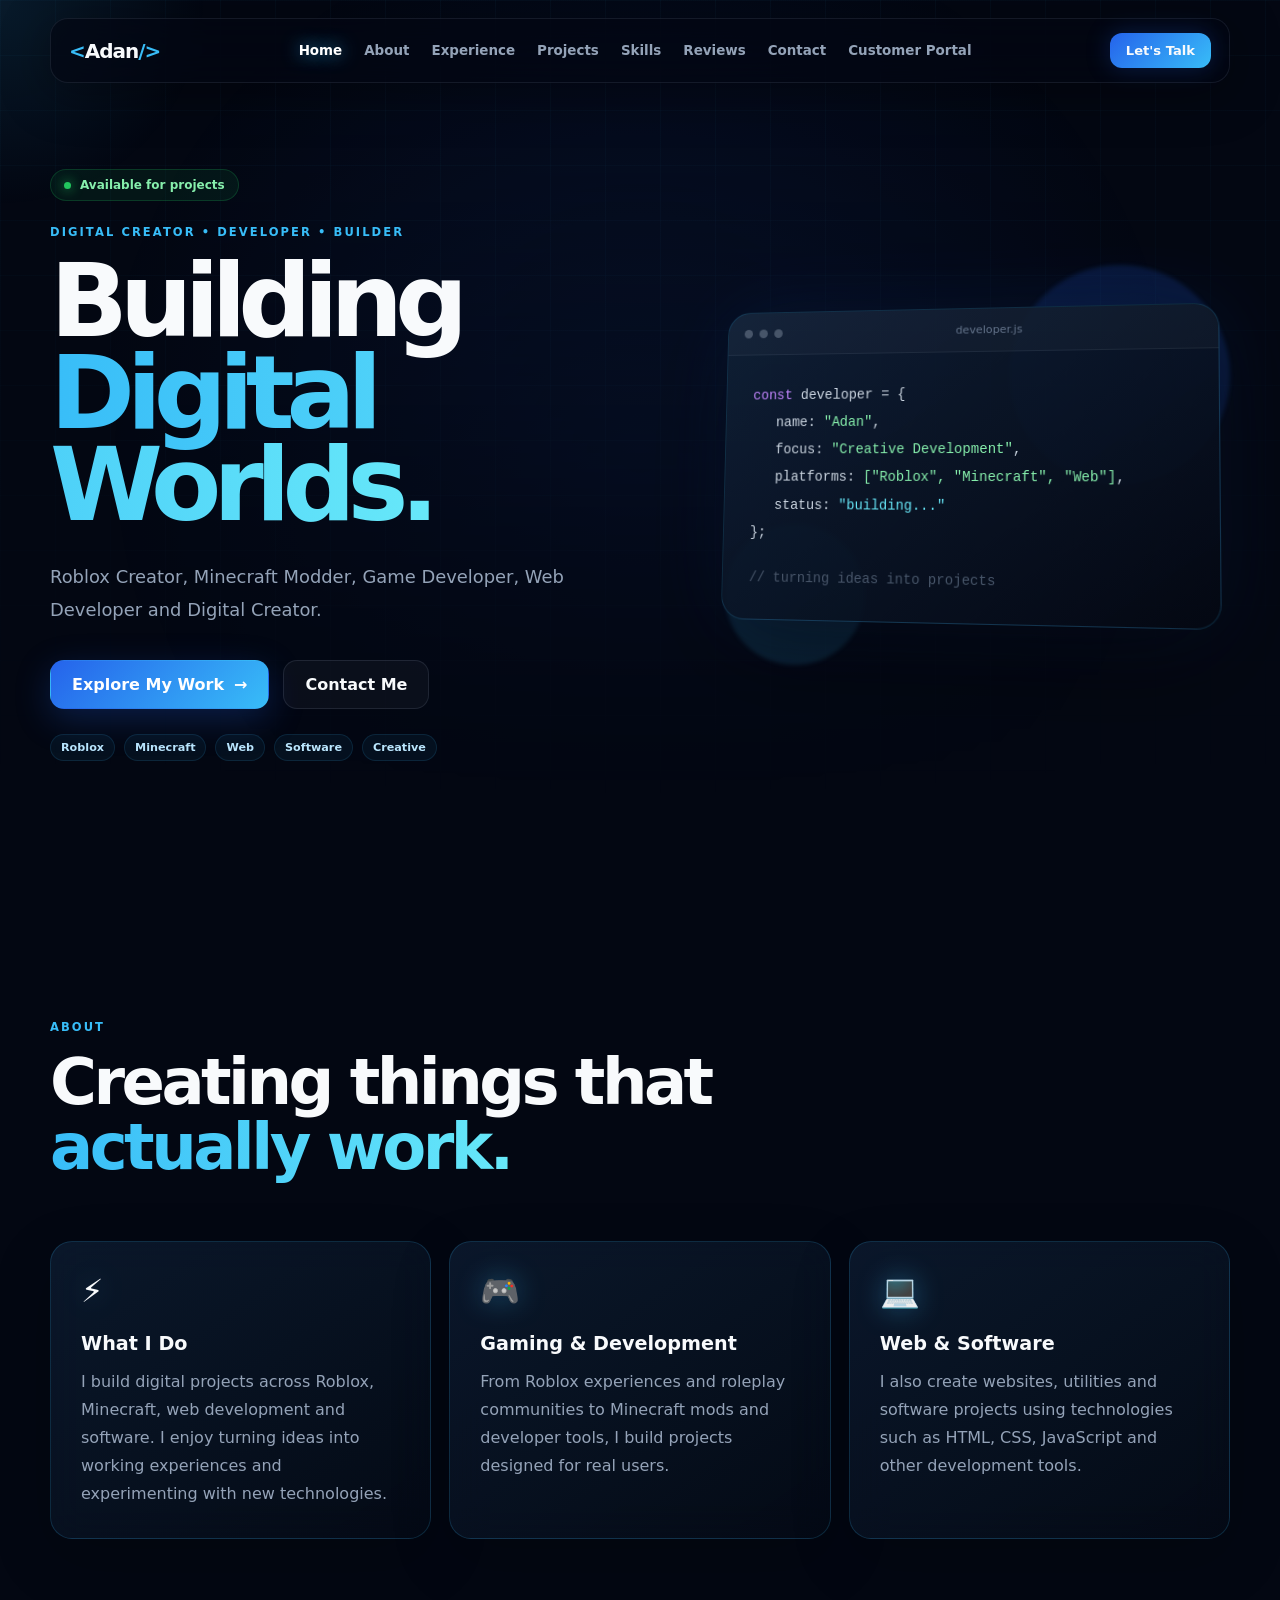
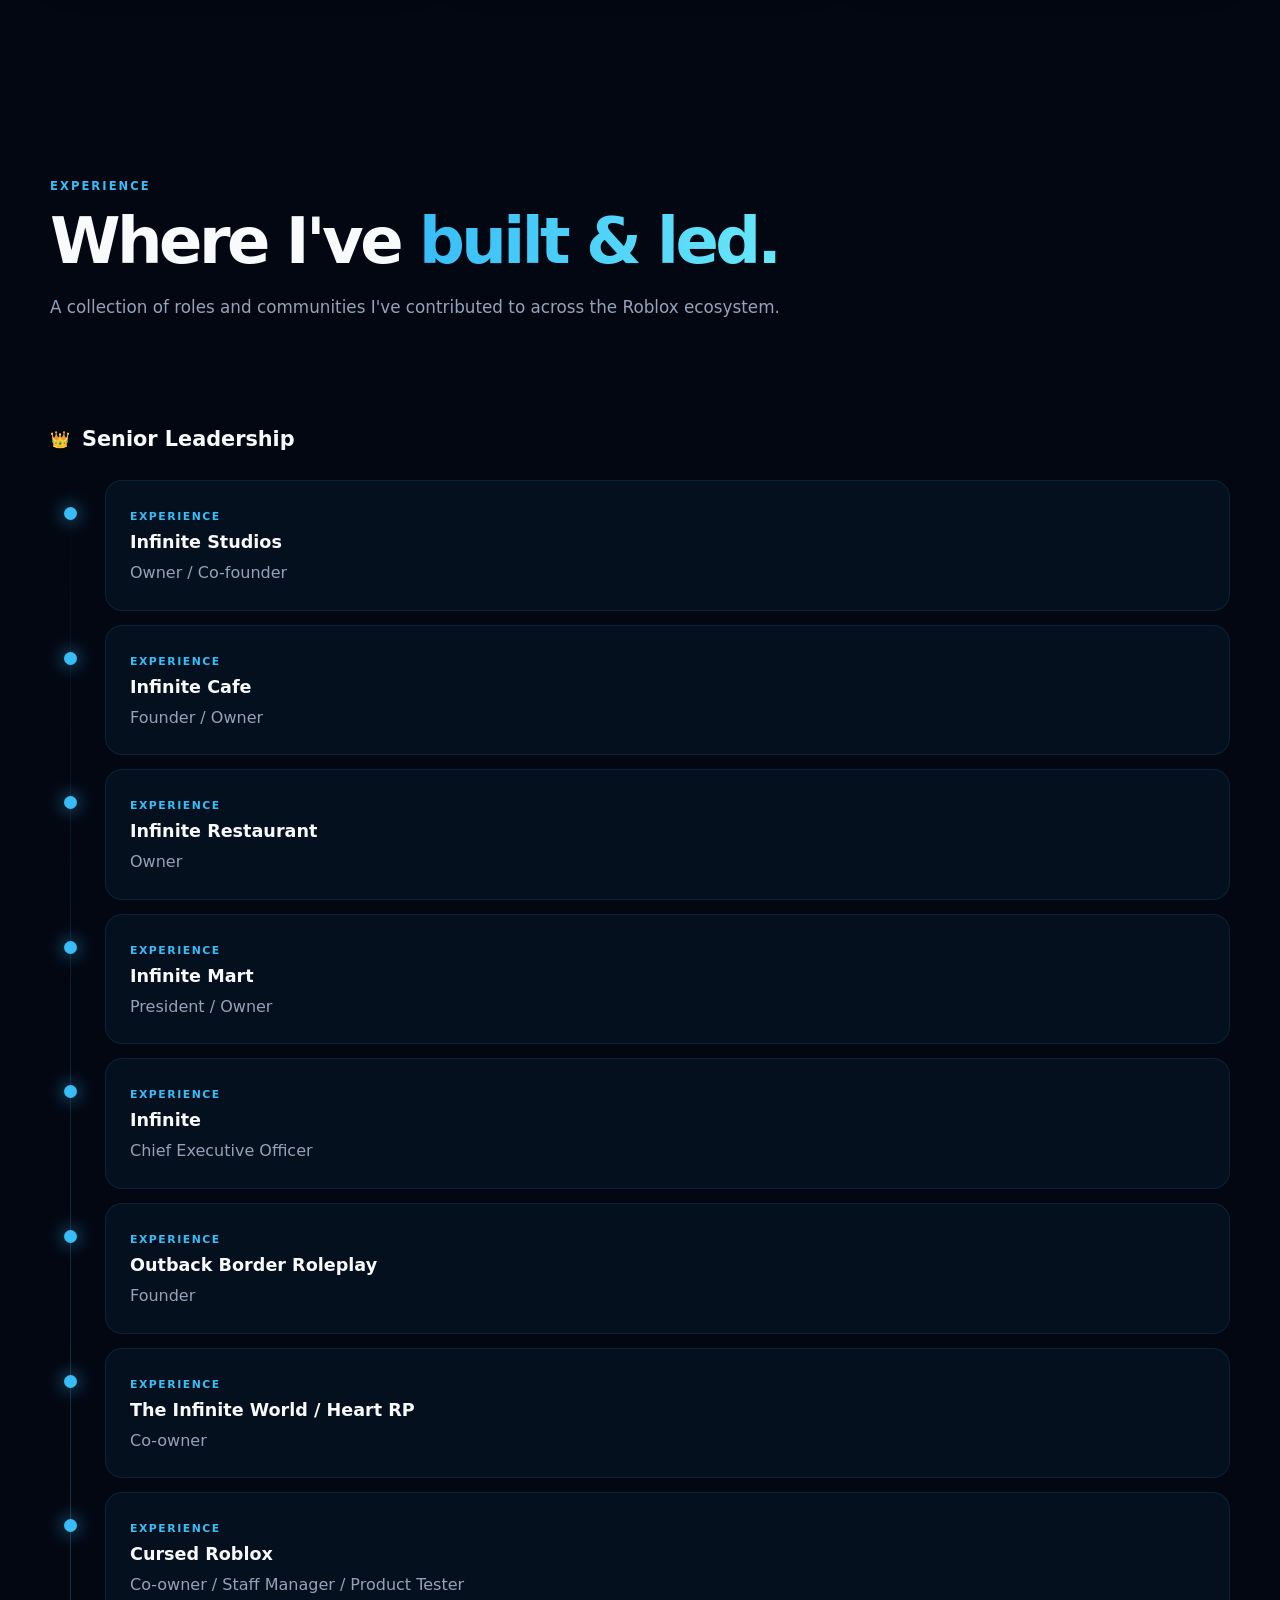
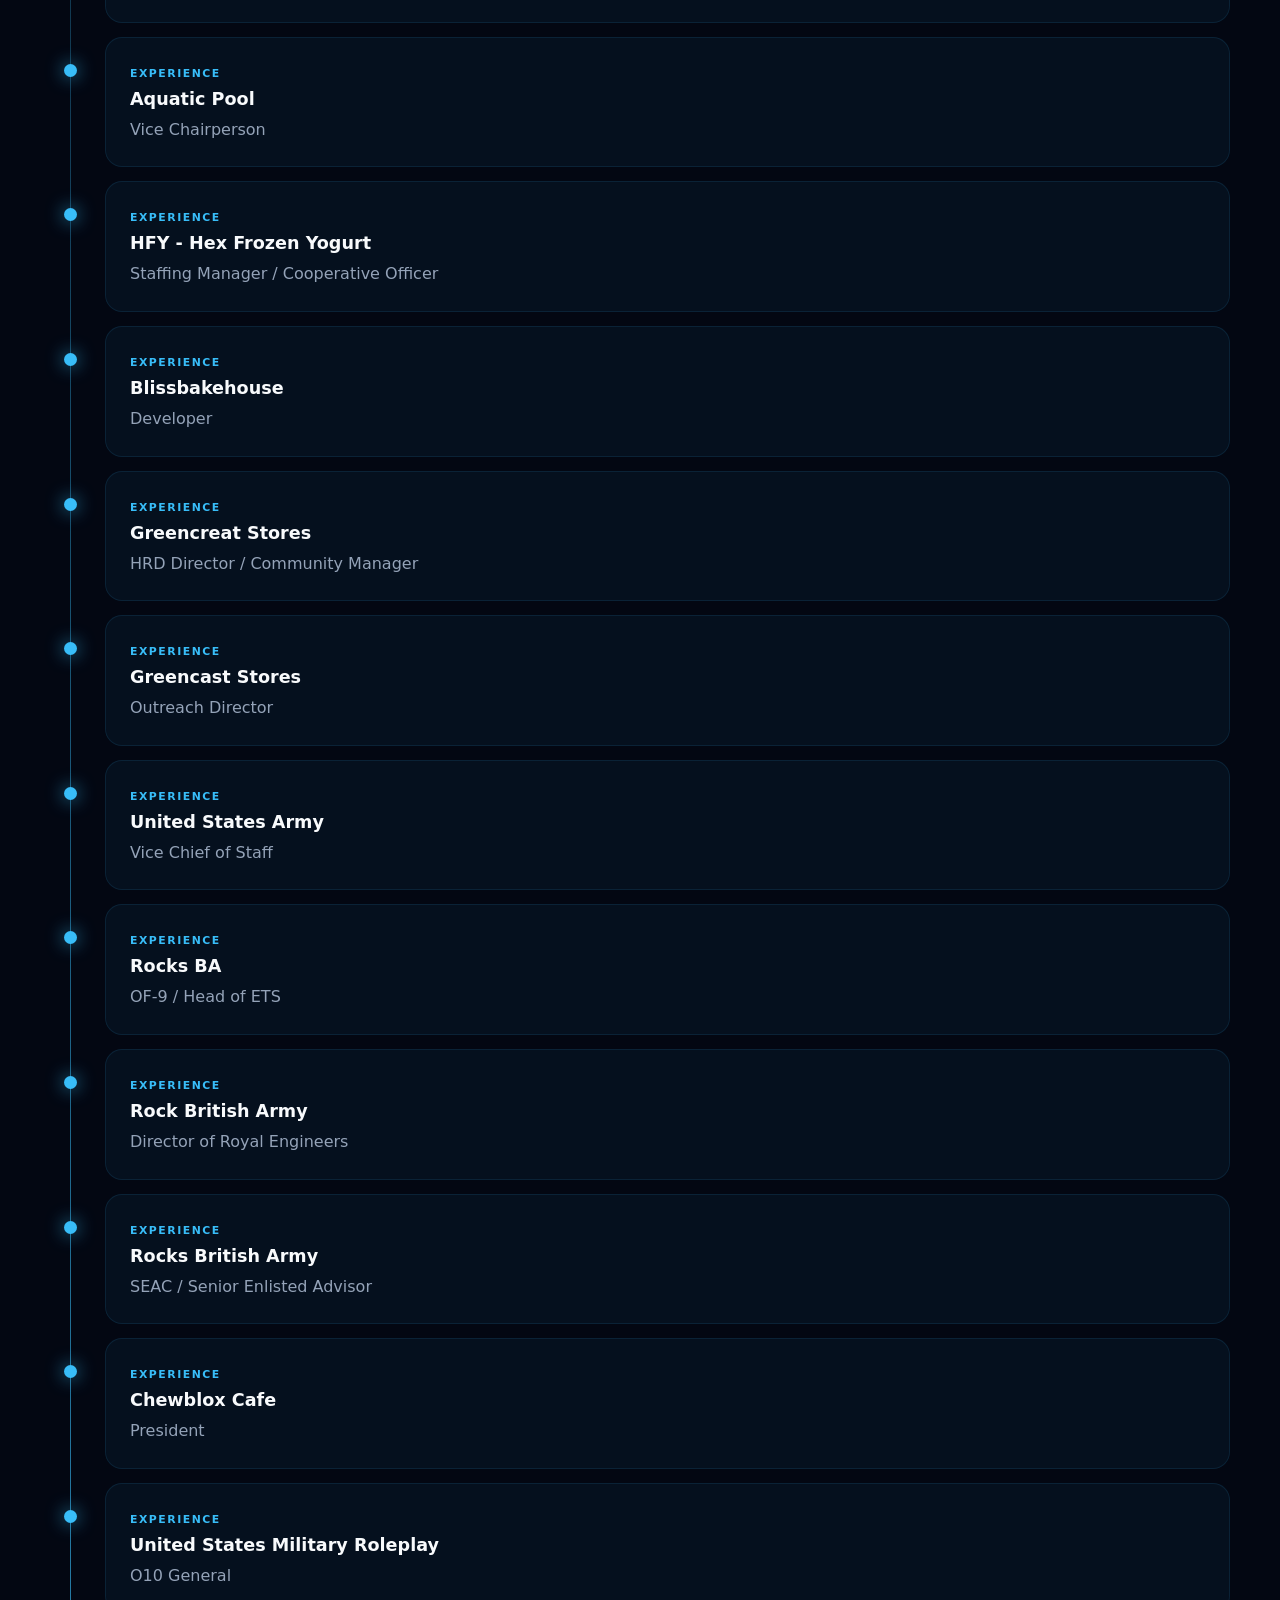
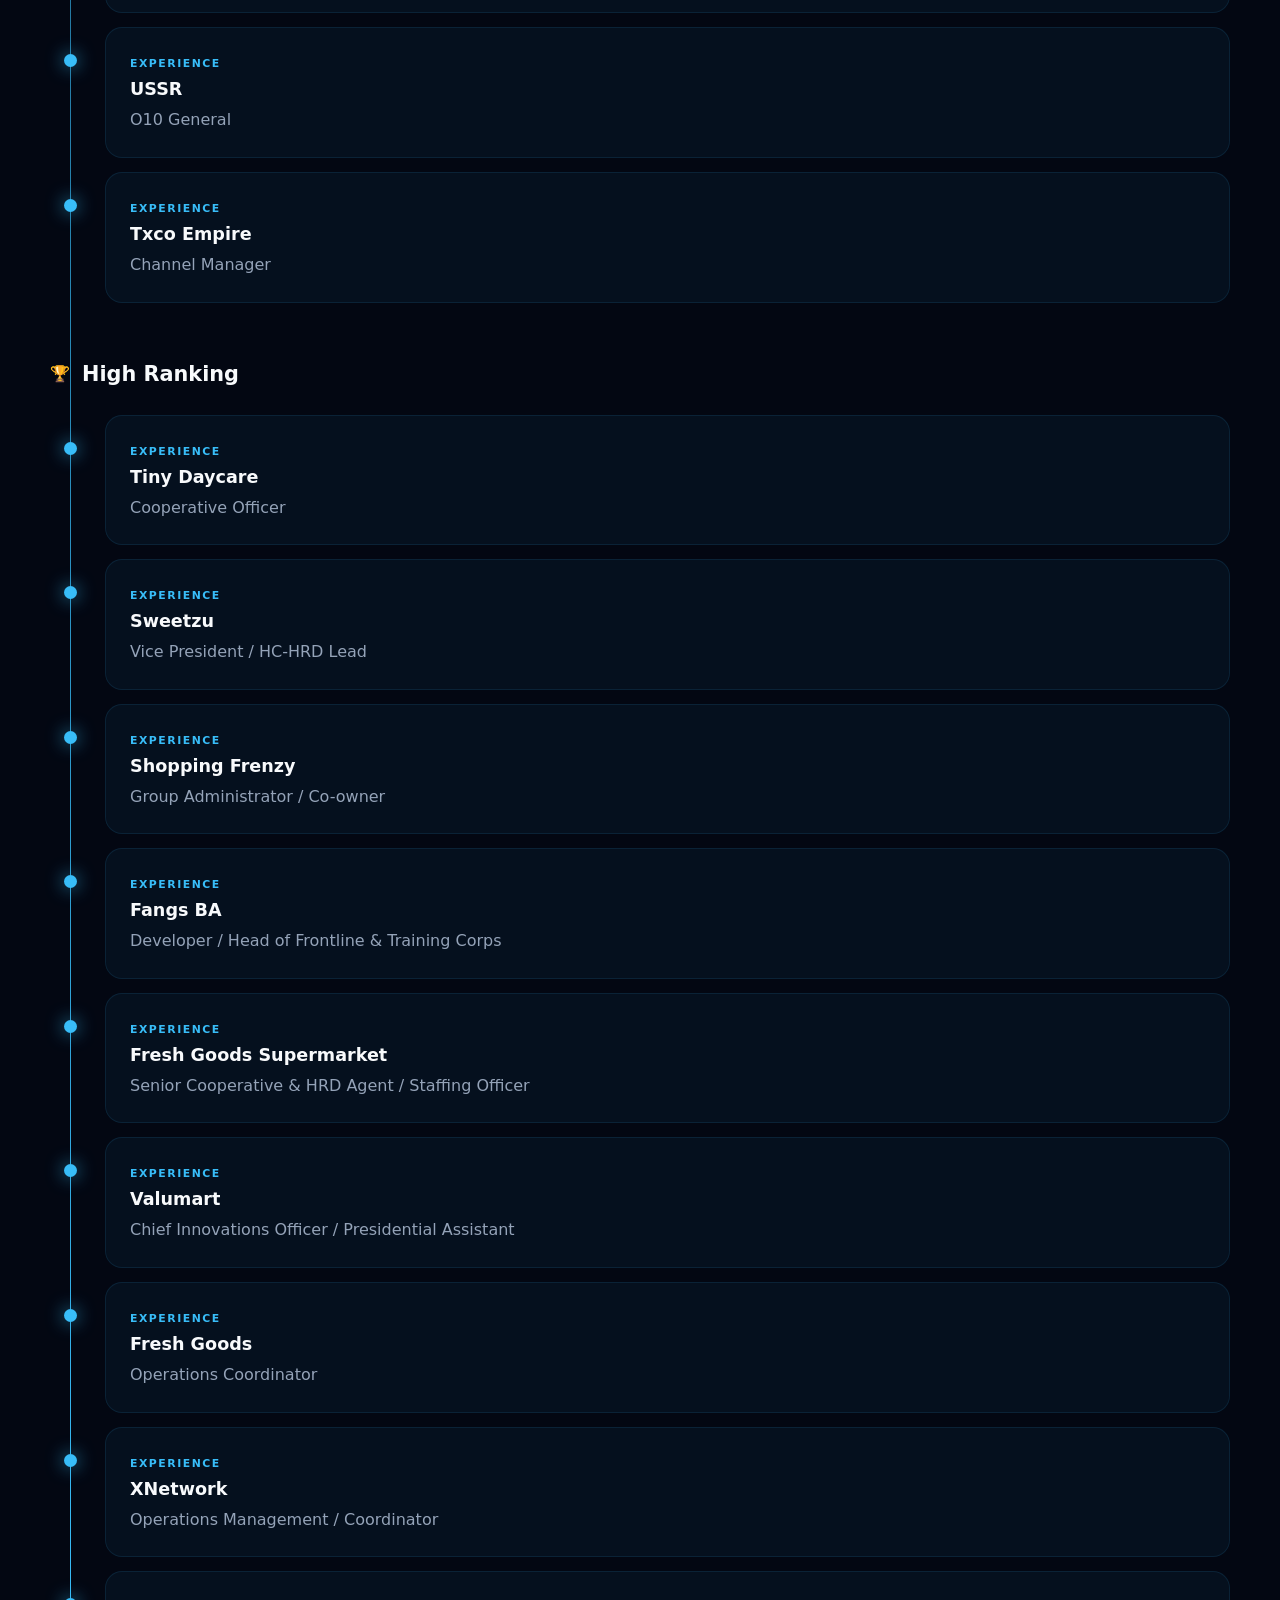
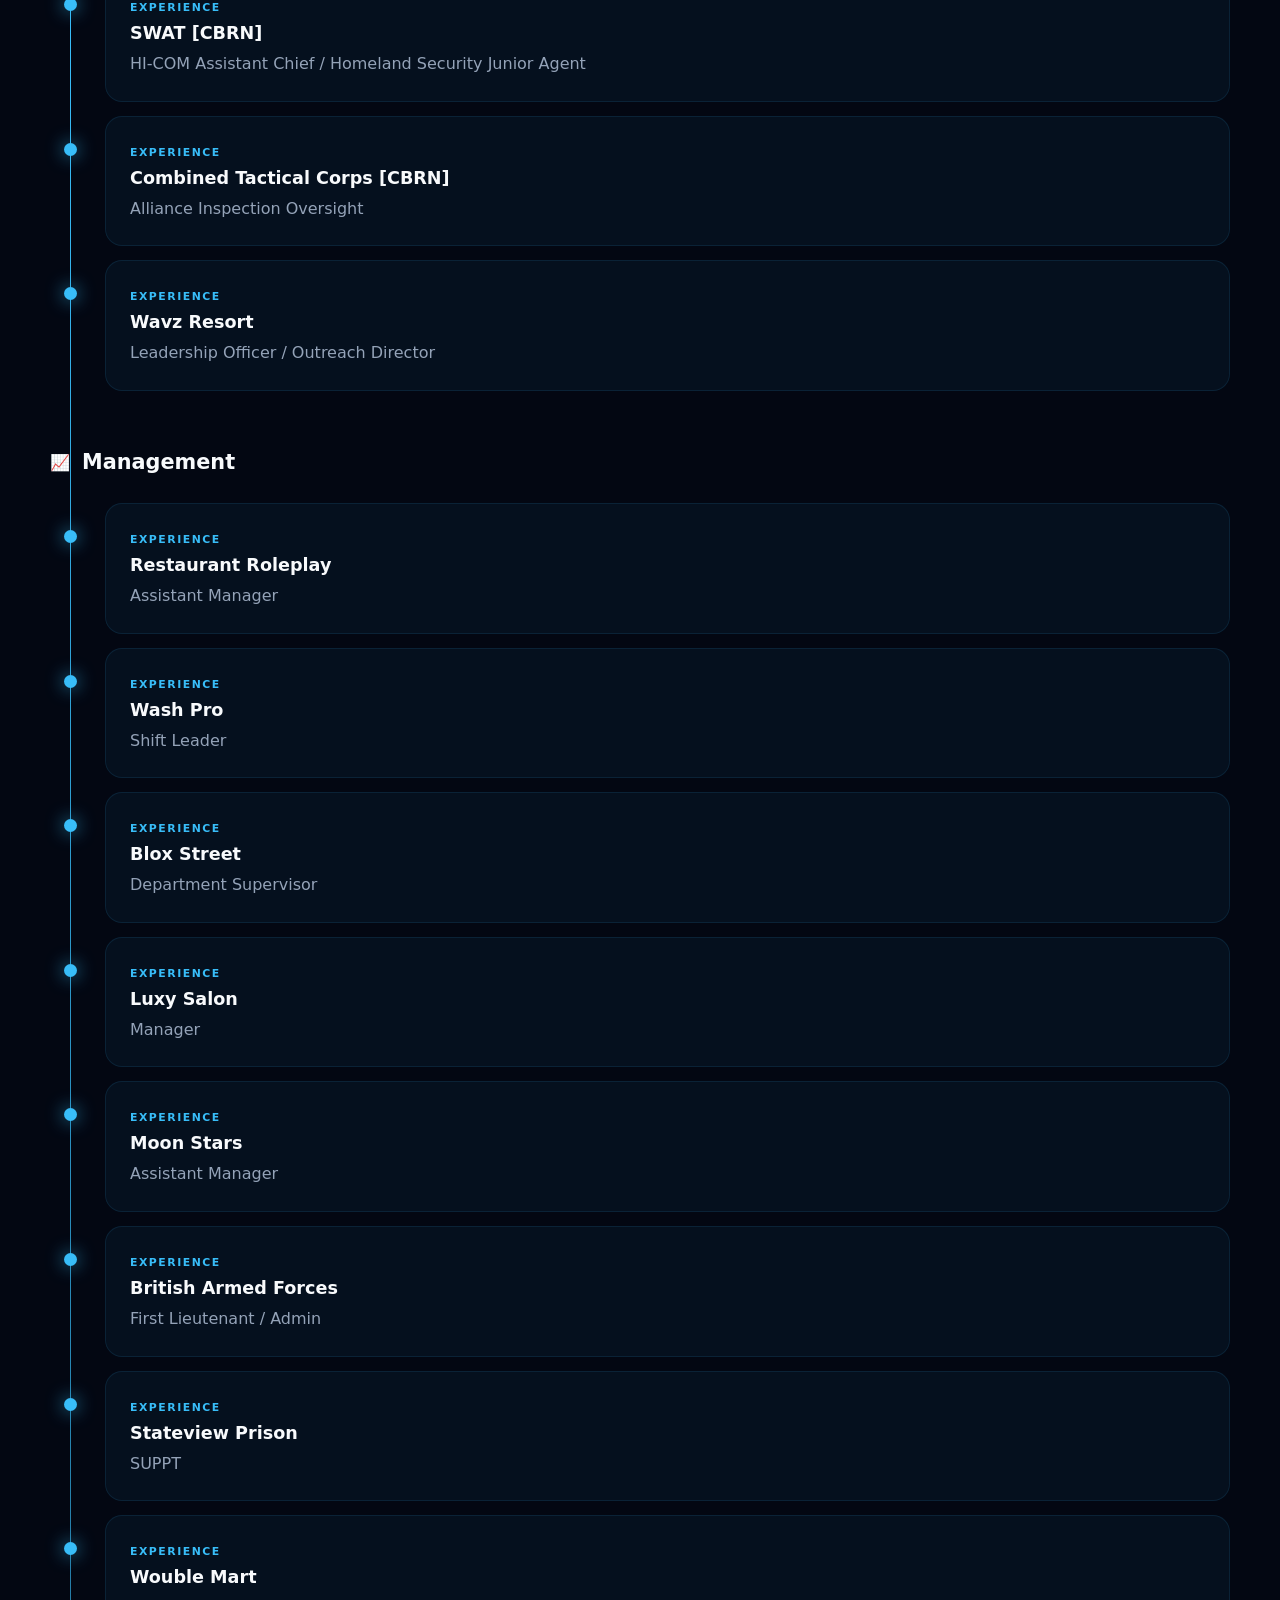
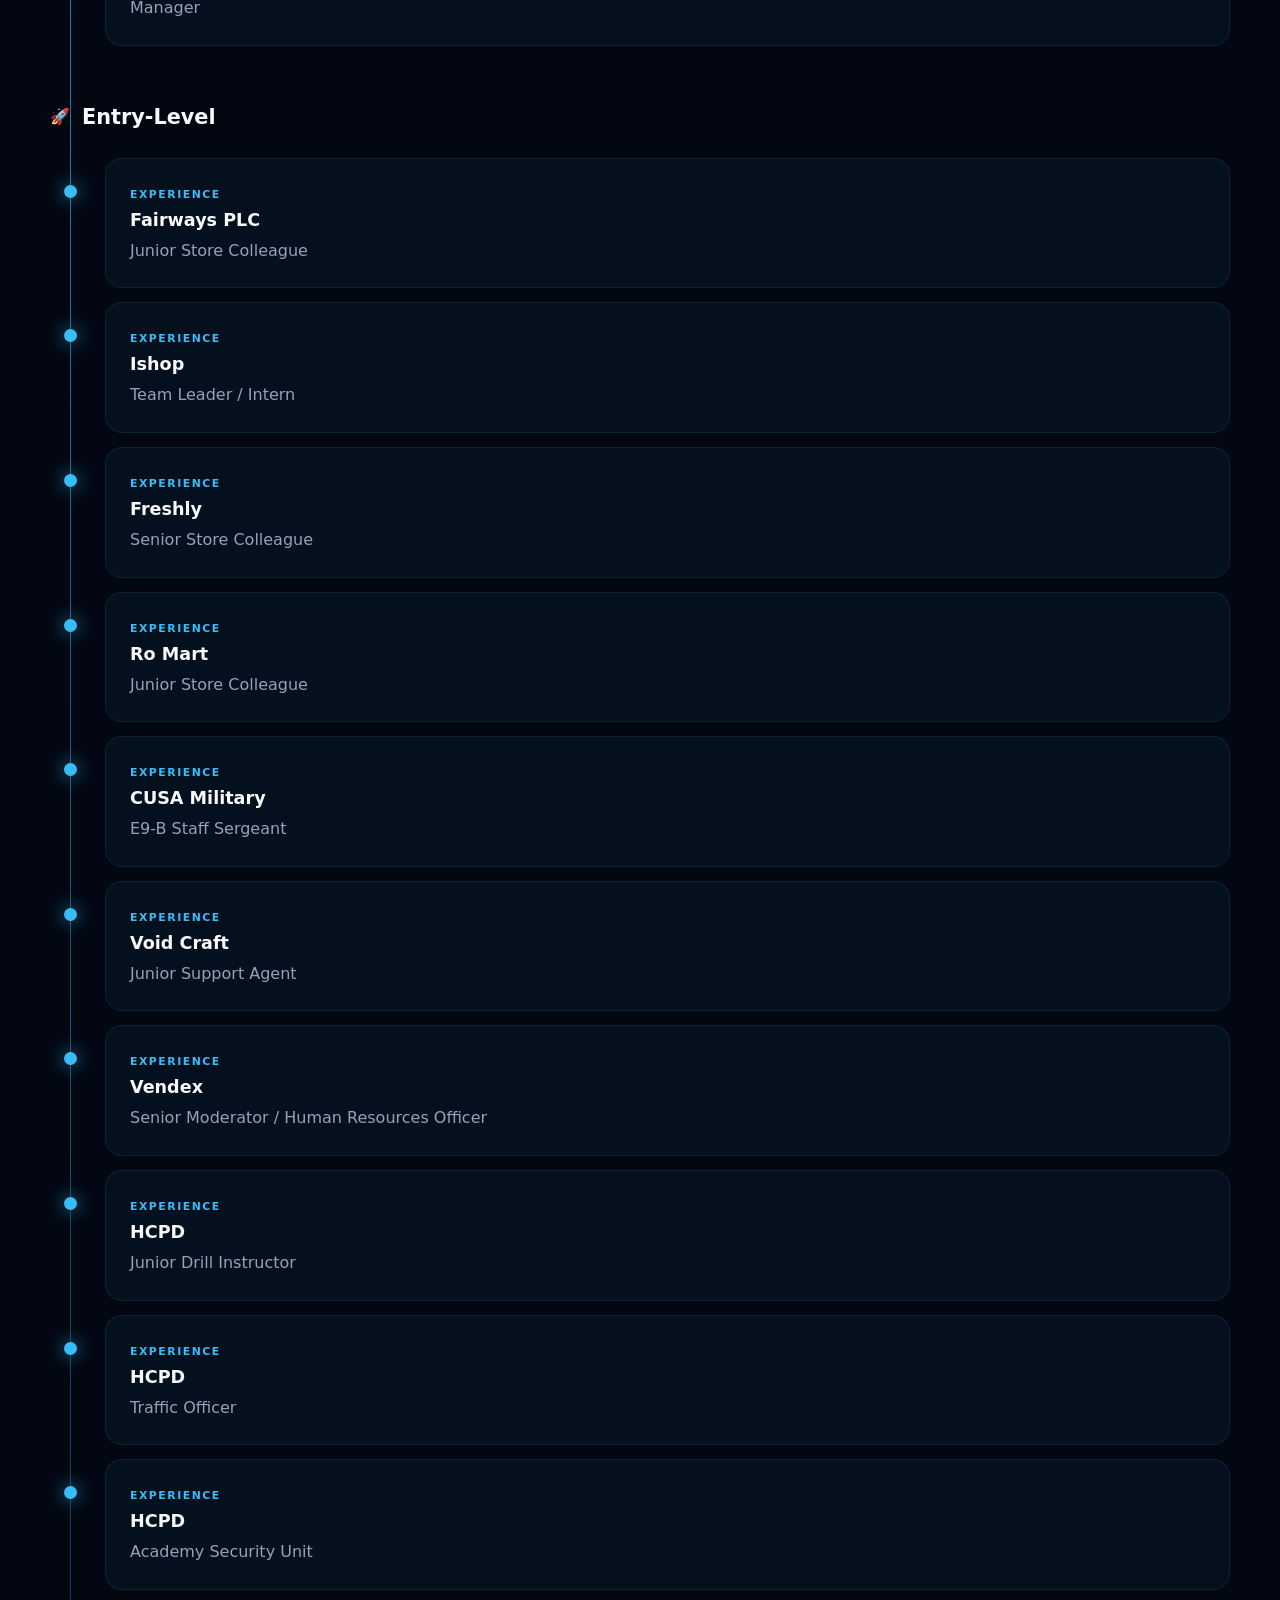
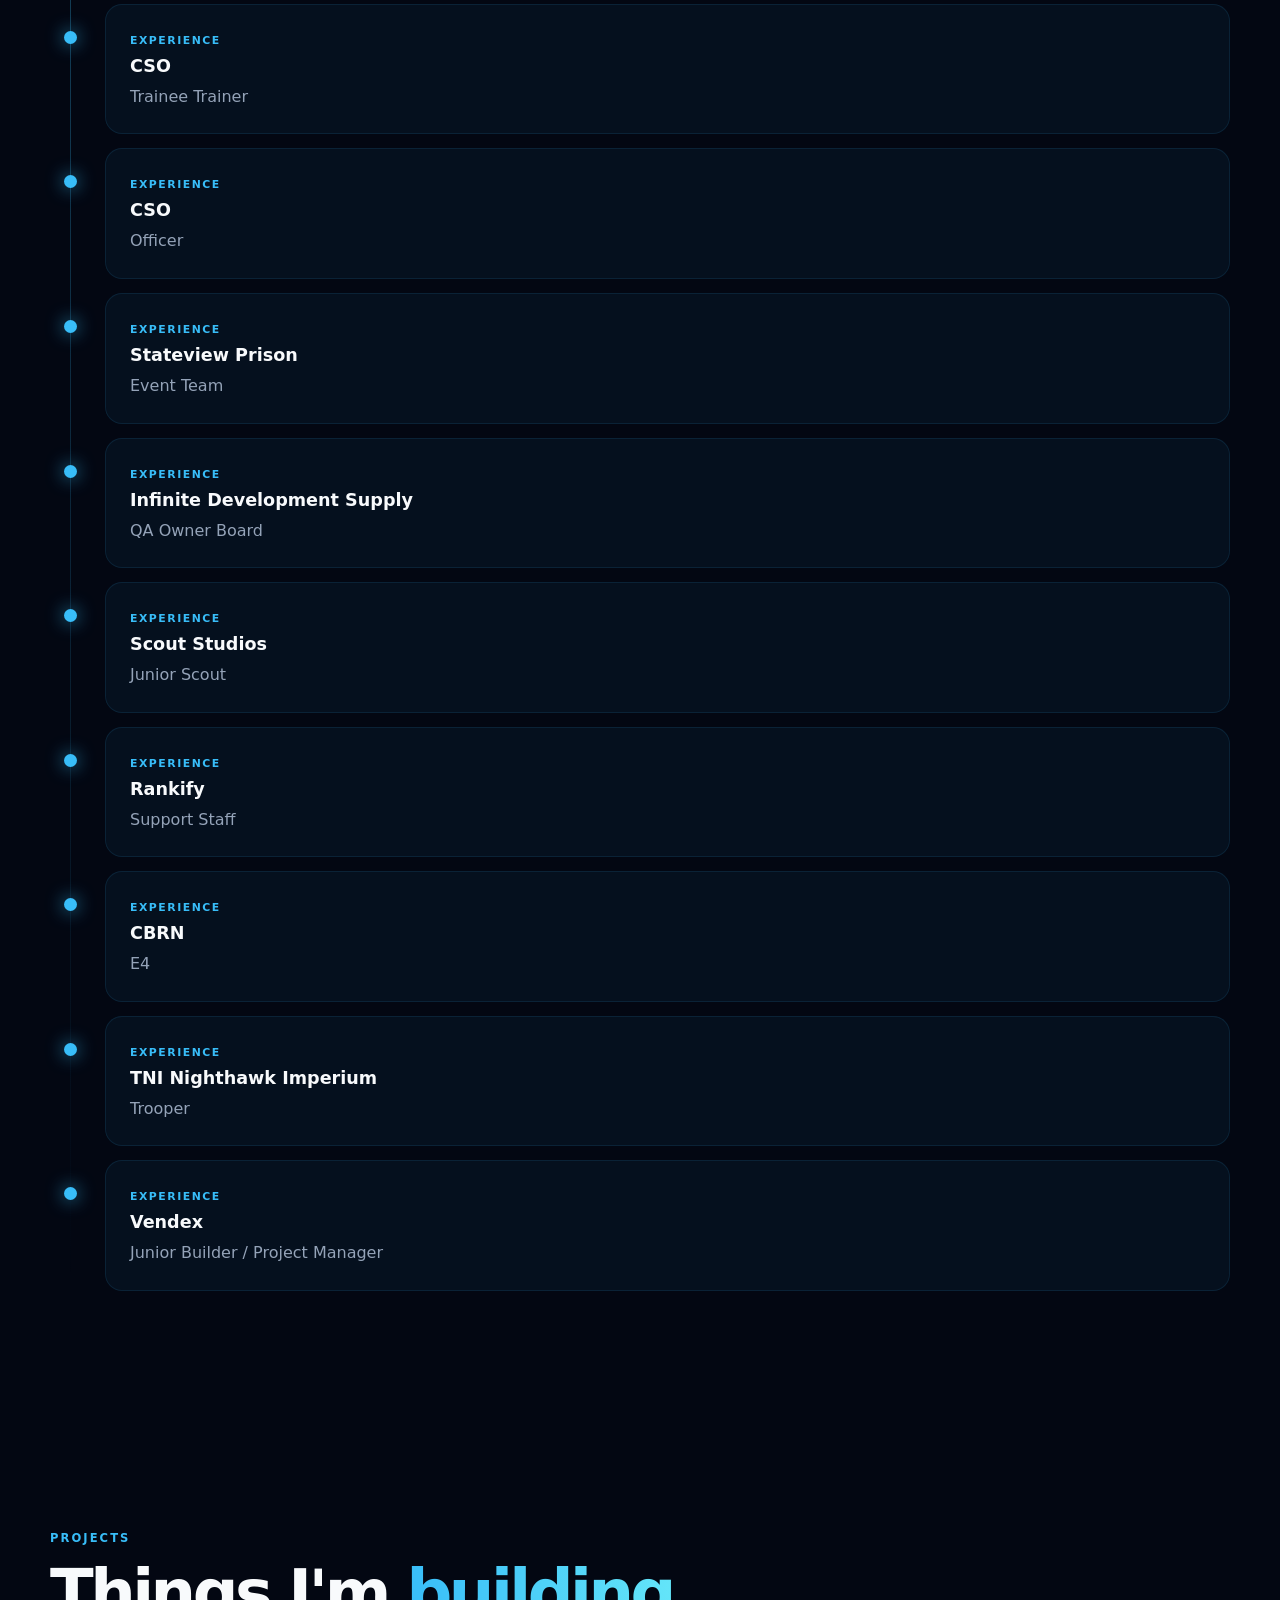
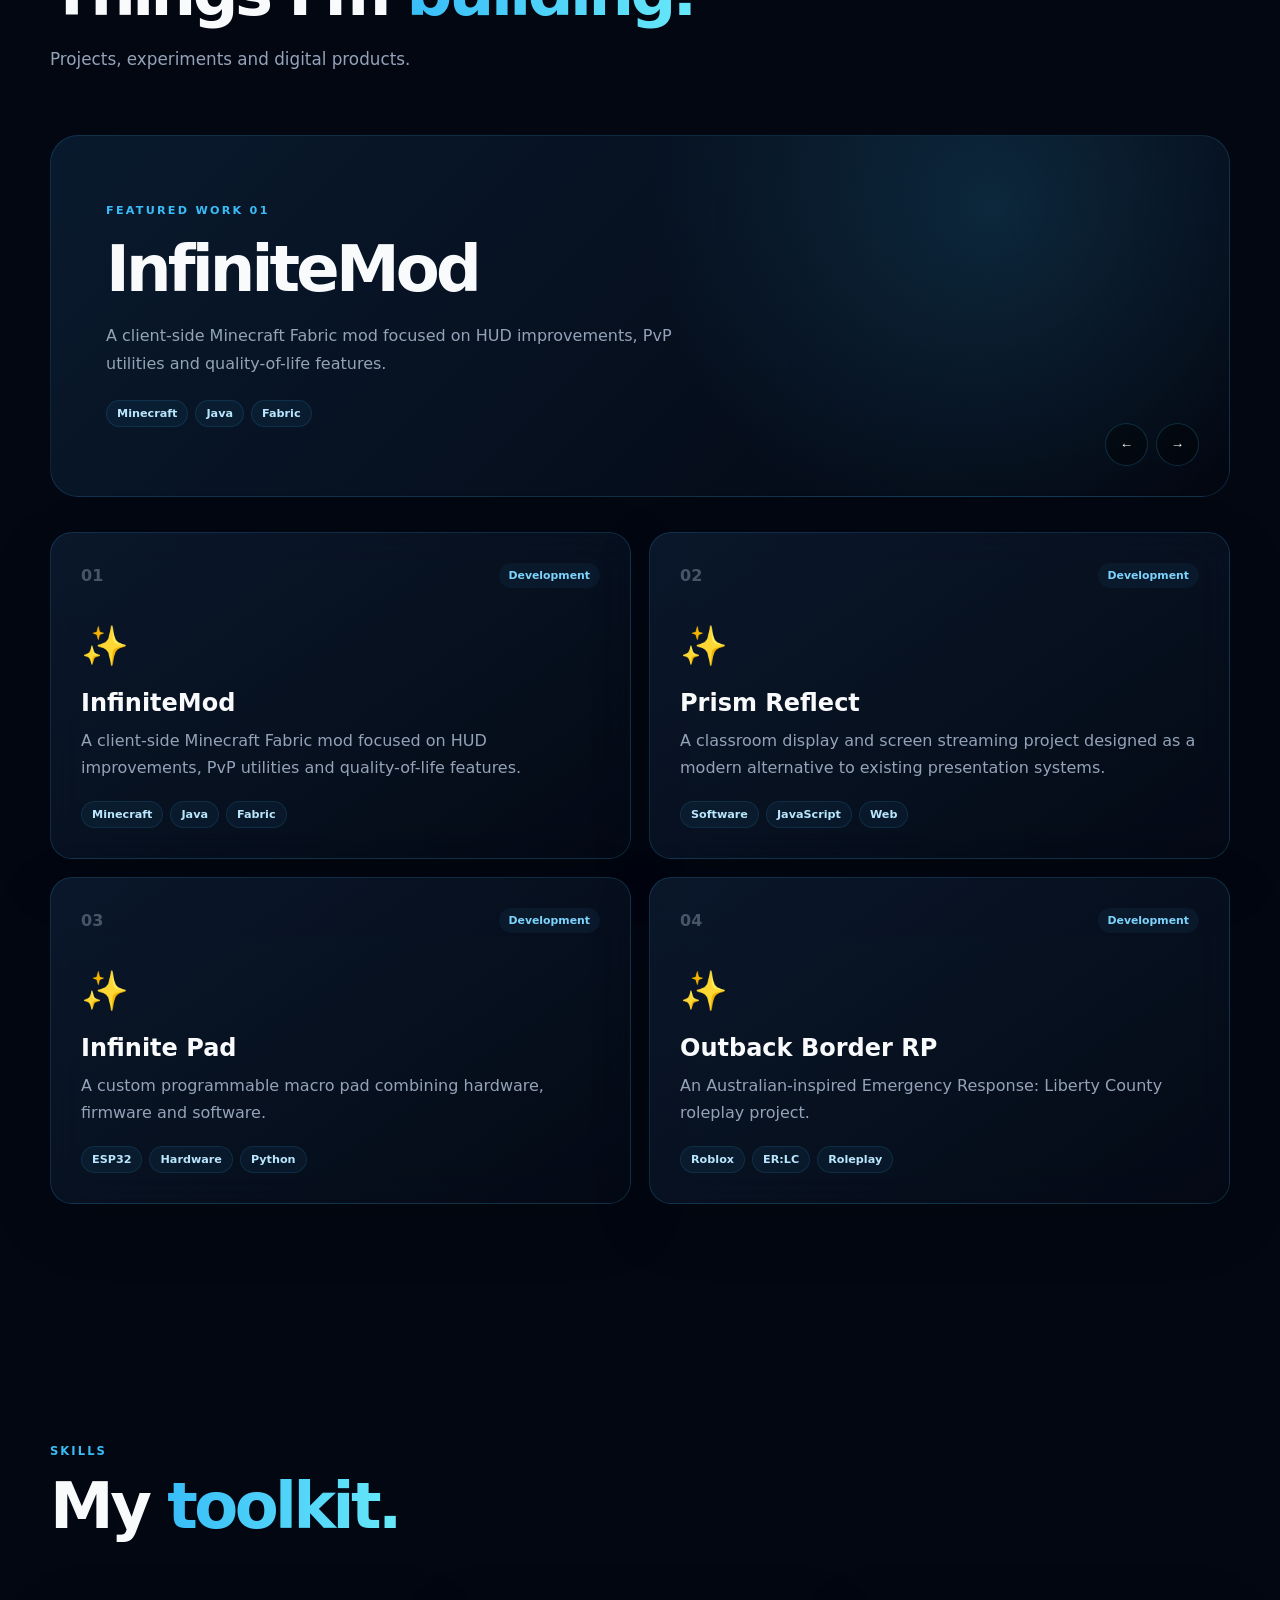
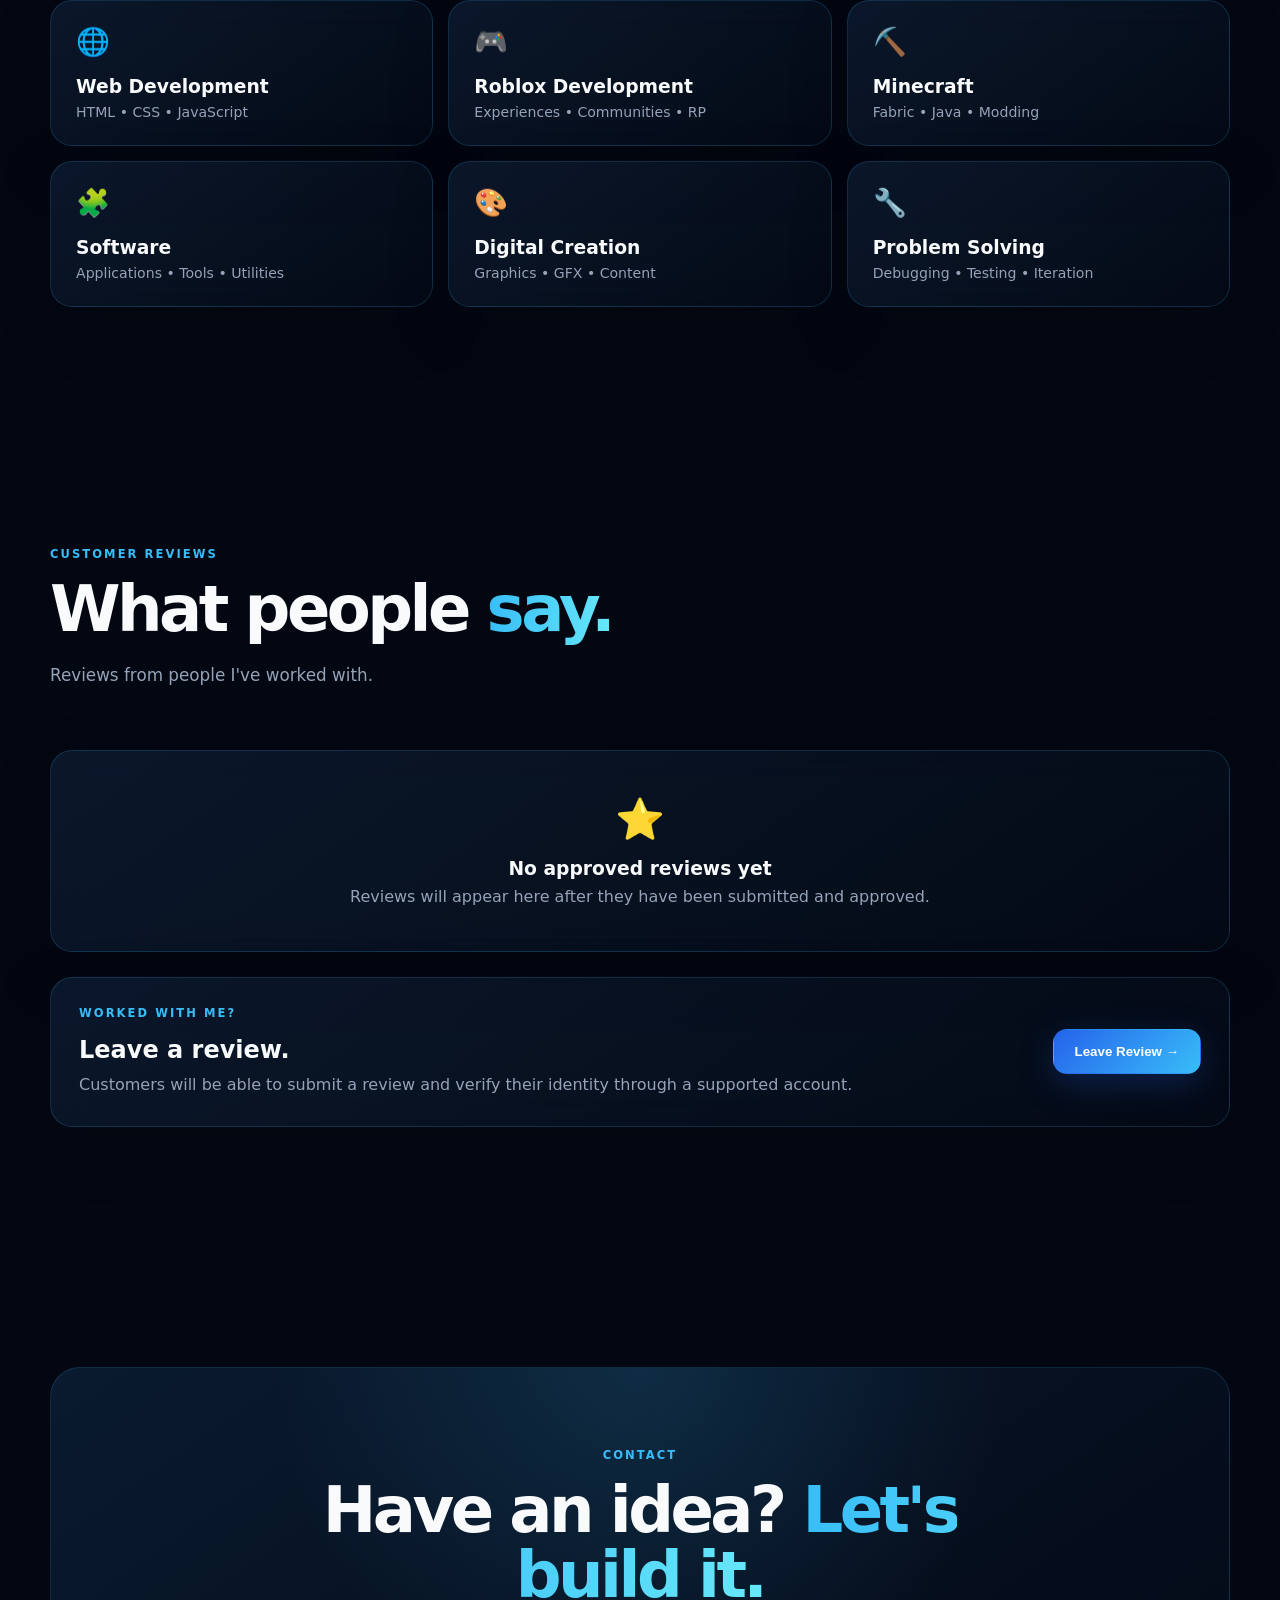
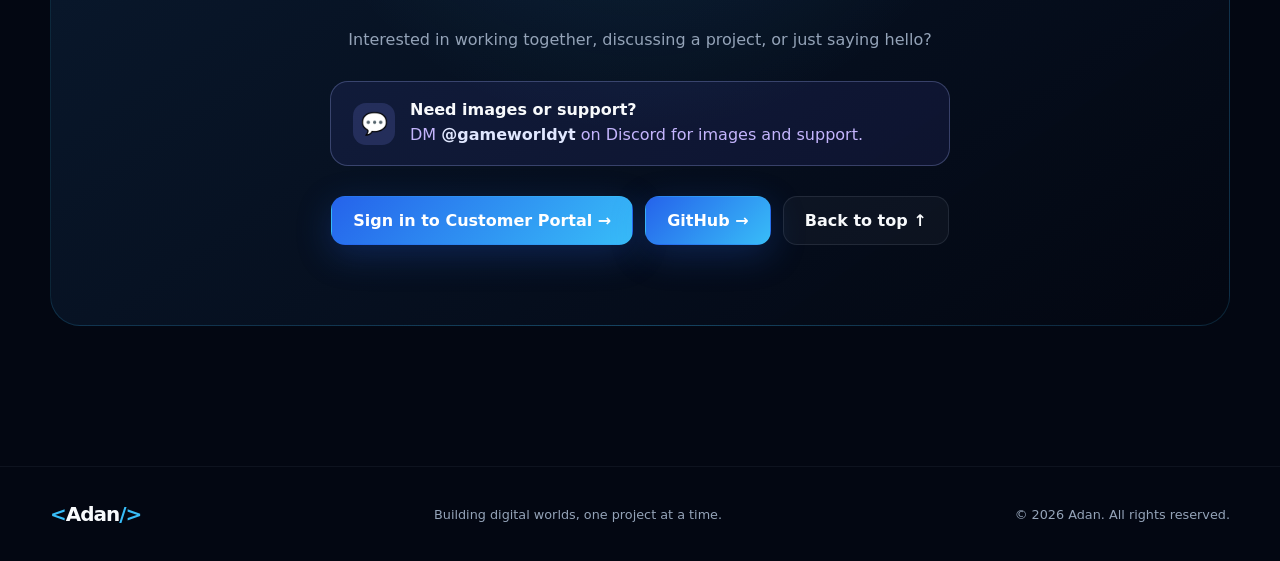
==== commit 520fb319: "Add customer portal sign-in button Make the customer portal easy to access from the main navigation " ====
--- a/index.html
+++ b/index.html
@@ -32,6 +32,7 @@
             <a href="#skills">Skills</a>
             <a href="#reviews">Reviews</a>
             <a href="#contact">Contact</a>
+            <a href="portal.html">Customer Portal</a>
         </nav>
 
         <button class="menu-toggle" type="button" aria-expanded="false" aria-controls="site-navigation">
@@ -404,6 +405,13 @@
                 </div>
 
                 <div class="contact-buttons">
+
+                    <a
+                        href="portal.html"
+                        class="button primary"
+                    >
+                        Sign in to Customer Portal →
+                    </a>
 
                     <a
                         href="https://github.com/gameworldyt"
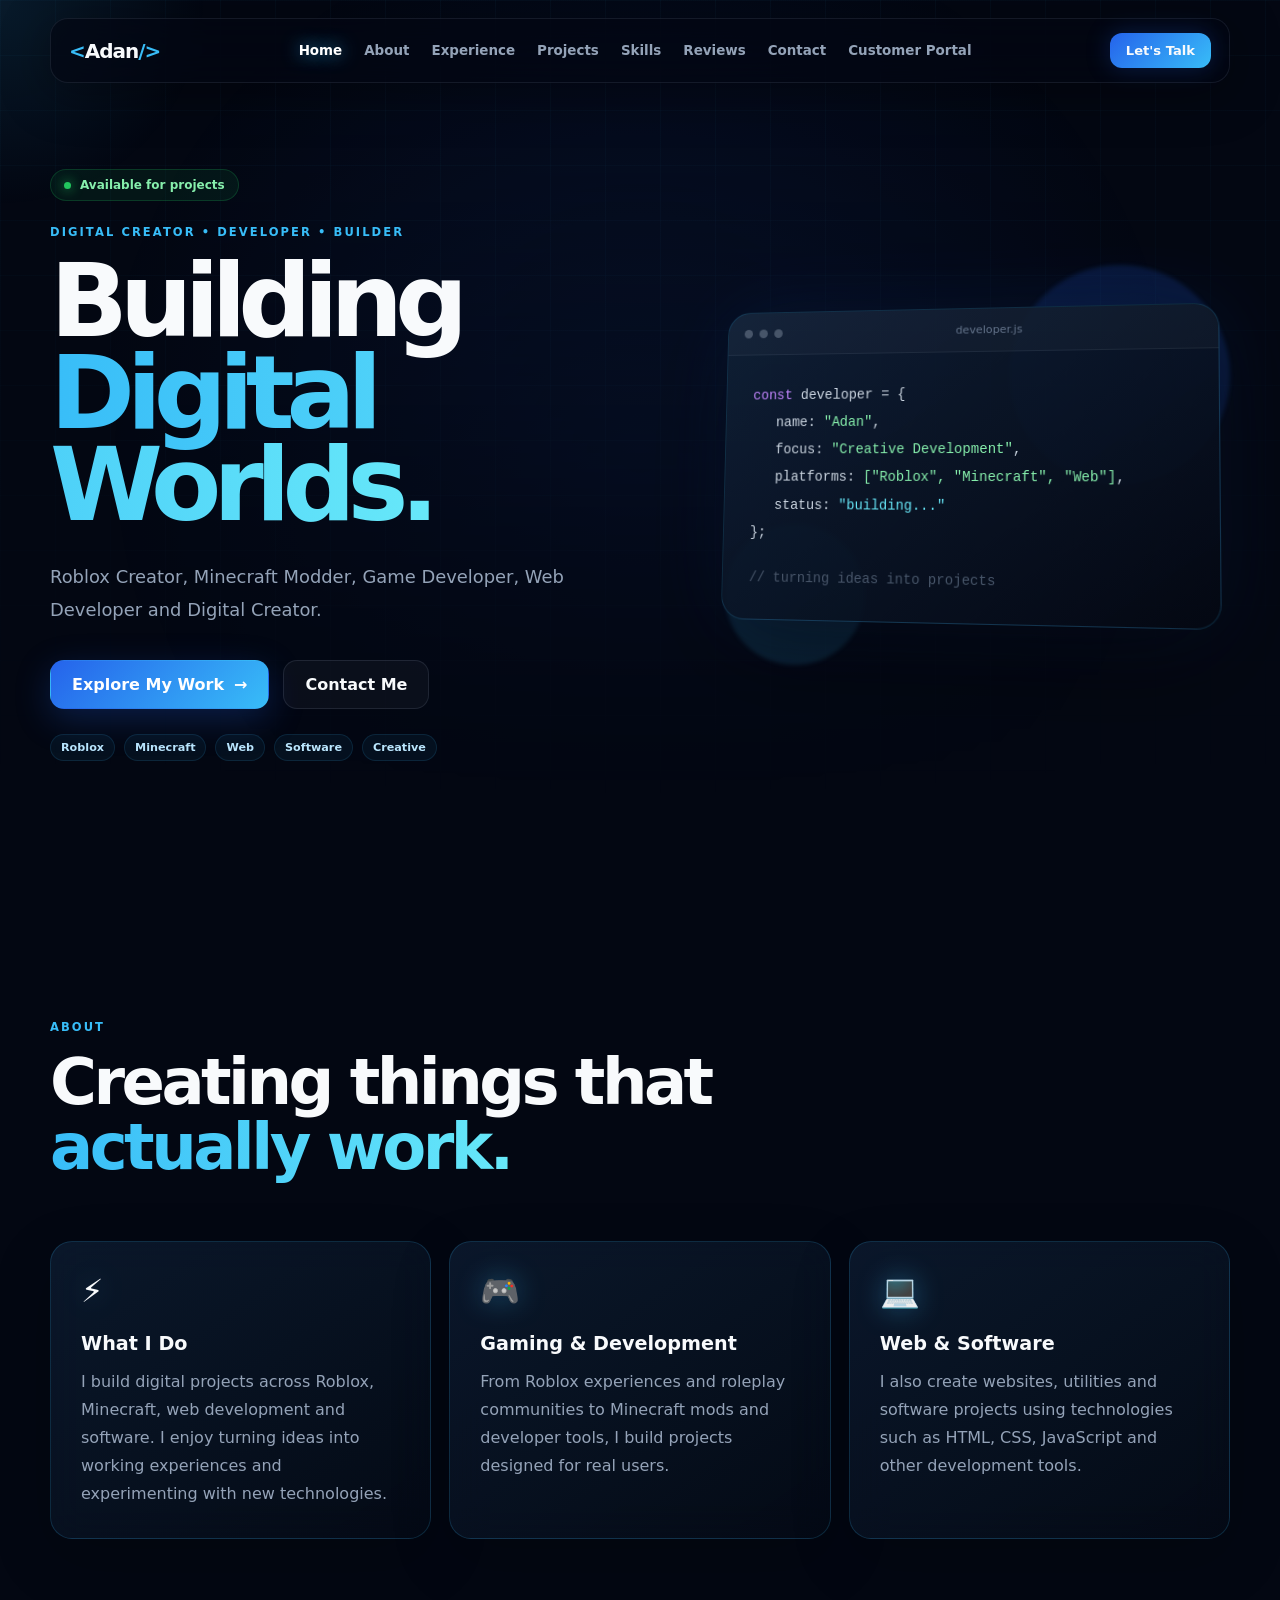
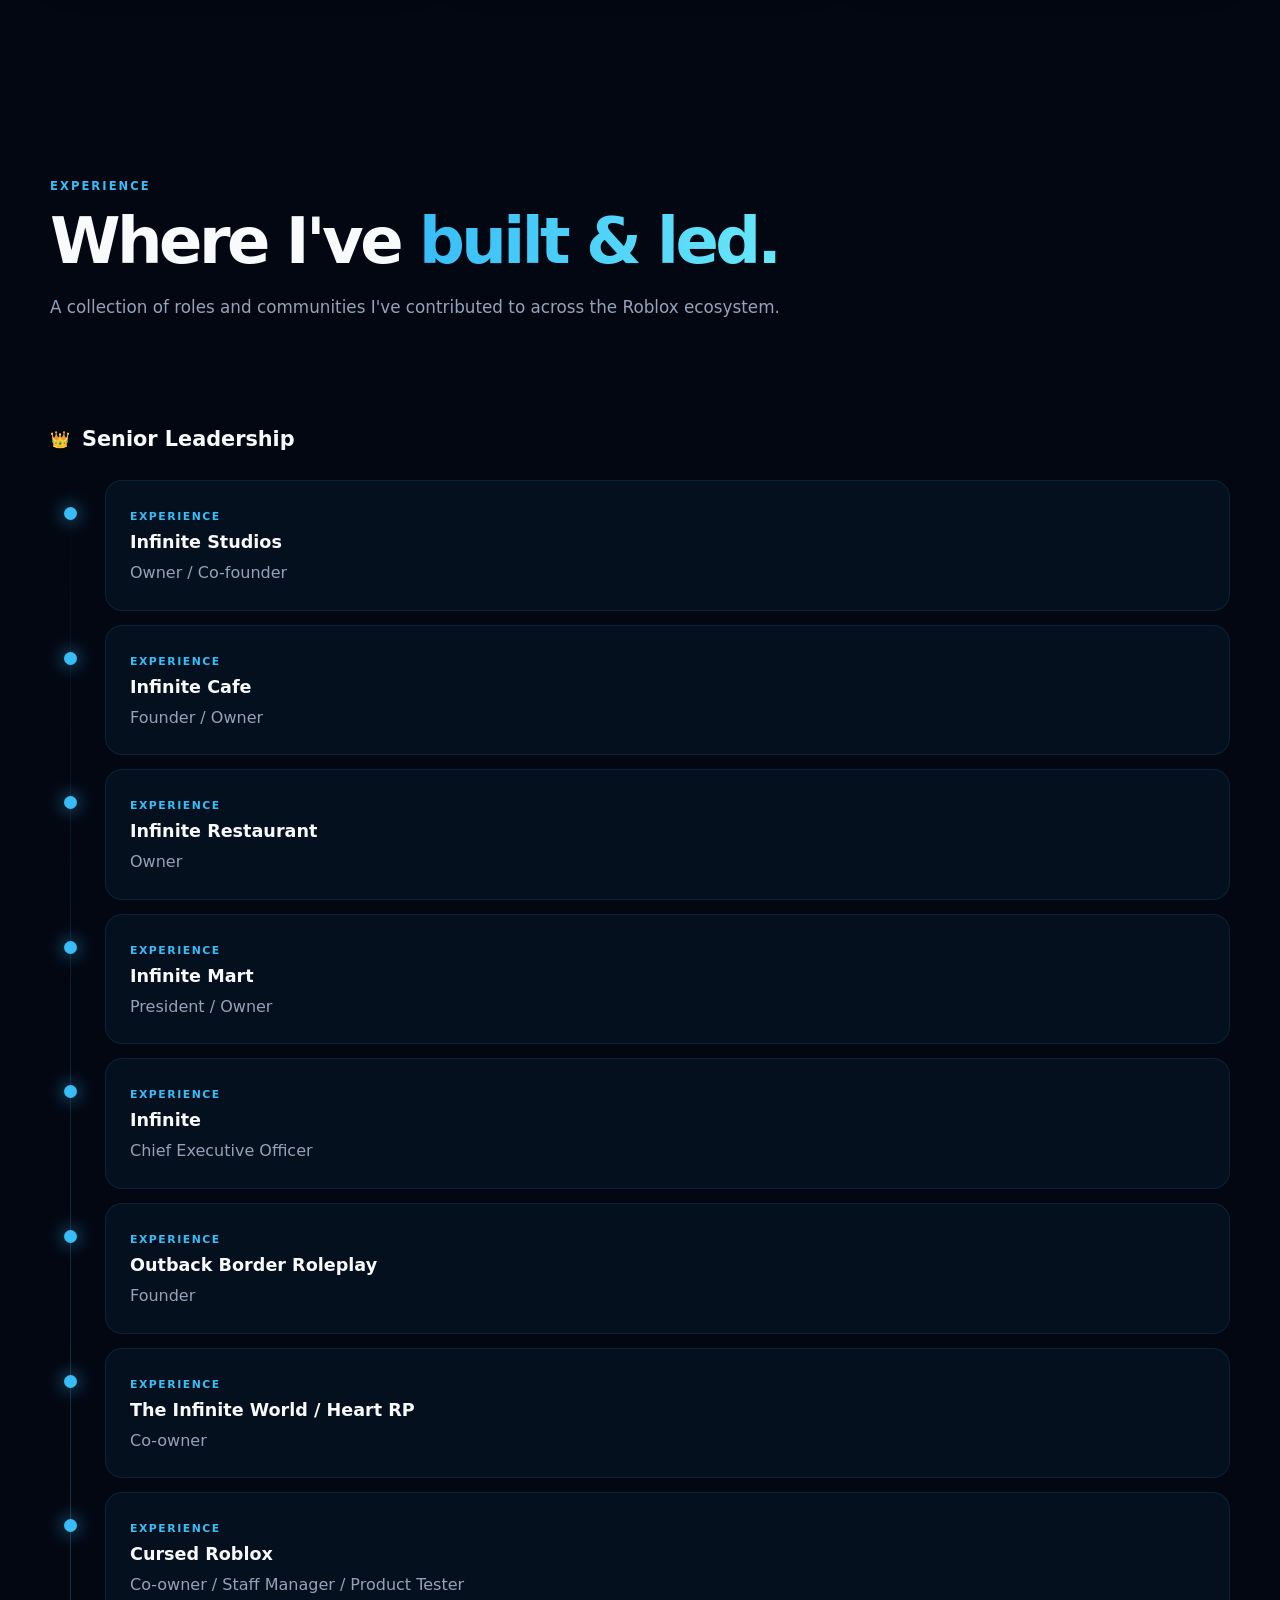
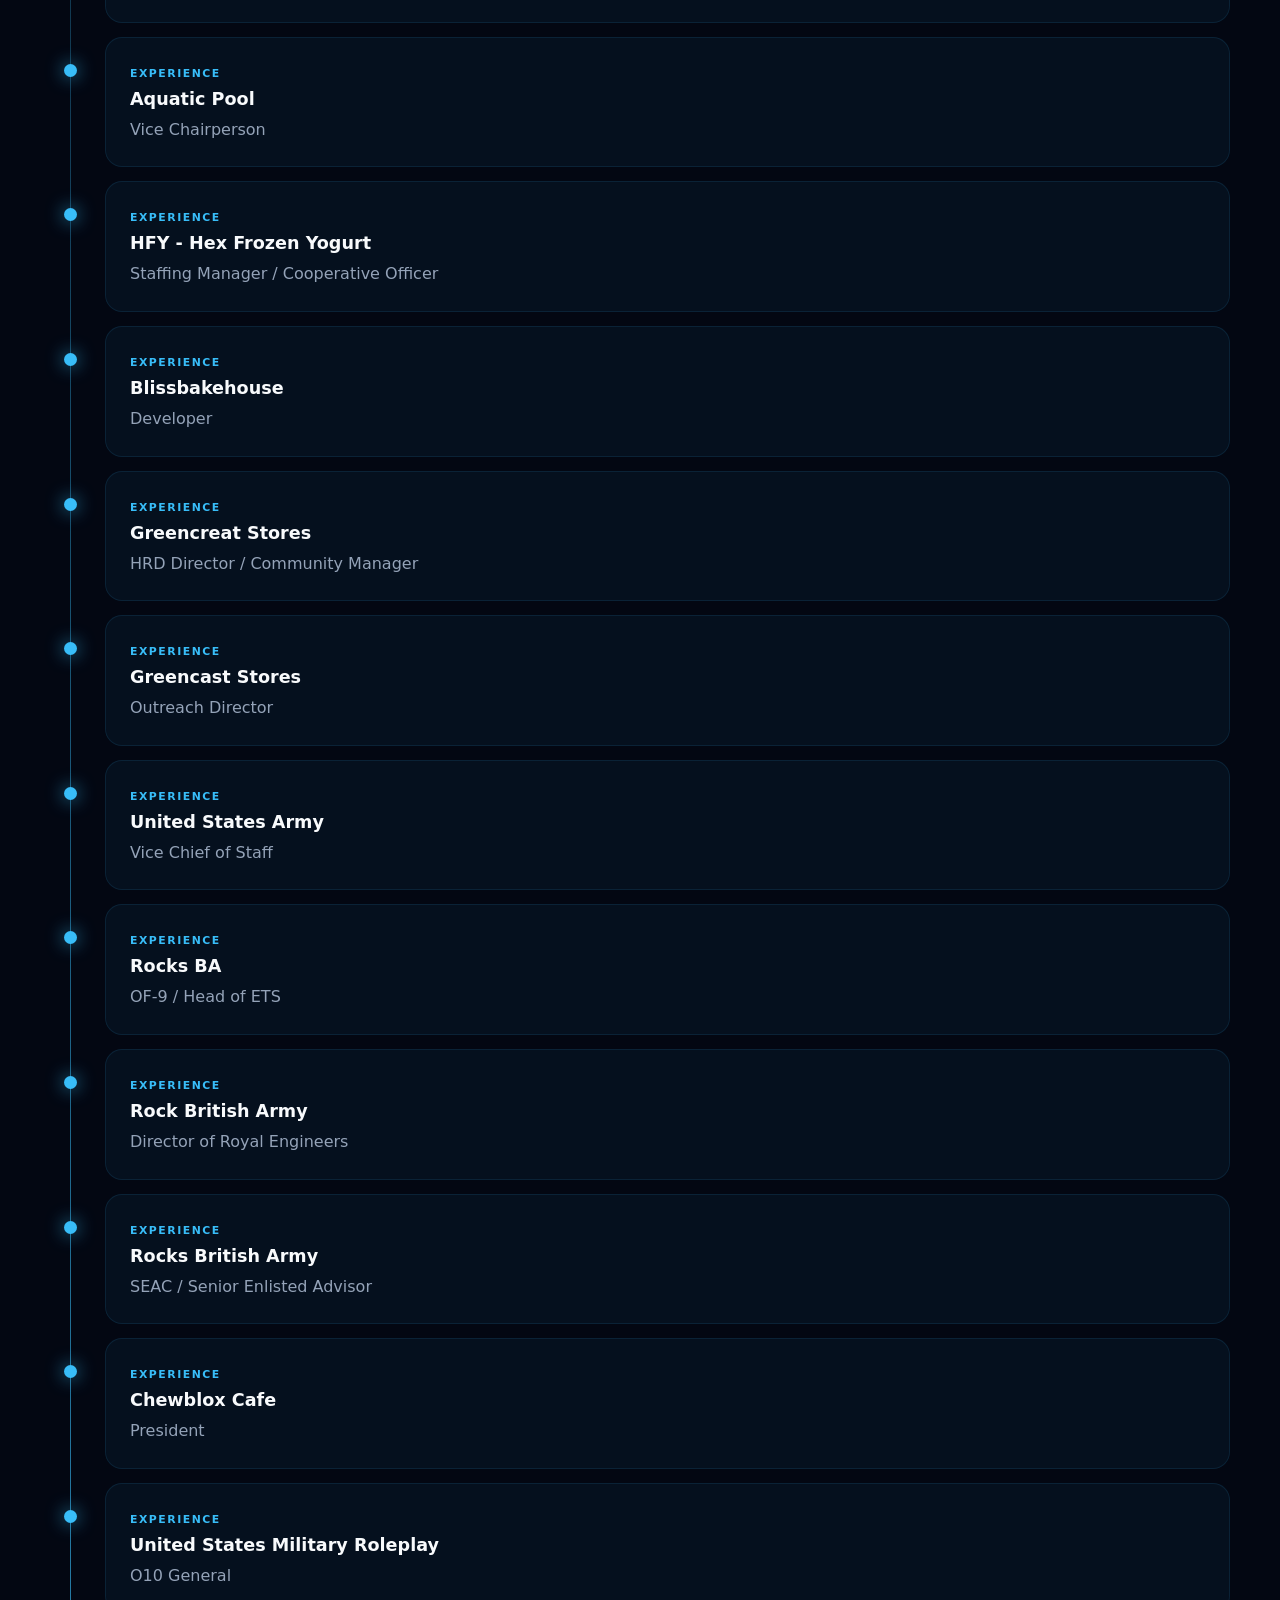
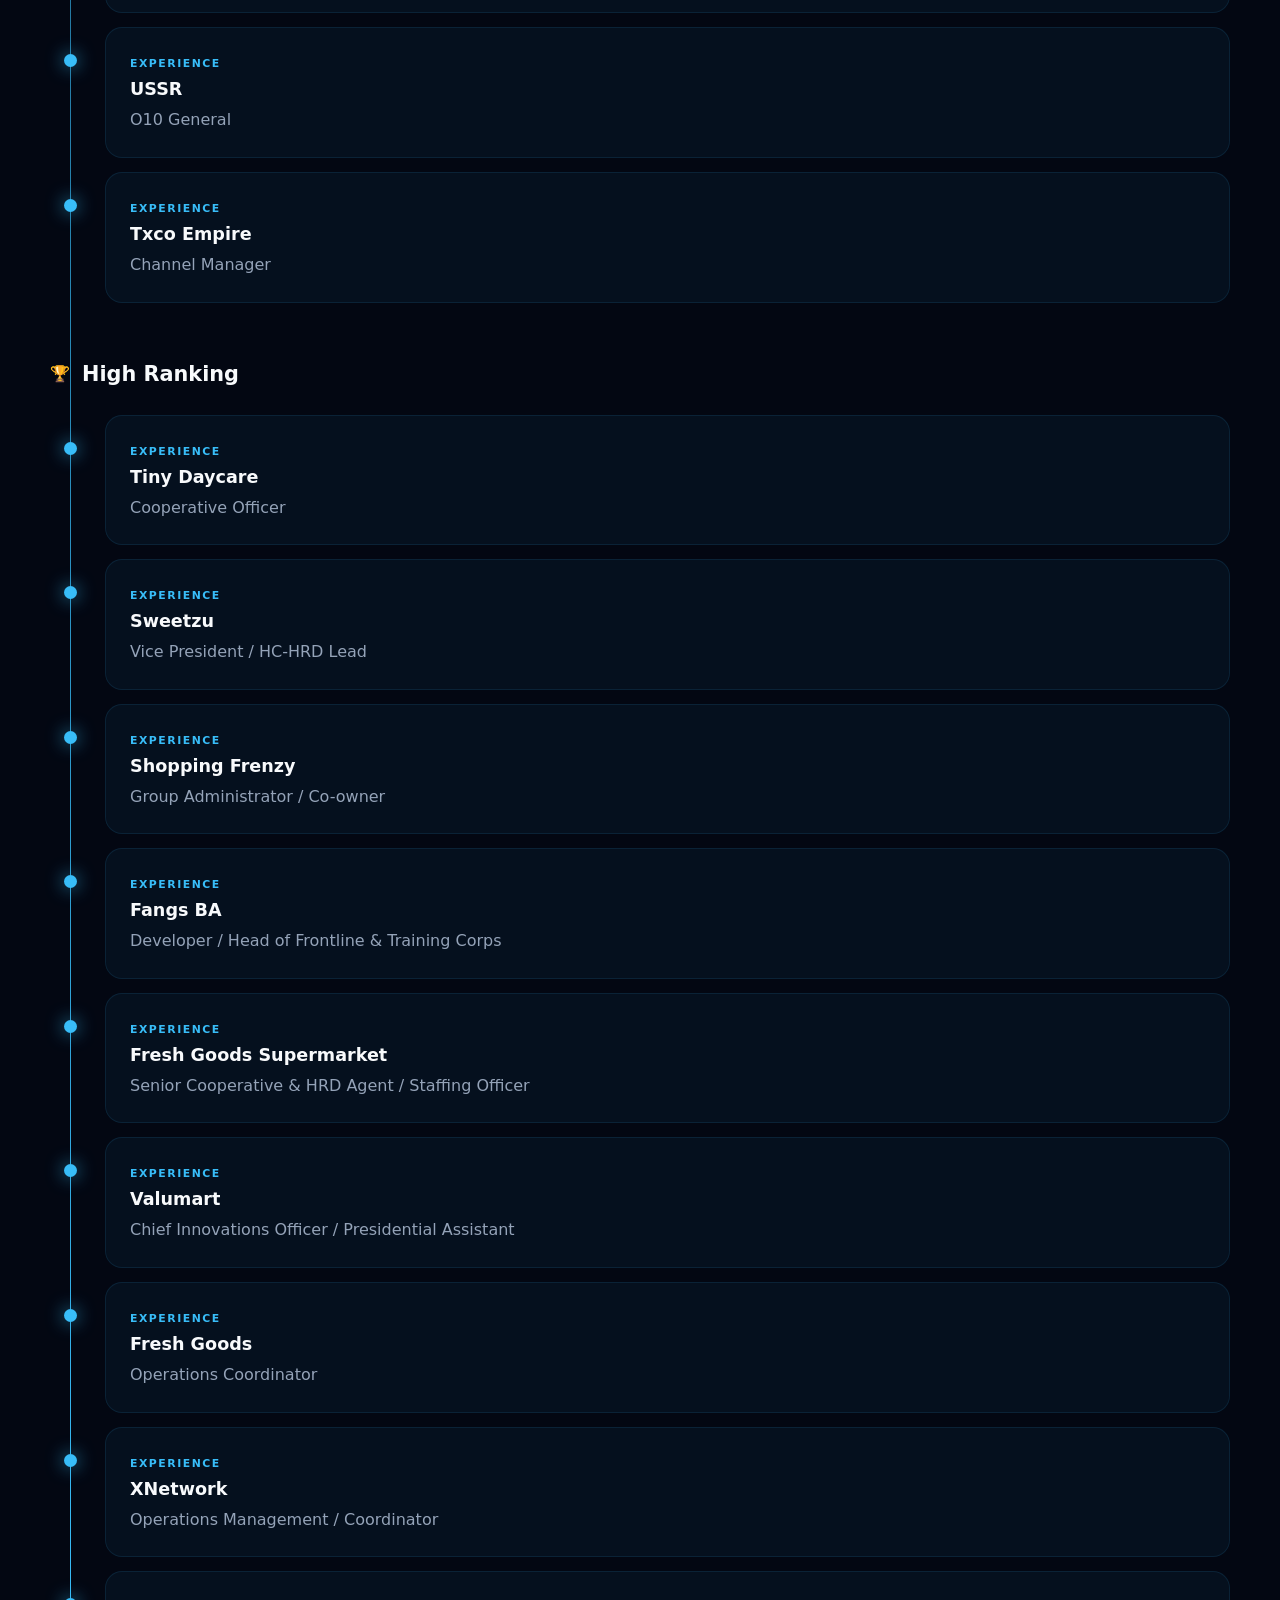
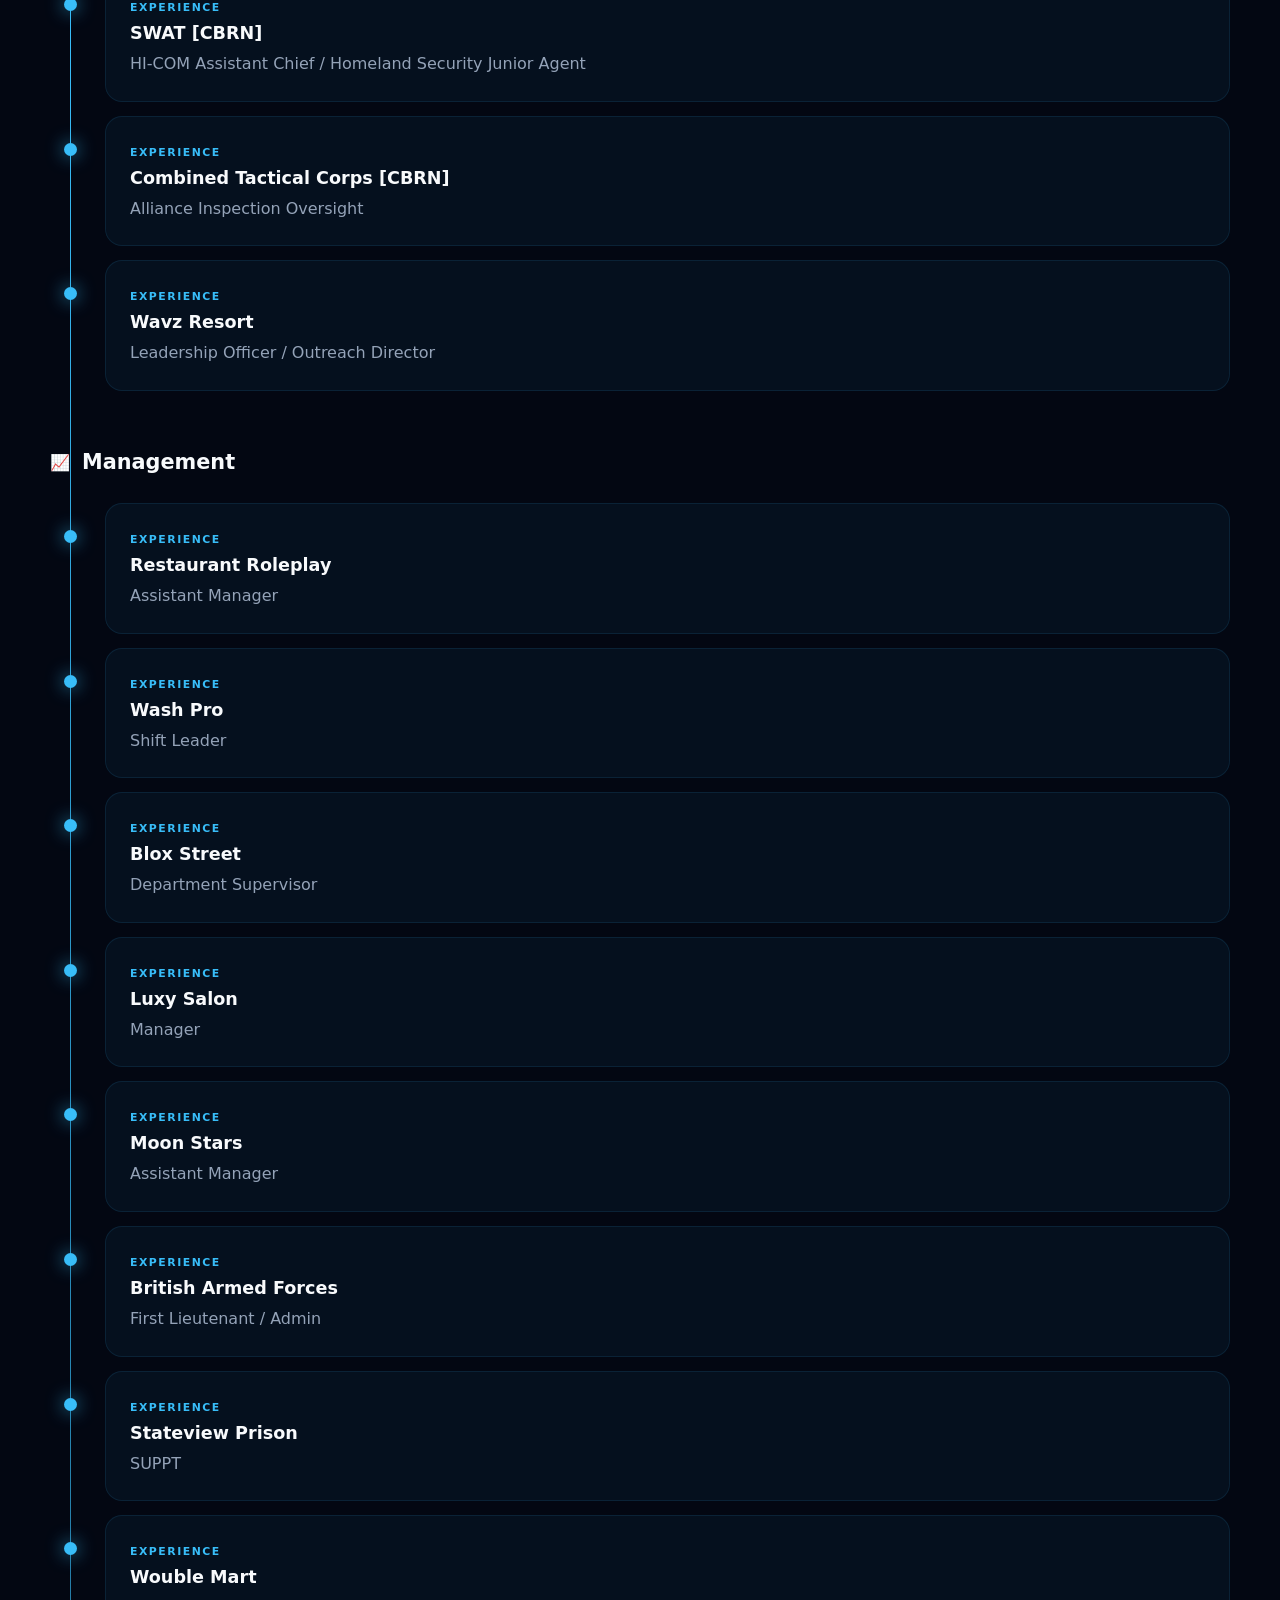
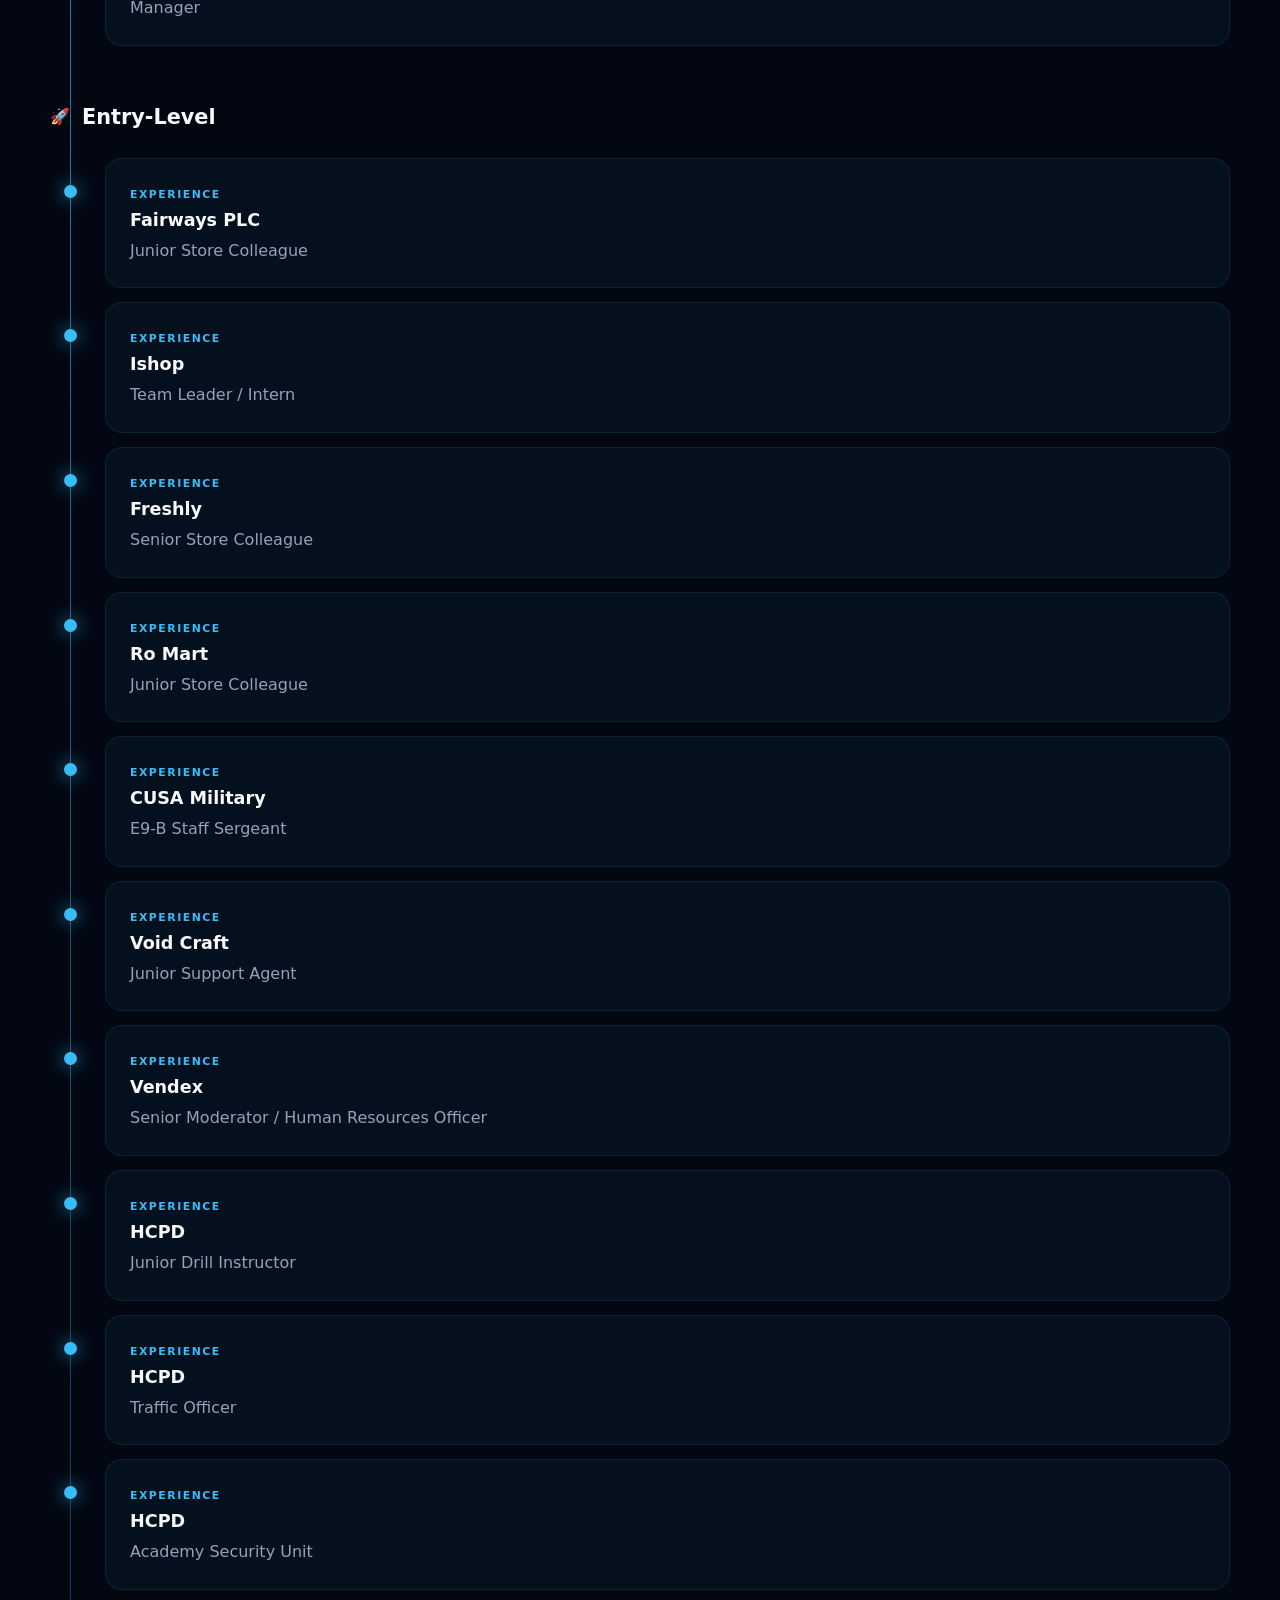
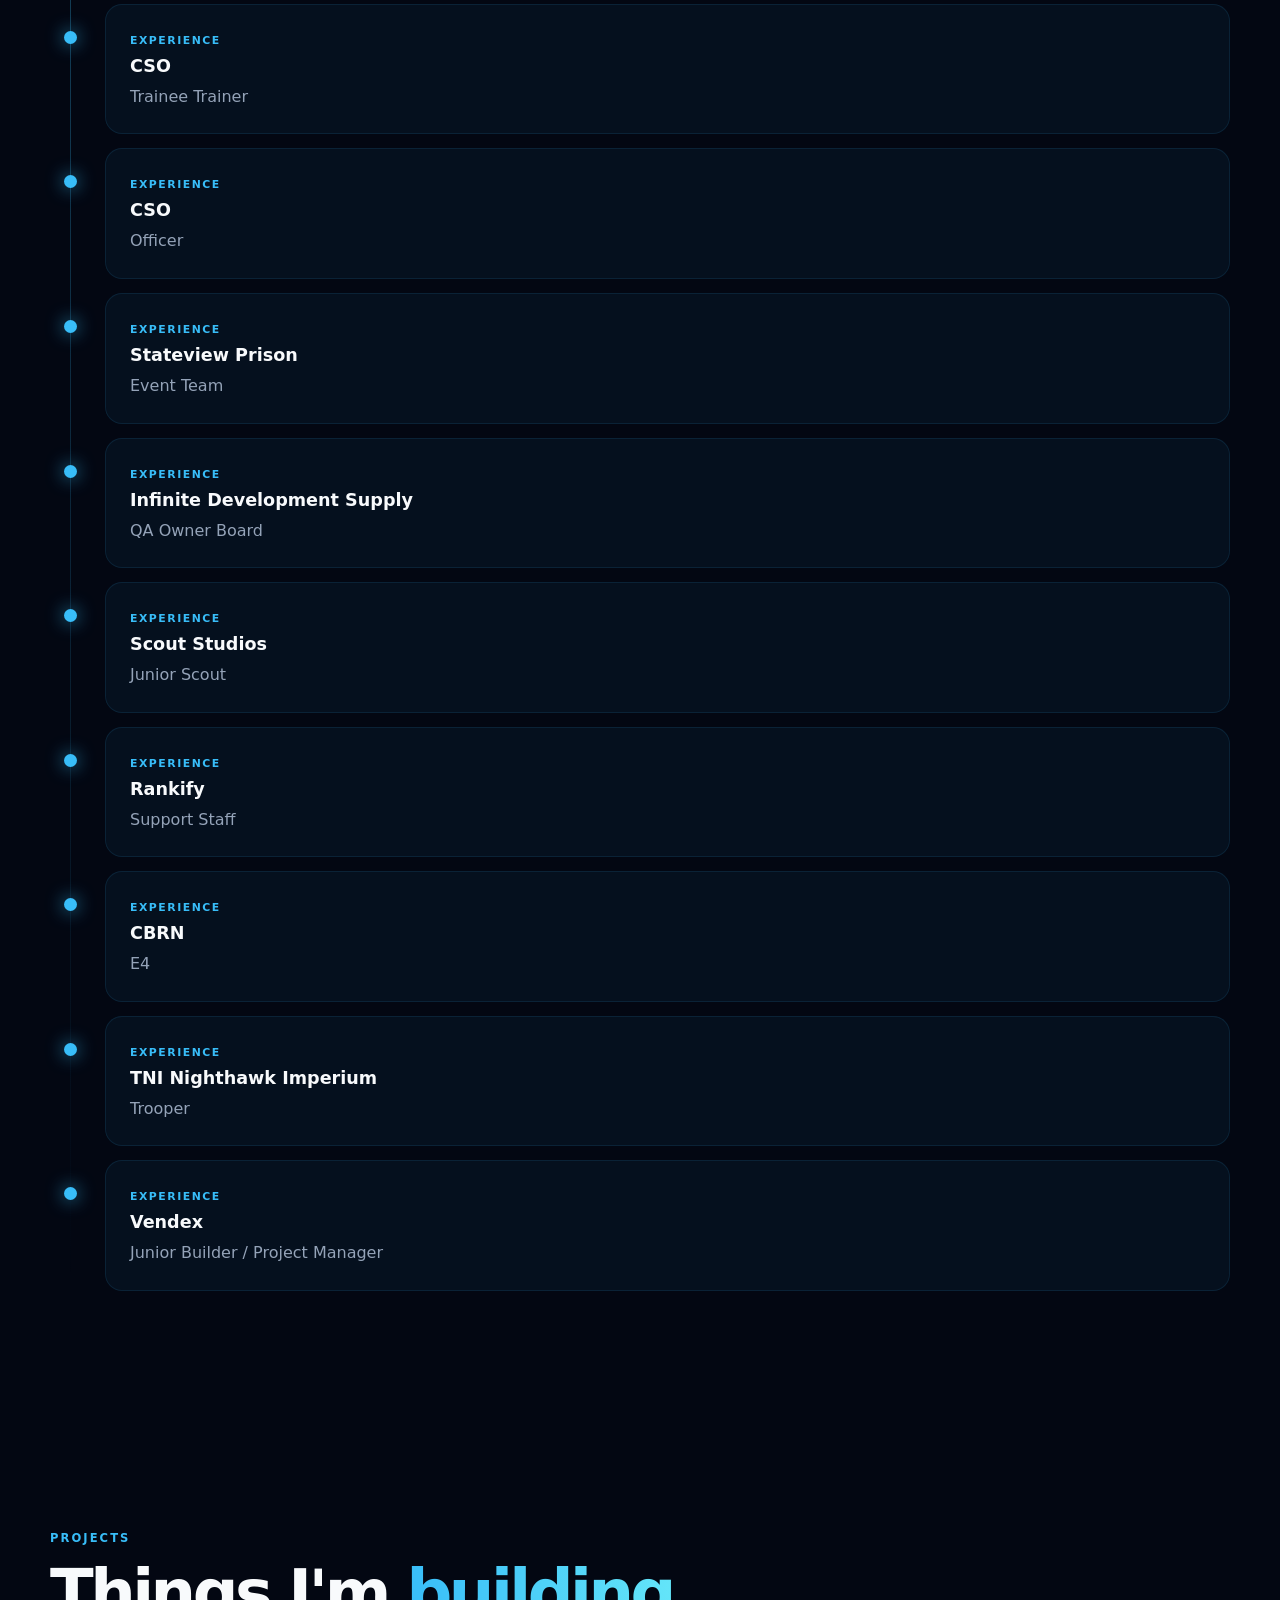
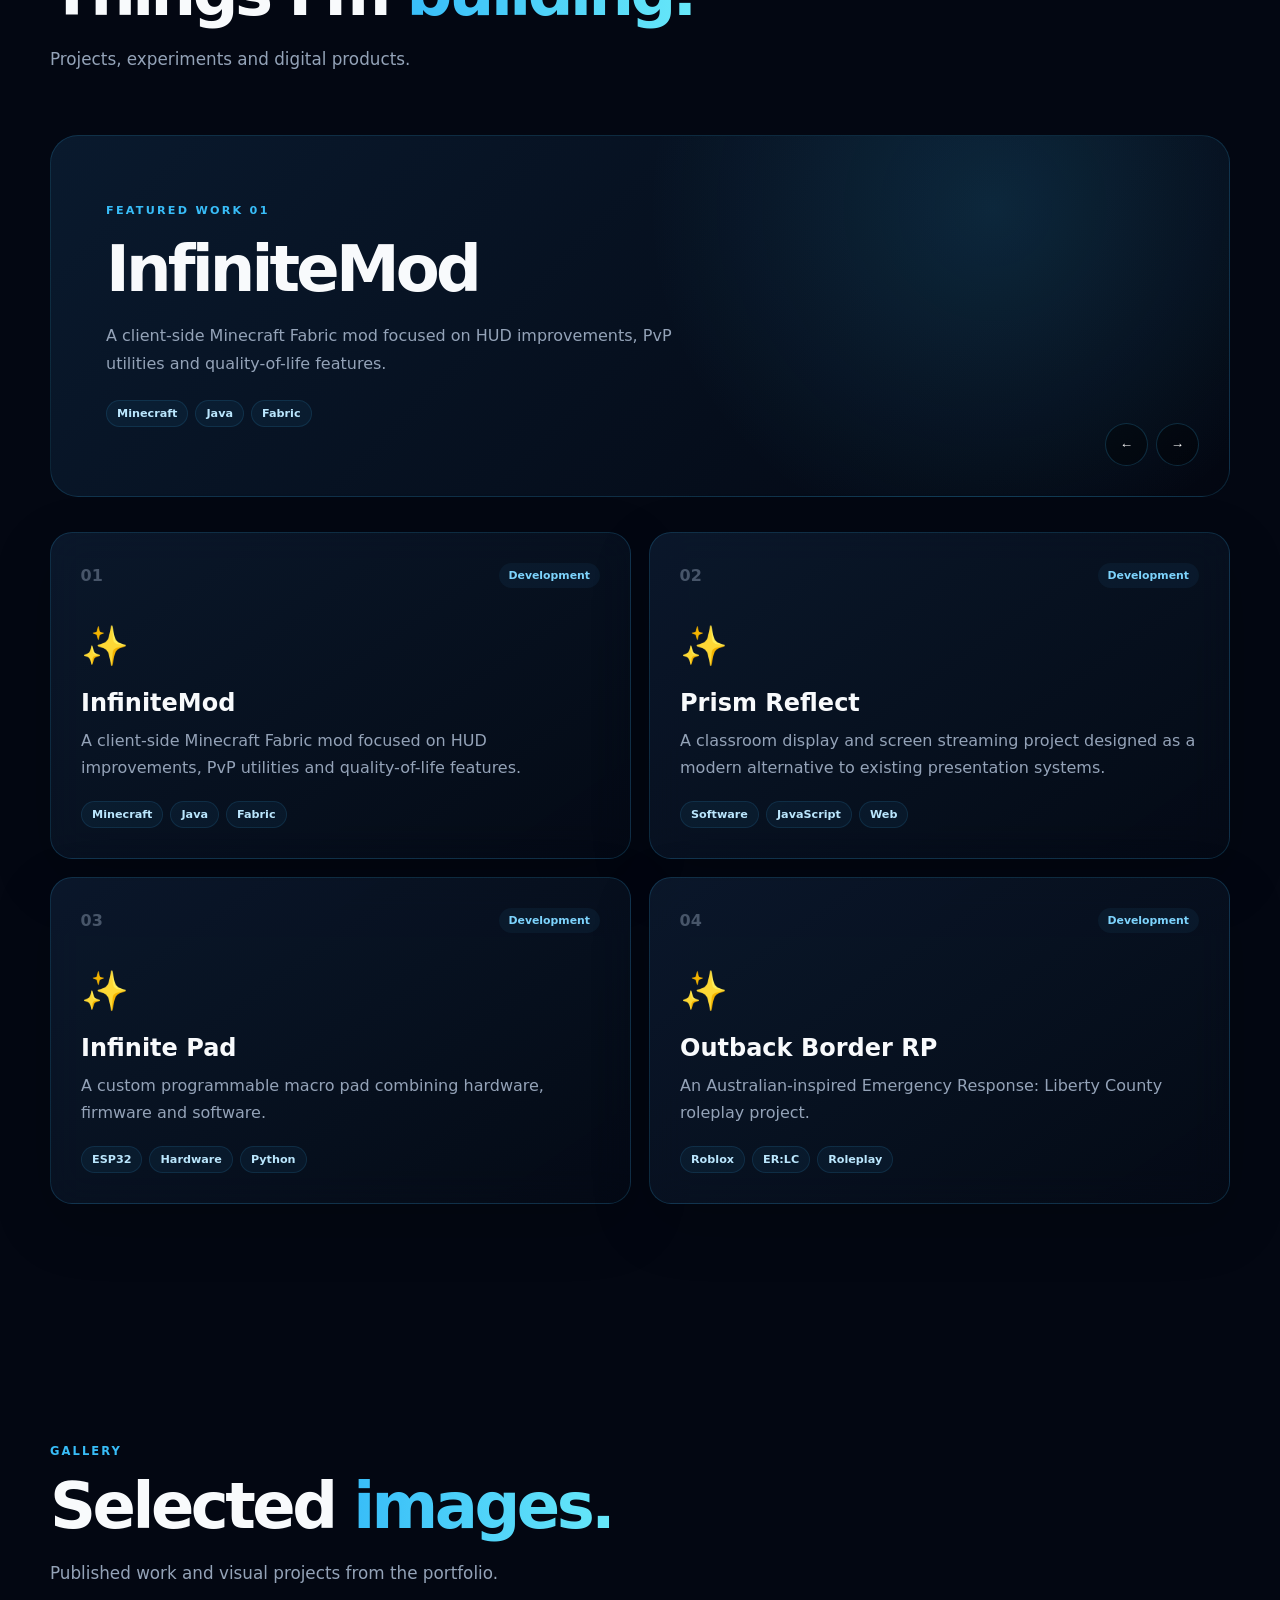
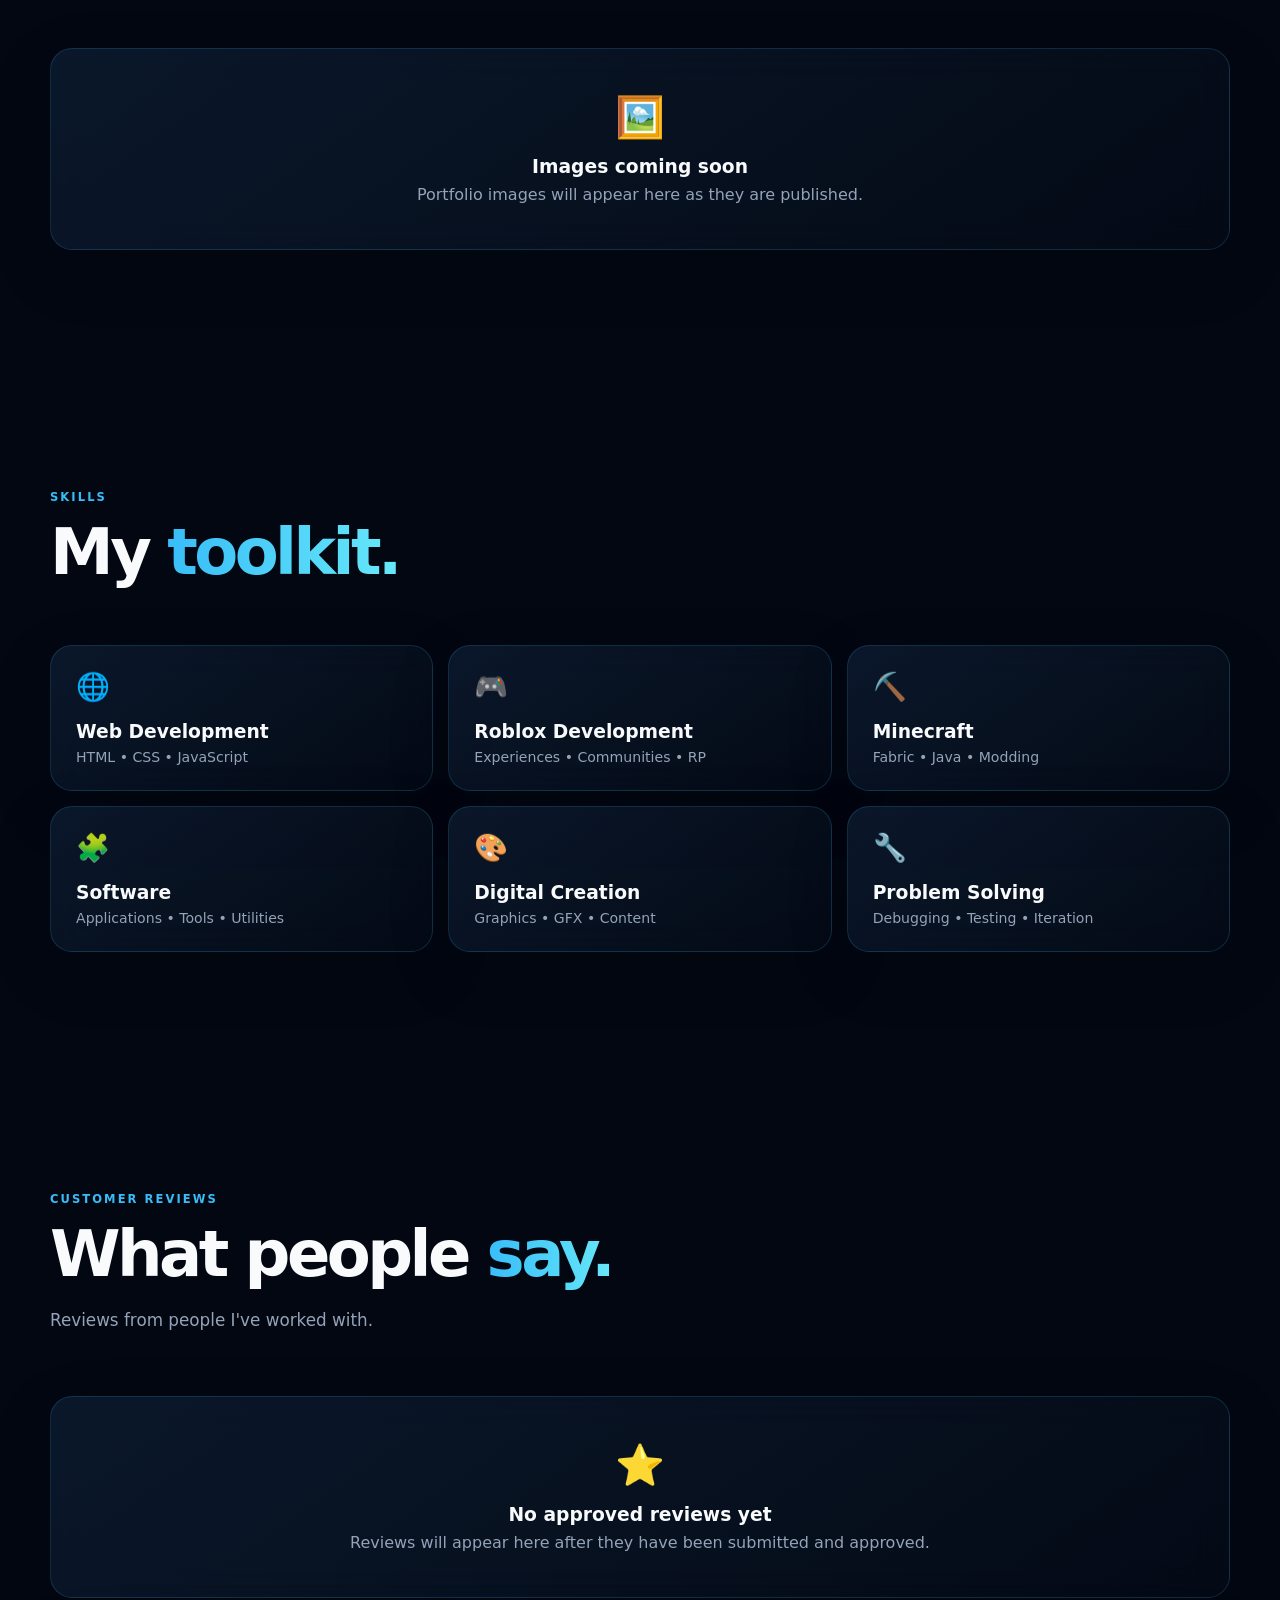
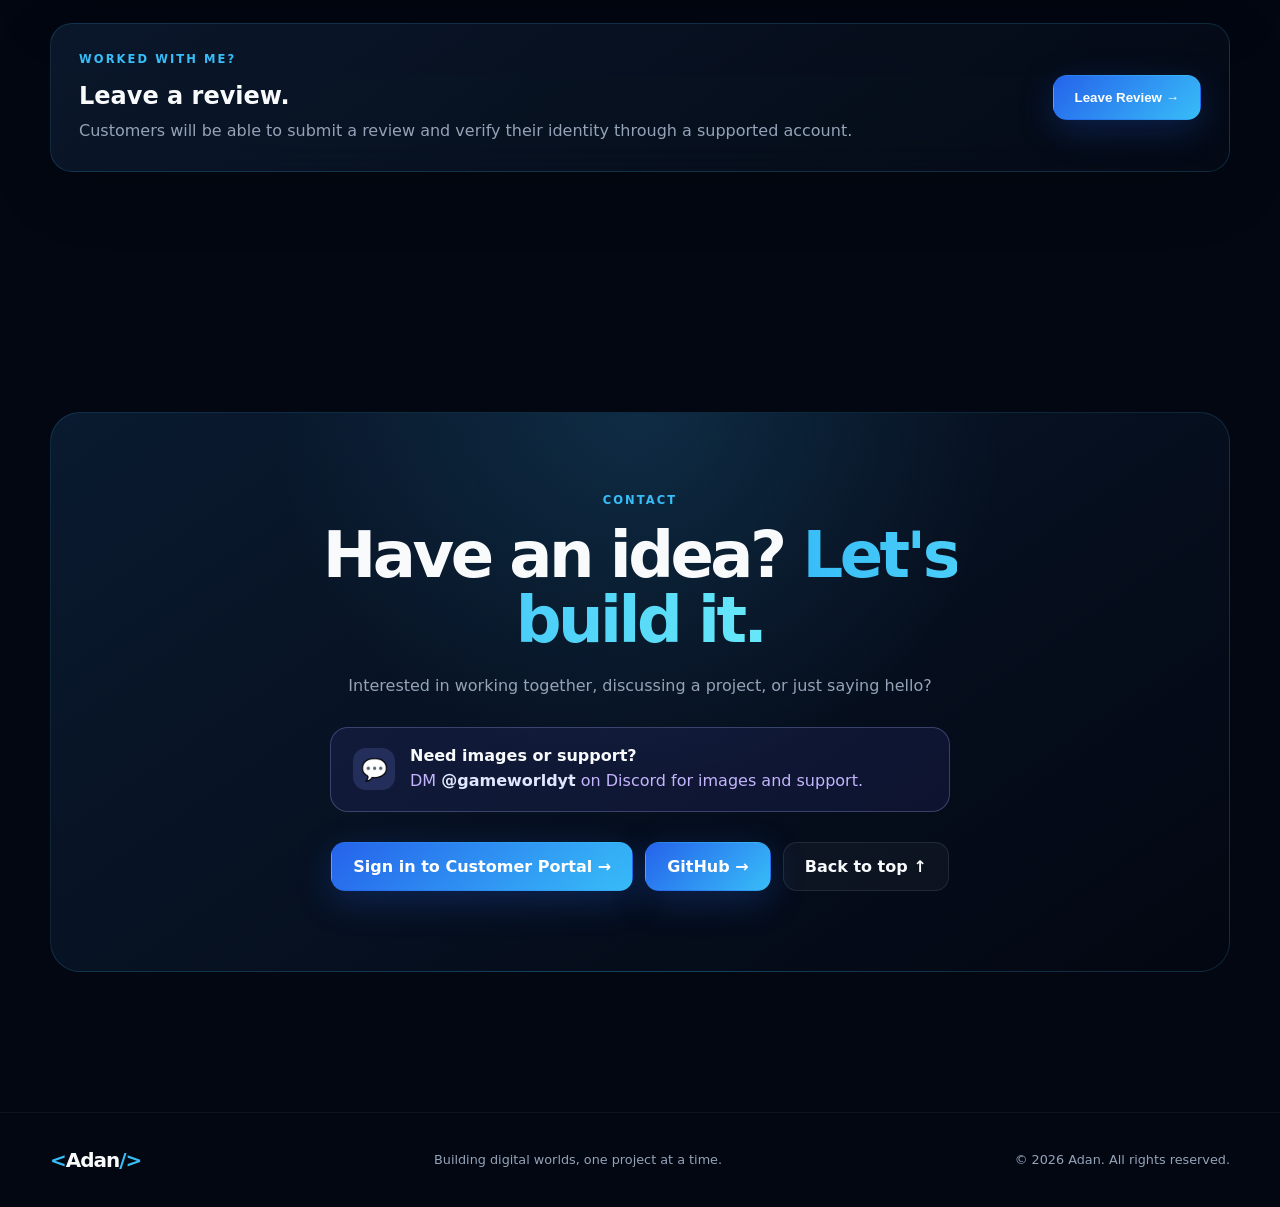
==== commit 887a0771: "Fix customer workflows and public content sync Connect the public portfolio to approved D1 reviews a" ====
--- a/index.html
+++ b/index.html
@@ -266,6 +266,16 @@
 
         </section>
 
+        <section id="portfolio-images" class="section">
+            <div class="section-heading">
+                <p class="eyebrow">GALLERY</p>
+                <h2>Selected <span class="gradient-text">images.</span></h2>
+                <p>Published work and visual projects from the portfolio.</p>
+            </div>
+            <div id="portfolio-images-list" class="portfolio-images-grid">
+                <div class="loading-card"><div class="loader"></div><p>Loading images...</p></div>
+            </div>
+        </section>
 
         <!-- SKILLS -->
         <section id="skills" class="section">
--- a/style.css
+++ b/style.css
@@ -1160,6 +1160,29 @@
     gap: 16px;
 
     margin-bottom: 25px;
+}
+
+.portfolio-images-grid {
+    display: grid;
+    grid-template-columns: repeat(3, 1fr);
+    gap: 18px;
+}
+
+.portfolio-image-card {
+    overflow: hidden;
+}
+
+.portfolio-image-card img {
+    display: block;
+    width: 100%;
+    aspect-ratio: 4 / 3;
+    object-fit: cover;
+}
+
+.portfolio-image-card figcaption {
+    padding: 14px 16px;
+    color: var(--muted);
+    font-size: .85rem;
 }
 
 .review-card {
@@ -1519,7 +1542,8 @@
     .about-grid,
     .projects-grid,
     .skills-grid,
-    .reviews-grid {
+    .reviews-grid,
+    .portfolio-images-grid {
         grid-template-columns: 1fr;
     }
 
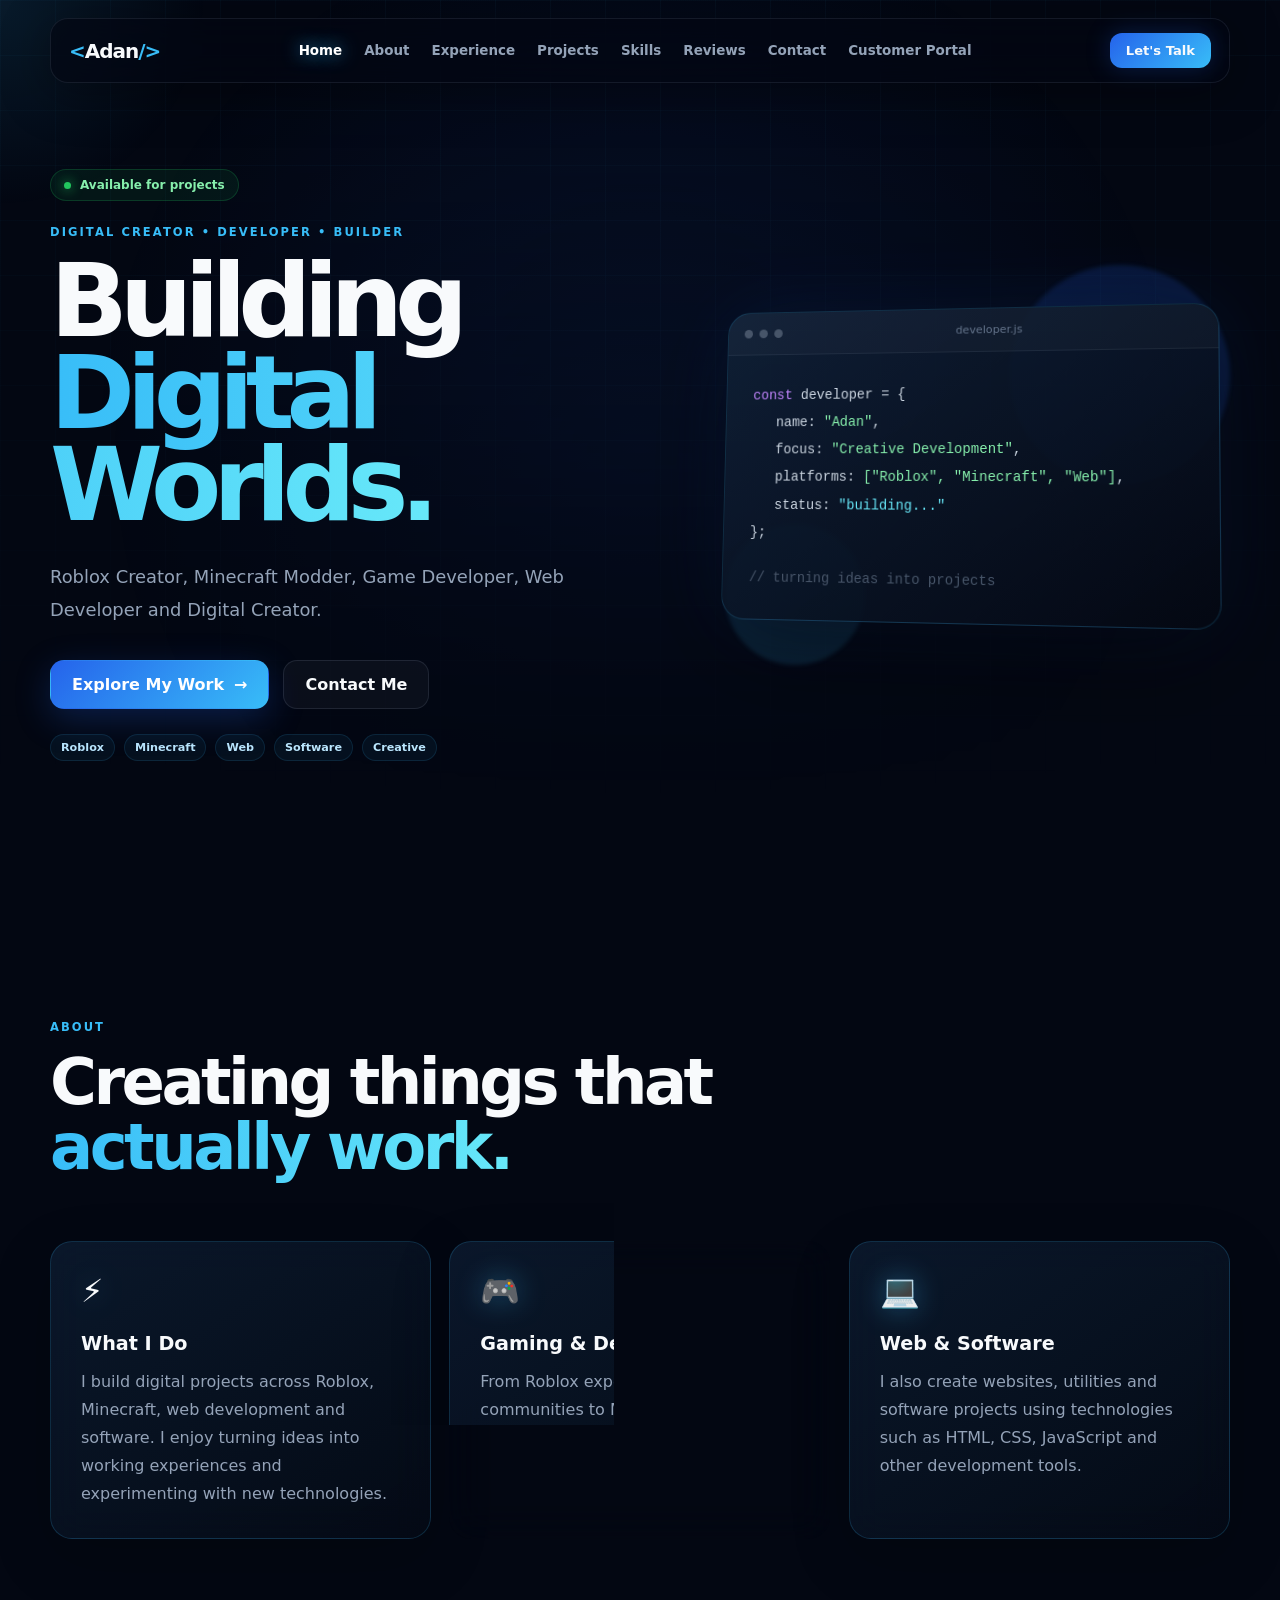
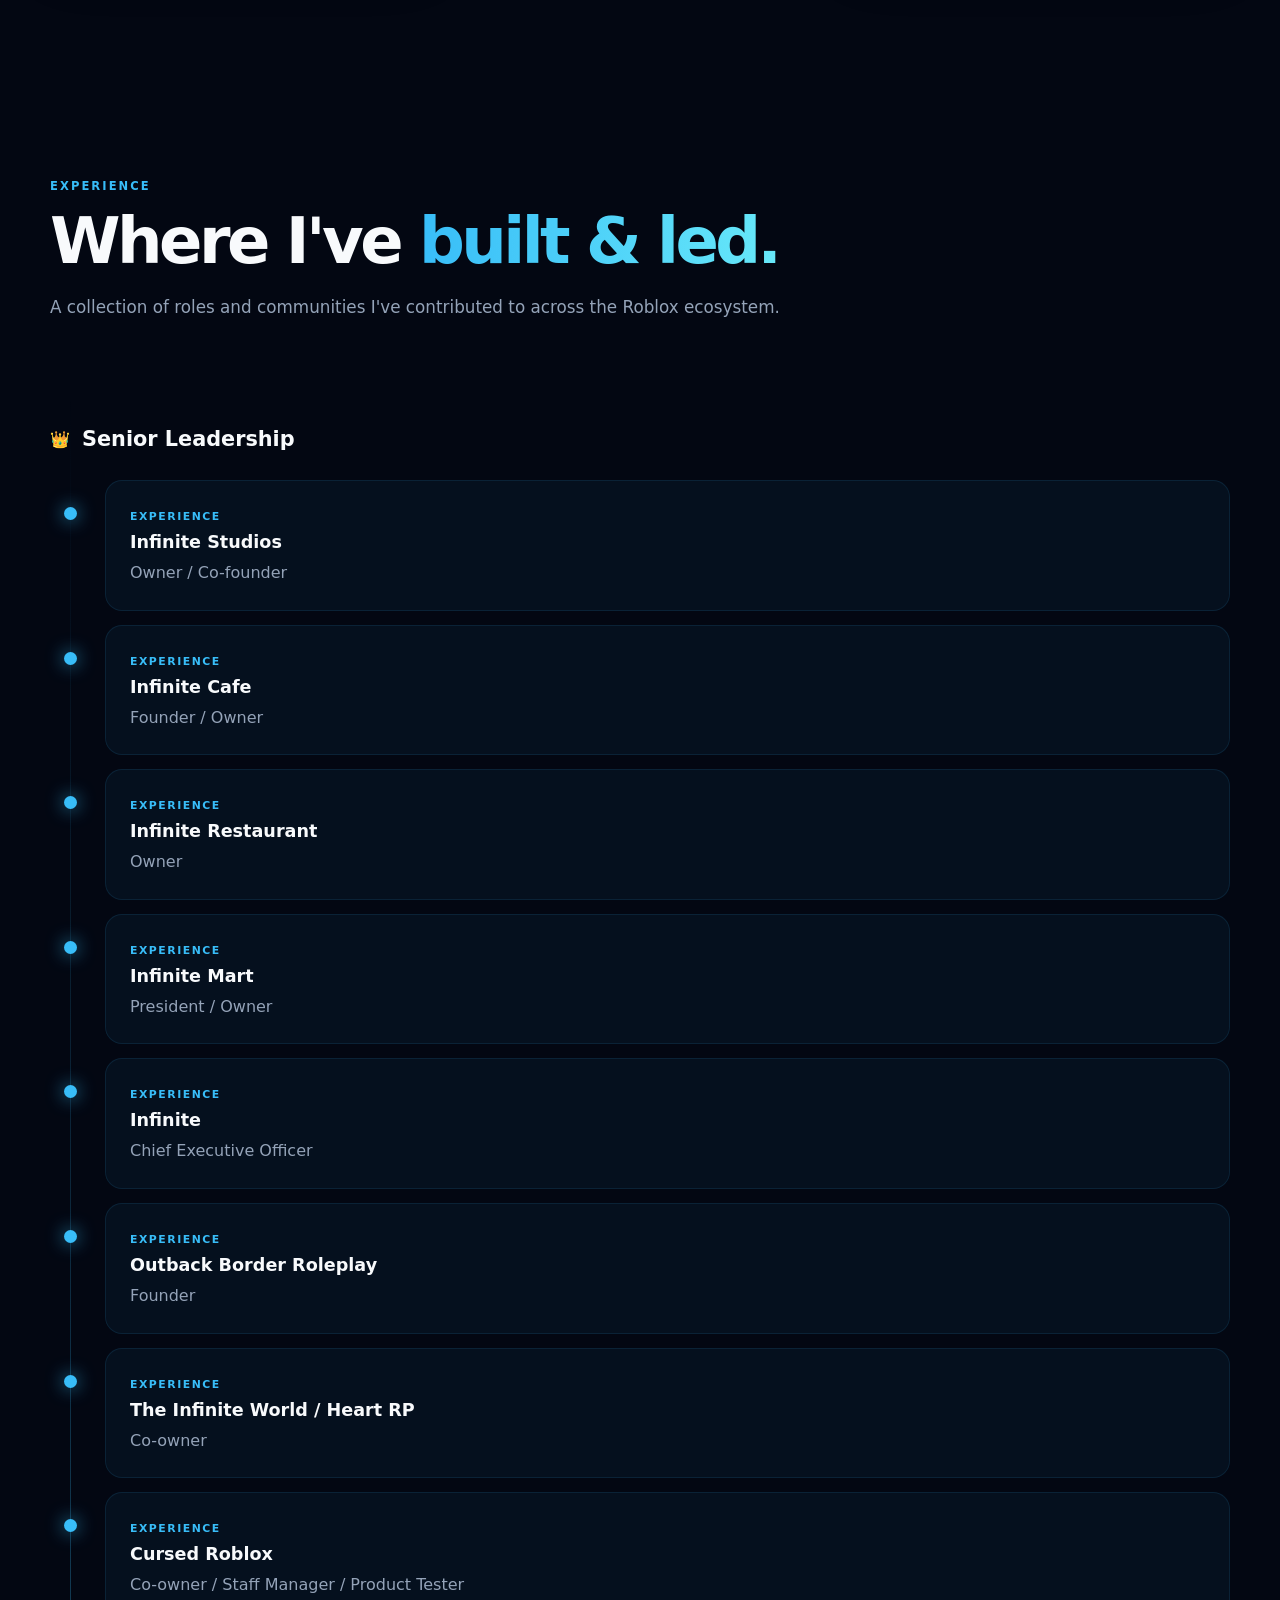
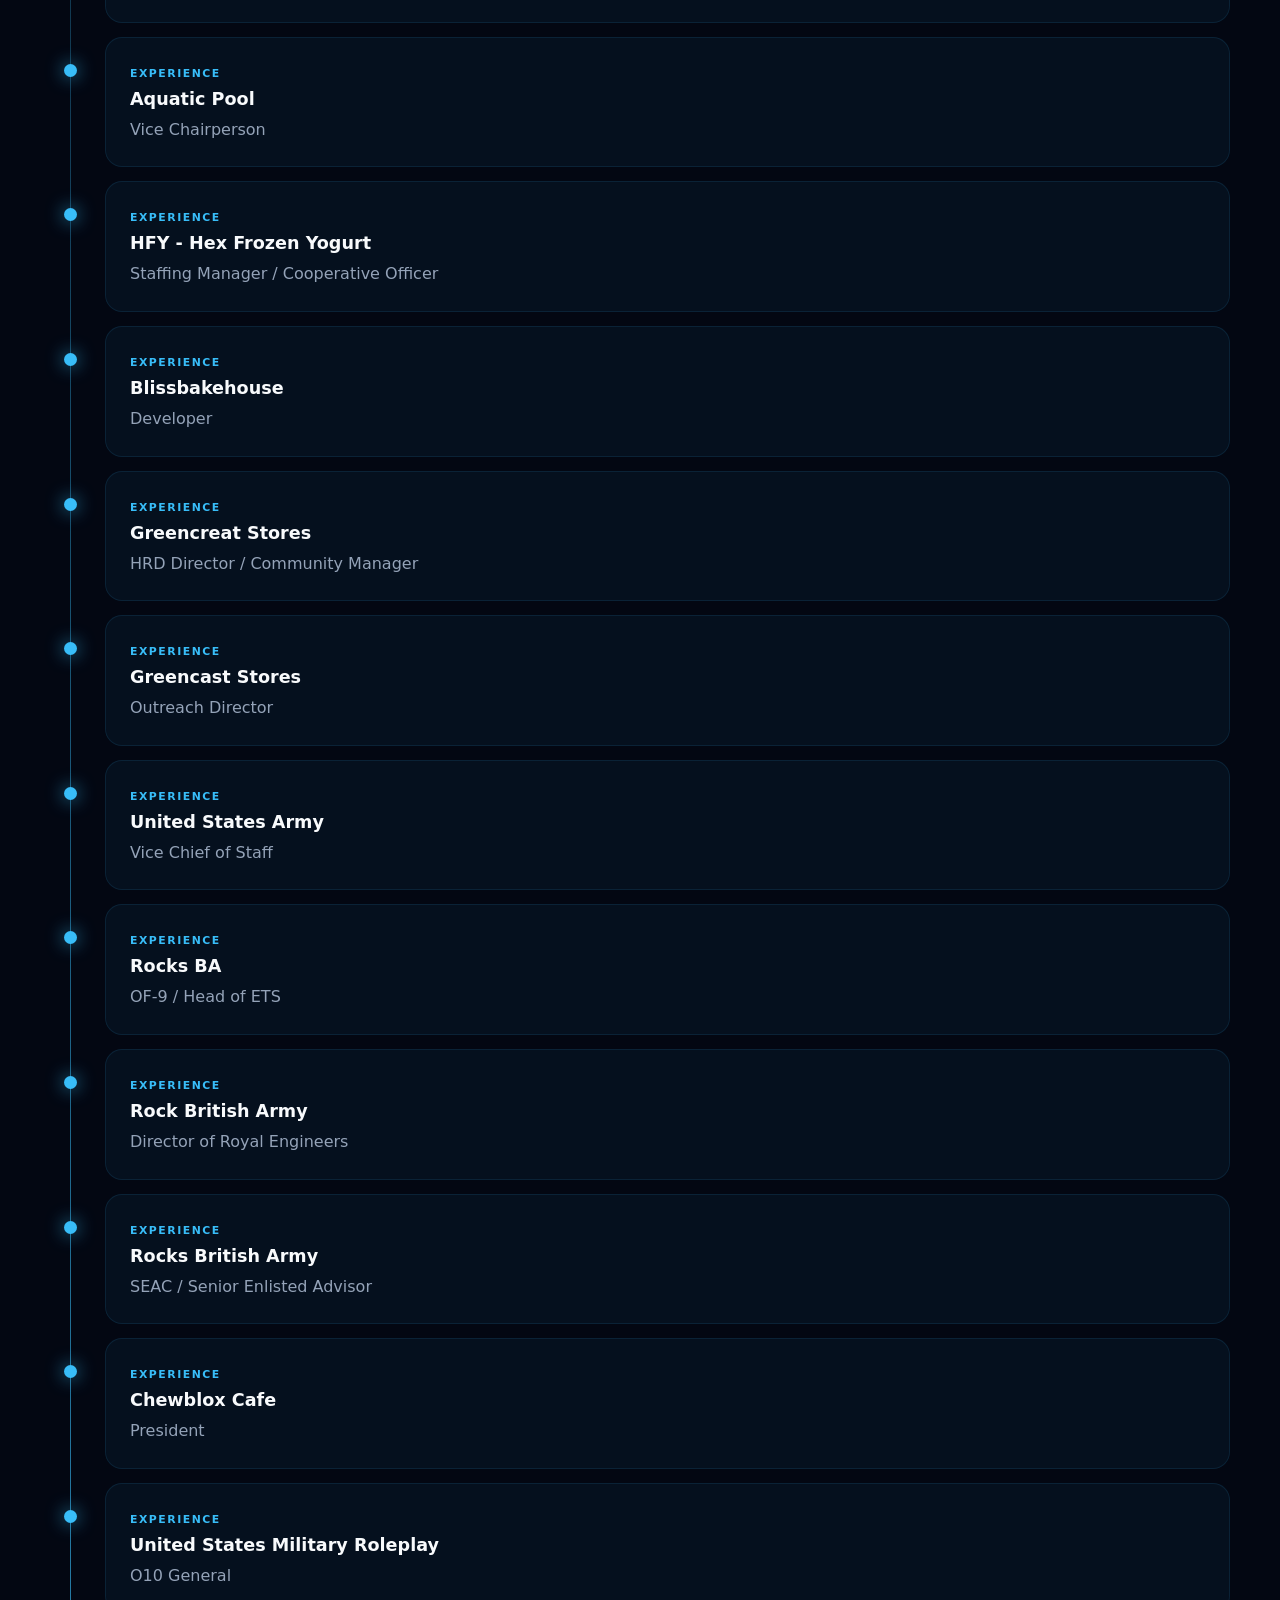
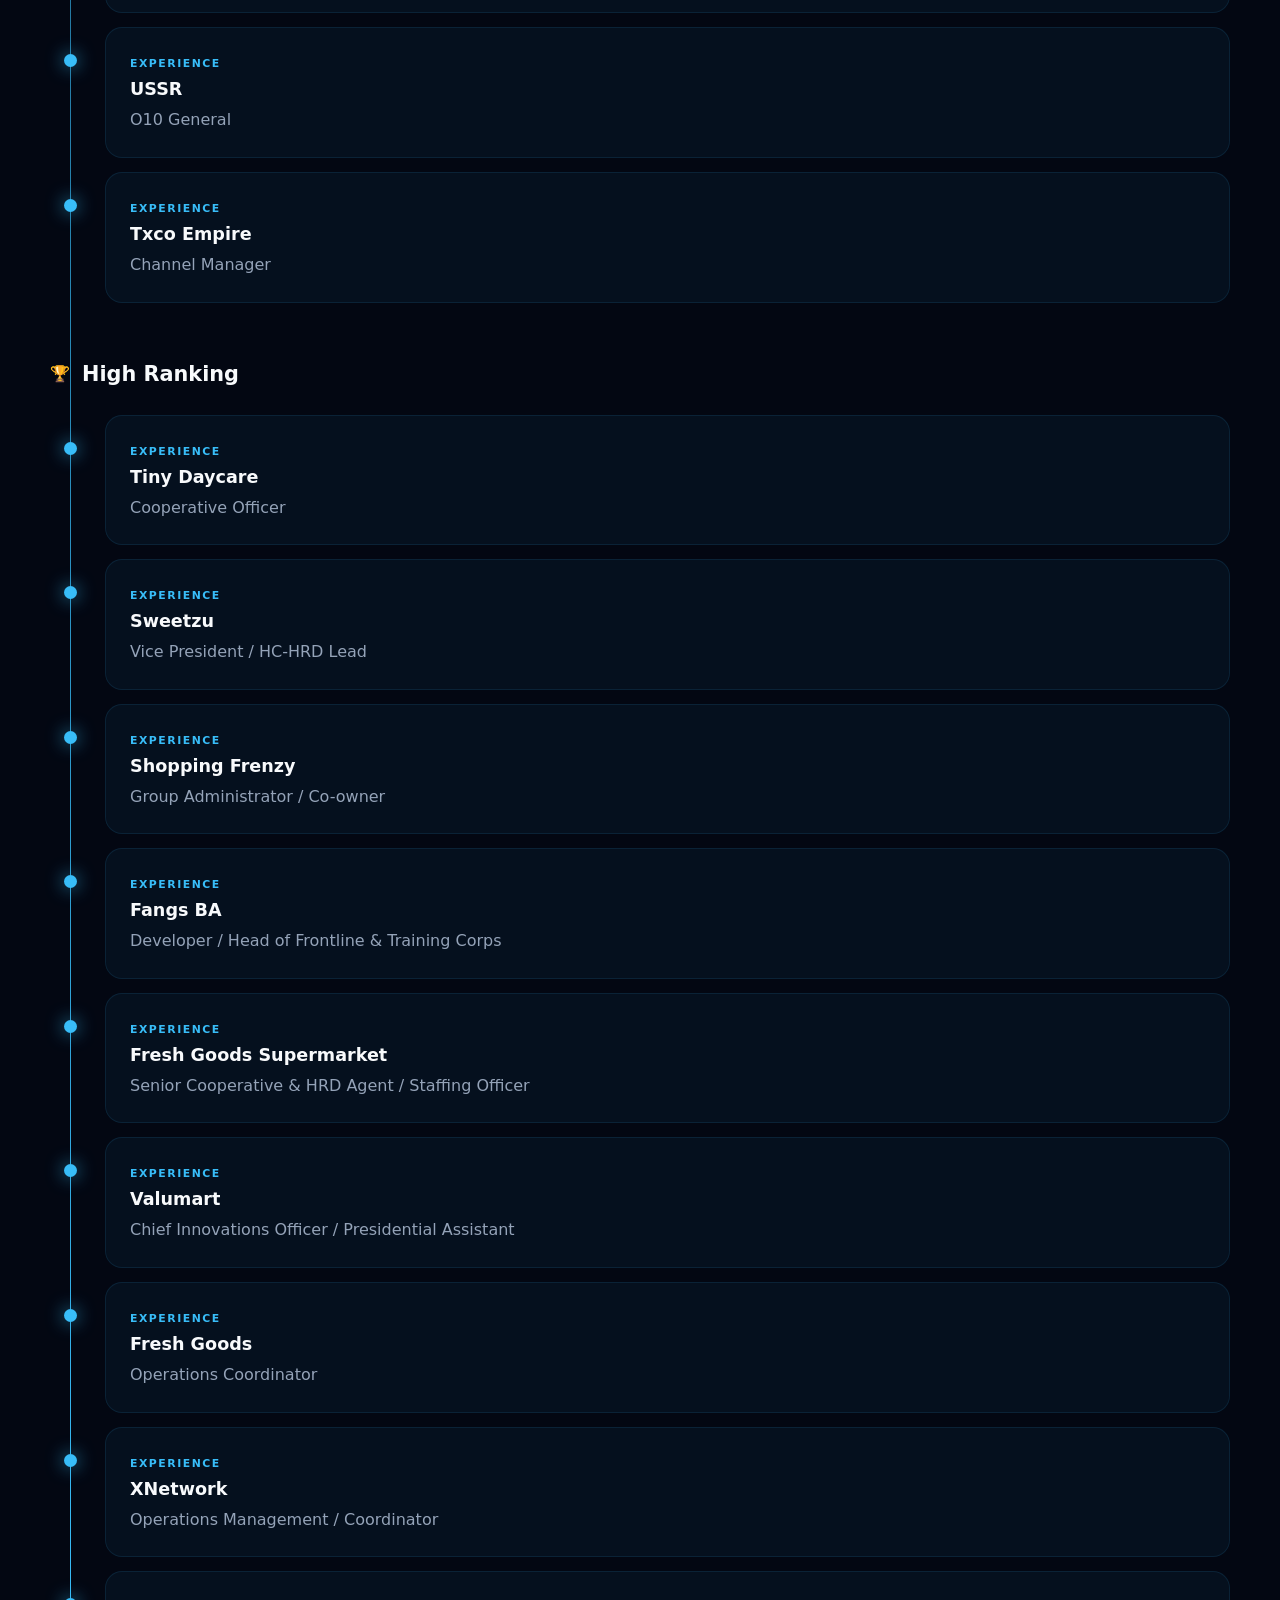
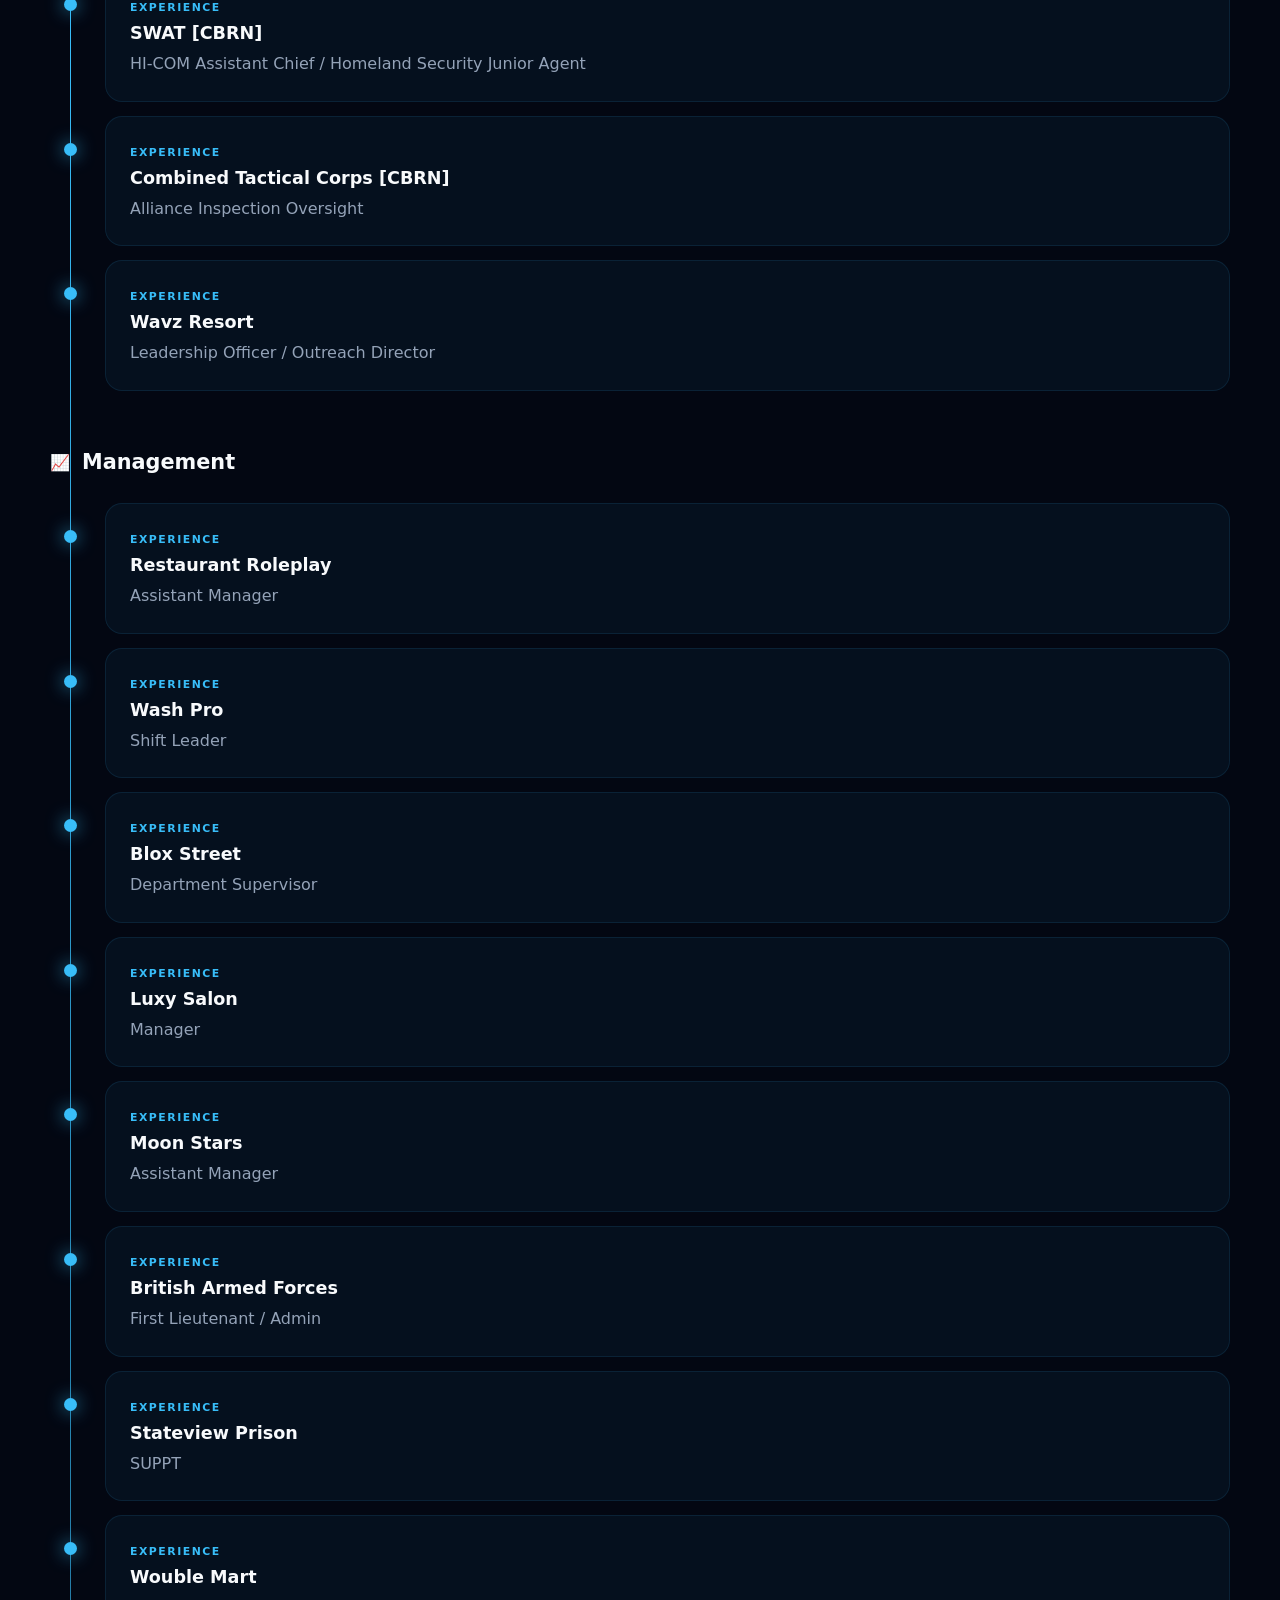
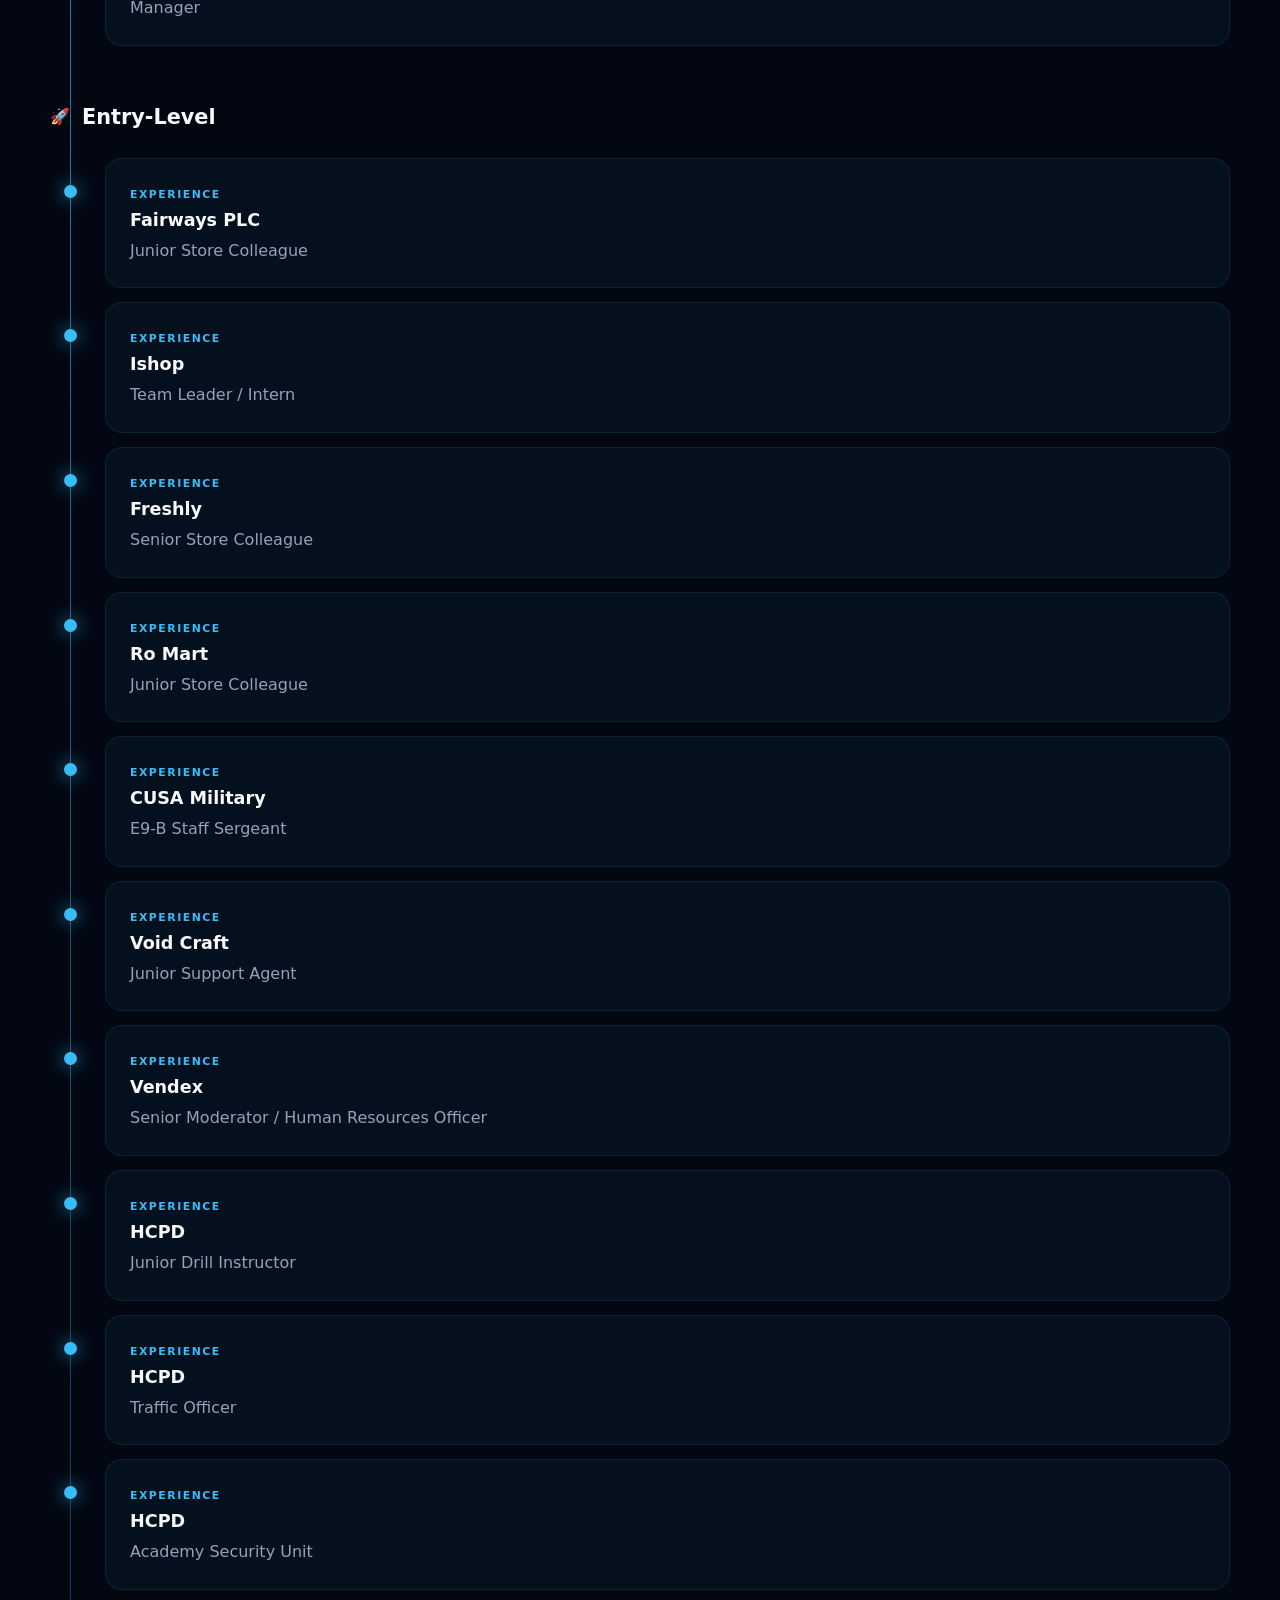
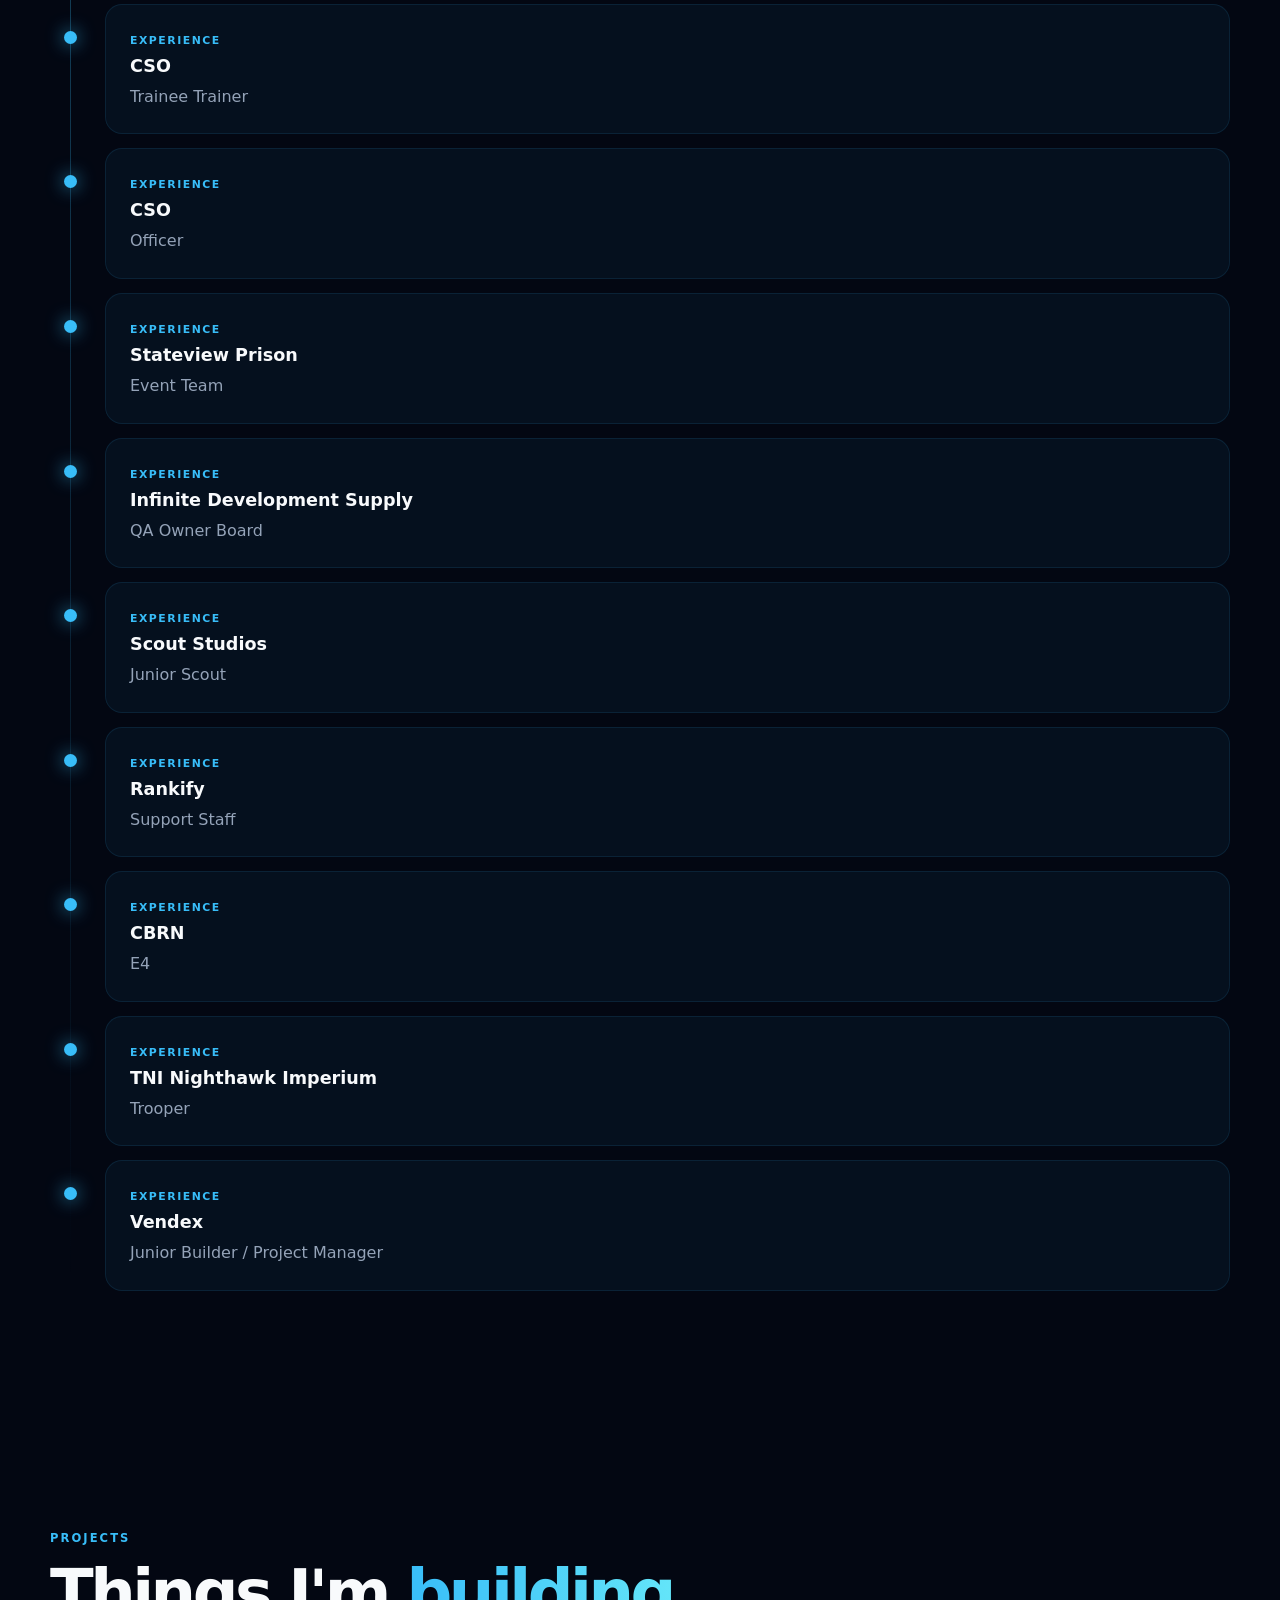
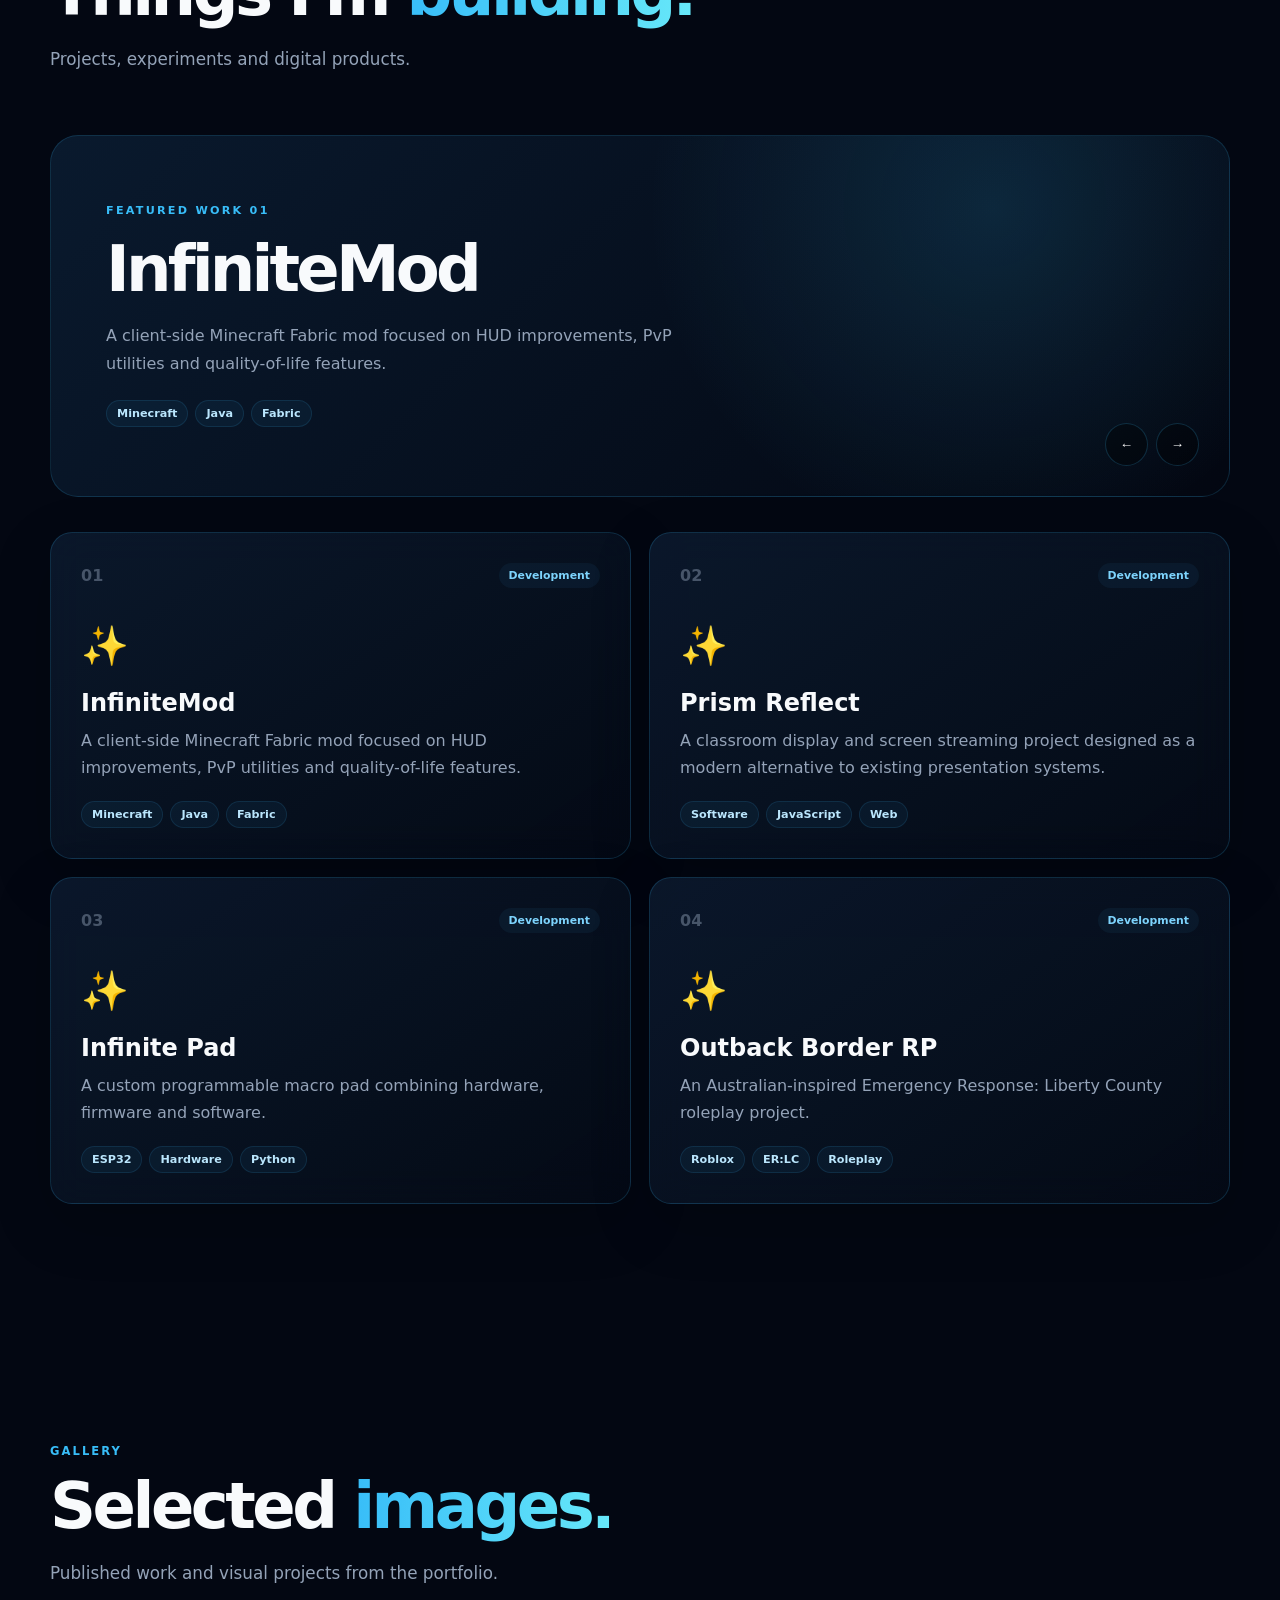
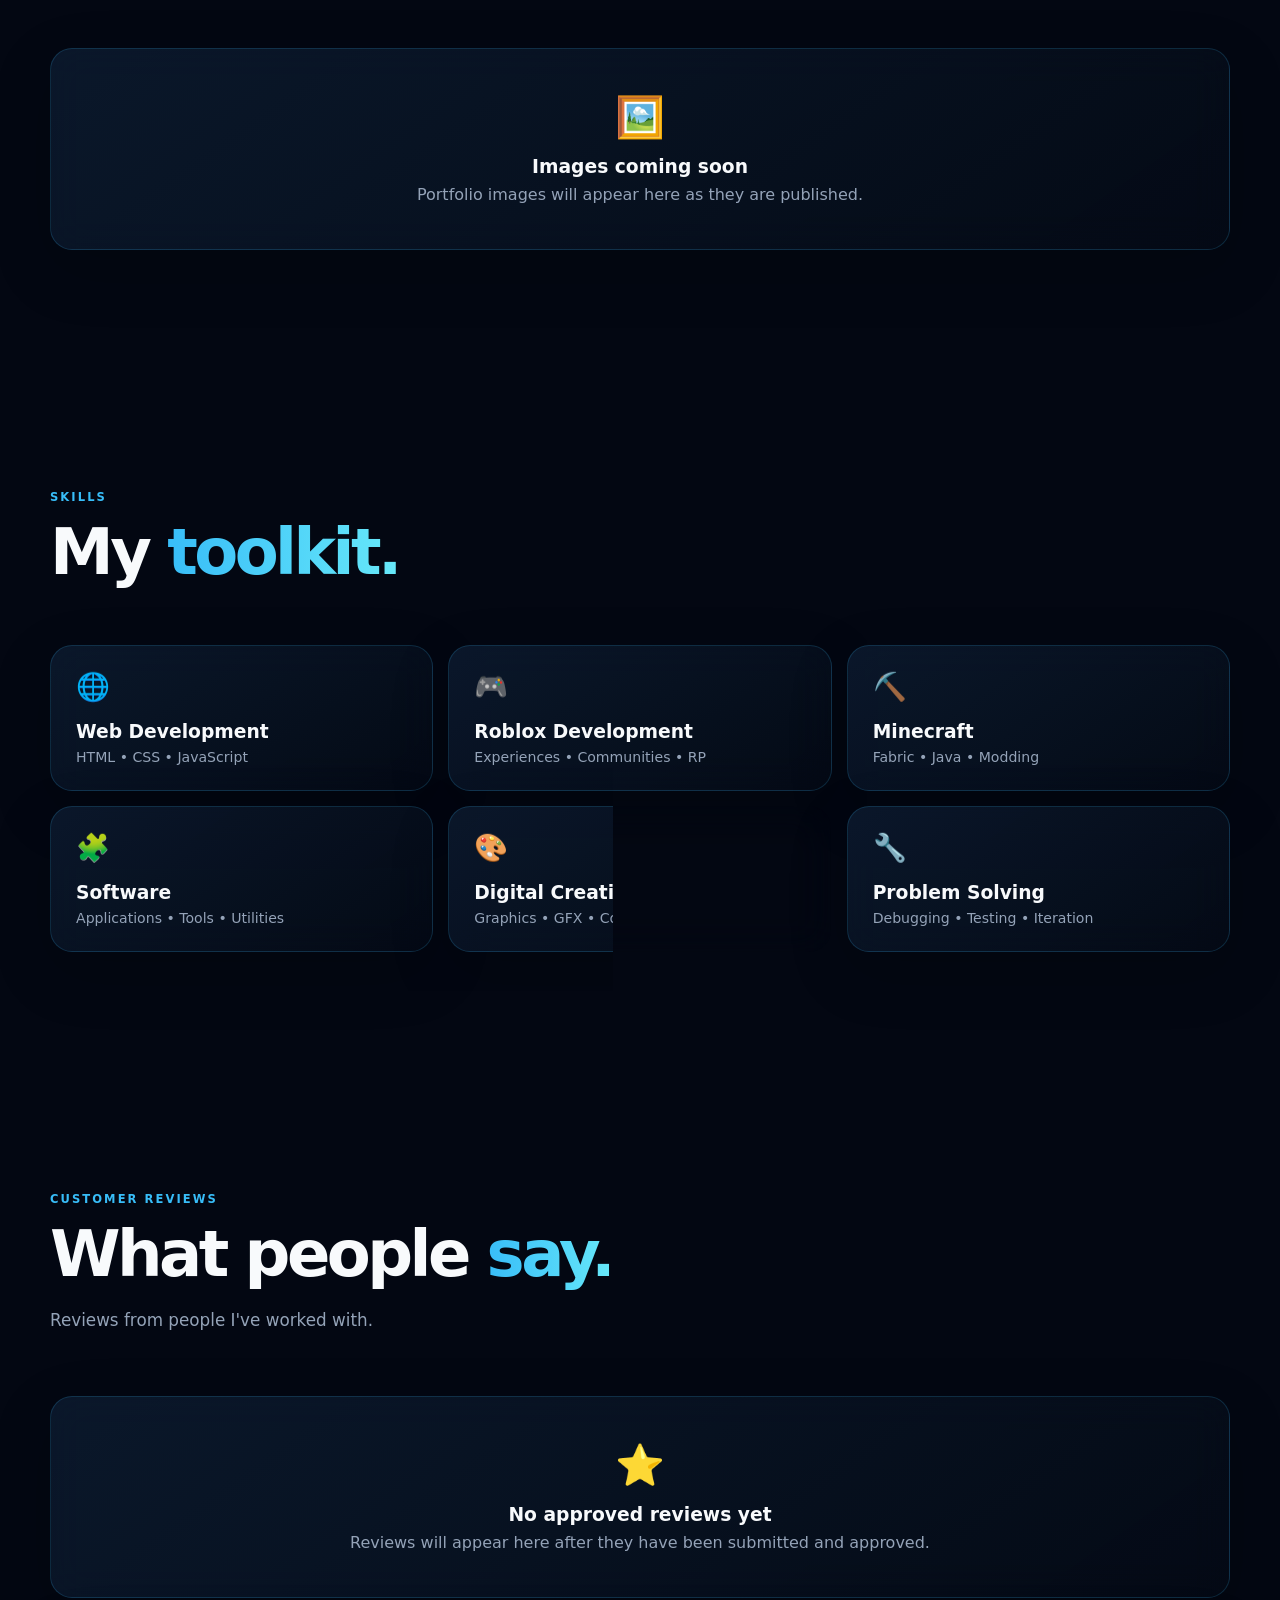
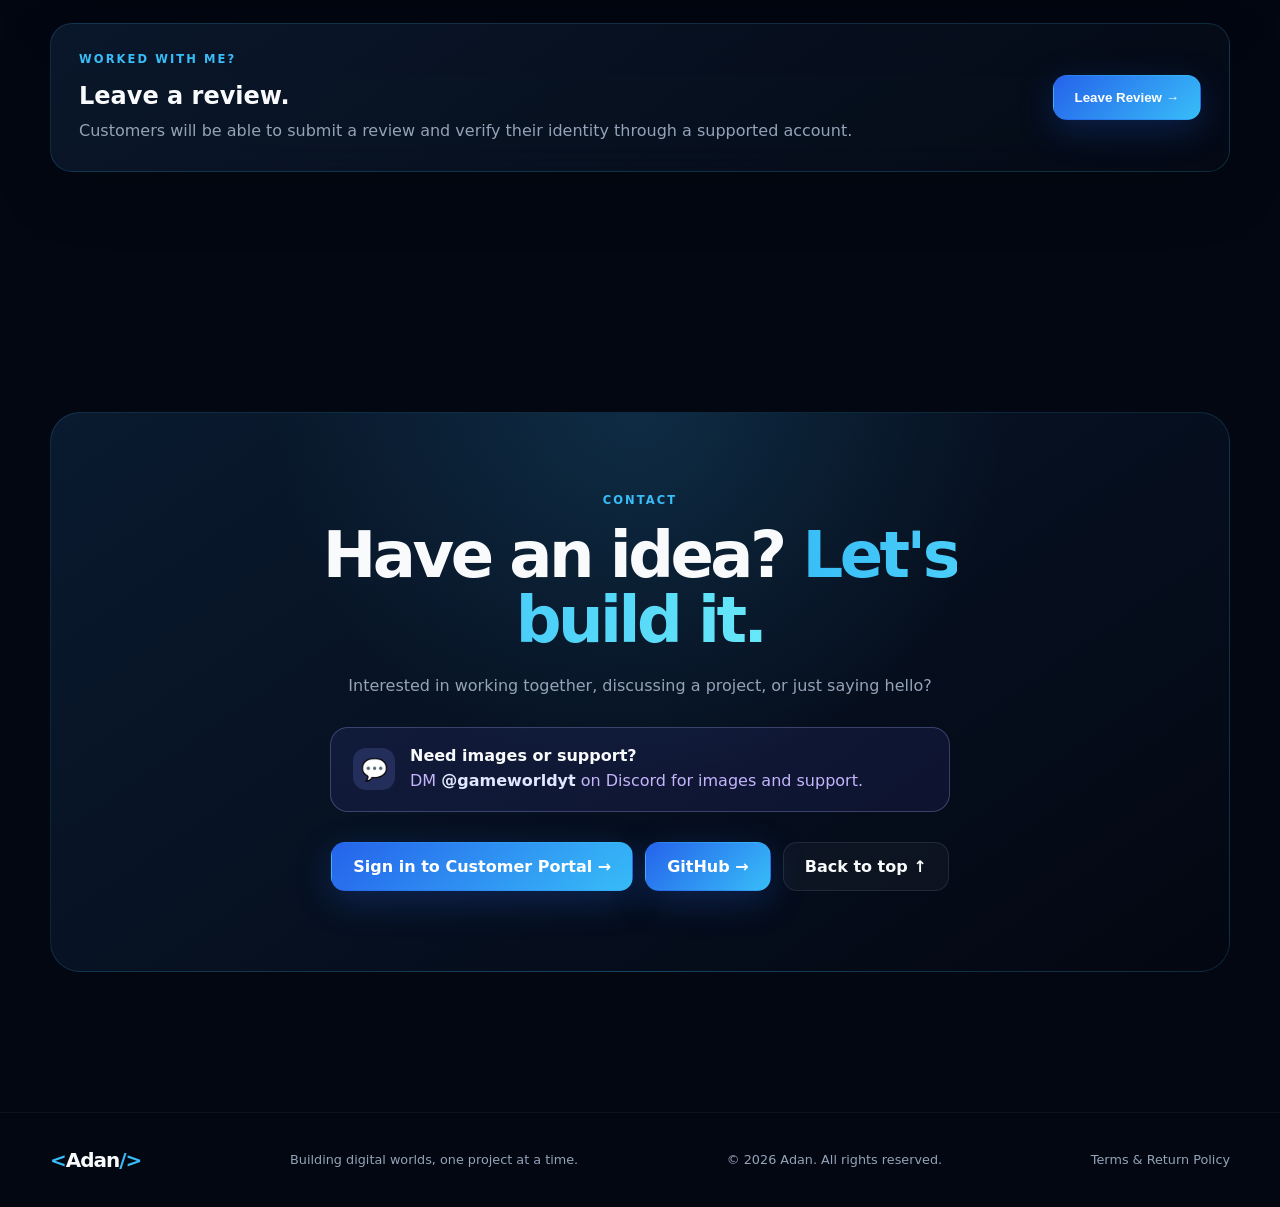
==== commit c43257eb: "Add terms and return policy Publish service terms and a ten-day return policy with a maximum 65 perc" ====
--- a/index.html
+++ b/index.html
@@ -464,6 +464,9 @@
             <p class="copyright">
                 © <span id="year"></span> Adan. All rights reserved.
             </p>
+            <p class="copyright">
+                <a href="terms.html">Terms &amp; Return Policy</a>
+            </p>
 
         </div>
 
